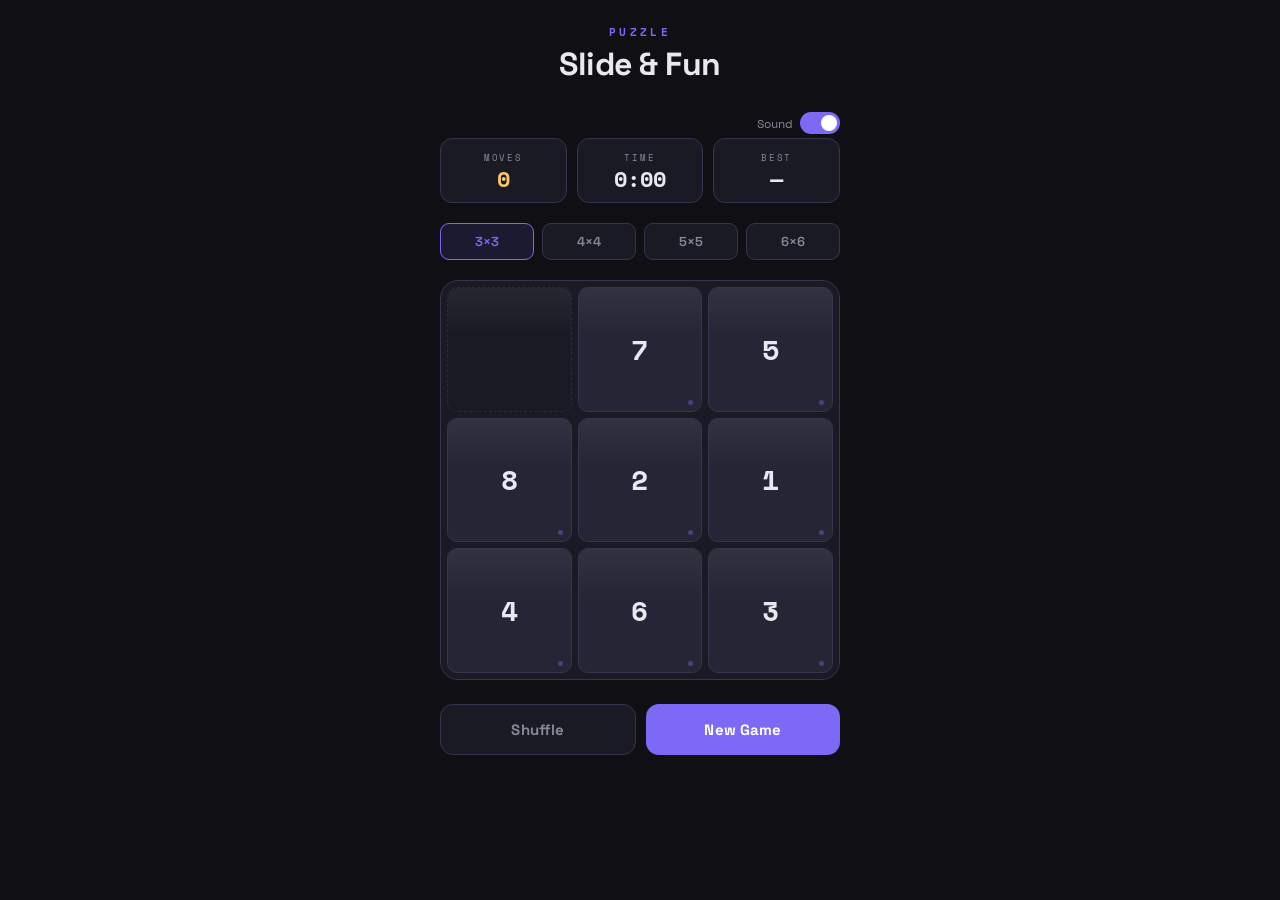
==== index.html @ 9e5968b9 "Add files via upload" ====
<!DOCTYPE html>
<html lang="en">
<head>
<meta charset="UTF-8">
<meta name="viewport" content="width=device-width, initial-scale=1.0, maximum-scale=1.0, user-scalable=no">
<title>Slide & Fun – Free Sliding Tile Puzzle Game</title>

<!-- SEO Meta Tags -->
<meta name="description" content="Slide & Fun is a free mobile-friendly sliding tile puzzle game. Challenge yourself with 3×3, 4×4, 5×5, and 6×6 grids. Play instantly — no download needed!">
<meta name="keywords" content="sliding puzzle, tile puzzle, number puzzle, free puzzle game, brain game, mobile puzzle">
<meta name="author" content="Slide & Fun">
<meta name="robots" content="index, follow">
<link rel="canonical" href="https://slide-and-fun.netlify.app/">

<!-- Open Graph (for sharing on social media) -->
<meta property="og:title" content="Slide & Fun – Sliding Tile Puzzle Game">
<meta property="og:description" content="Free online sliding tile puzzle. 4 difficulty levels, timer, and best score tracking. Play now!">
<meta property="og:url" content="https://slide-and-fun.netlify.app/">
<meta property="og:type" content="website">
<meta property="og:image" content="https://slide-and-fun.netlify.app/og-image.png">

<!-- Twitter Card -->
<meta name="twitter:card" content="summary_large_image">
<meta name="twitter:title" content="Slide & Fun – Sliding Tile Puzzle Game">
<meta name="twitter:description" content="Free online sliding tile puzzle. Play now — no download needed!">

<!-- Theme color for mobile browsers -->
<meta name="theme-color" content="#0f0f14">

<style>
  @import url('https://fonts.googleapis.com/css2?family=Space+Grotesk:wght@400;600;700&family=Space+Mono:wght@400;700&display=swap');

  :root {
    --bg: #0f0f14;
    --surface: #1a1a24;
    --tile: #252535;
    --tile-border: #353550;
    --accent: #7c6af7;
    --accent2: #f7c56a;
    --text: #e8e8f0;
    --muted: #888899;
    --win: #6af7a8;
    --grid-gap: 6px;
  }

  * { box-sizing: border-box; margin: 0; padding: 0; -webkit-tap-highlight-color: transparent; }

  body {
    background: var(--bg);
    color: var(--text);
    font-family: 'Space Grotesk', sans-serif;
    min-height: 100dvh;
    display: flex;
    flex-direction: column;
    align-items: center;
    justify-content: flex-start;
    padding: 24px 16px 32px;
    user-select: none;
  }

  header {
    width: 100%;
    max-width: 400px;
    margin-bottom: 28px;
    display: flex;
    flex-direction: column;
    align-items: center;
    gap: 4px;
  }

  .logo {
    font-family: 'Space Mono', monospace;
    font-size: 11px;
    font-weight: 700;
    letter-spacing: 0.3em;
    text-transform: uppercase;
    color: var(--accent);
  }

  h1 {
    font-size: 32px;
    font-weight: 700;
    letter-spacing: -0.5px;
    color: var(--text);
  }

  .stats {
    width: 100%;
    max-width: 400px;
    display: grid;
    grid-template-columns: 1fr 1fr 1fr;
    gap: 10px;
    margin-bottom: 20px;
  }

  .stat-box {
    background: var(--surface);
    border: 1px solid var(--tile-border);
    border-radius: 12px;
    padding: 12px 8px;
    text-align: center;
  }

  .stat-label {
    font-family: 'Space Mono', monospace;
    font-size: 9px;
    letter-spacing: 0.2em;
    text-transform: uppercase;
    color: var(--muted);
    margin-bottom: 4px;
  }

  .stat-value {
    font-family: 'Space Mono', monospace;
    font-size: 22px;
    font-weight: 700;
    color: var(--text);
    line-height: 1;
  }

  .stat-value.accent { color: var(--accent2); }

  .difficulty-row {
    width: 100%;
    max-width: 400px;
    display: flex;
    gap: 8px;
    margin-bottom: 20px;
  }

  .diff-btn {
    flex: 1;
    padding: 9px 0;
    border-radius: 9px;
    border: 1.5px solid var(--tile-border);
    background: var(--surface);
    color: var(--muted);
    font-family: 'Space Grotesk', sans-serif;
    font-size: 13px;
    font-weight: 600;
    cursor: pointer;
    transition: all 0.15s;
  }

  .diff-btn.active {
    border-color: var(--accent);
    color: var(--accent);
    background: rgba(124,106,247,0.12);
  }

  #board-wrap {
    width: 100%;
    max-width: 400px;
    aspect-ratio: 1;
    position: relative;
    margin-bottom: 24px;
  }

  #board {
    width: 100%;
    height: 100%;
    display: grid;
    gap: var(--grid-gap);
    background: var(--surface);
    border: 1.5px solid var(--tile-border);
    border-radius: 18px;
    padding: var(--grid-gap);
  }

  .tile {
    background: var(--tile);
    border: 1.5px solid var(--tile-border);
    border-radius: 10px;
    display: flex;
    align-items: center;
    justify-content: center;
    font-family: 'Space Mono', monospace;
    font-weight: 700;
    cursor: pointer;
    transition: transform 0.12s ease, background 0.15s, box-shadow 0.15s;
    position: relative;
    overflow: hidden;
  }

  .tile:active { transform: scale(0.94); }

  .tile.correct {
    background: rgba(106, 247, 168, 0.13);
    border-color: rgba(106, 247, 168, 0.35);
    color: var(--win);
  }

  .tile.empty {
    background: transparent;
    border: 1.5px dashed rgba(255,255,255,0.07);
    cursor: default;
  }

  .tile.empty:active { transform: none; }

  .tile::before {
    content: '';
    position: absolute;
    top: 0; left: 0; right: 0;
    height: 40%;
    background: linear-gradient(to bottom, rgba(255,255,255,0.06), transparent);
    border-radius: 8px 8px 0 0;
    pointer-events: none;
  }

  .tile .tile-num { position: relative; z-index: 1; }

  .tile .tile-dot {
    position: absolute;
    bottom: 6px;
    right: 8px;
    width: 5px;
    height: 5px;
    border-radius: 50%;
    background: var(--accent);
    opacity: 0.4;
  }

  .tile.correct .tile-dot { background: var(--win); opacity: 0.6; }

  #actions {
    width: 100%;
    max-width: 400px;
    display: flex;
    gap: 10px;
    margin-bottom: 12px;
  }

  .btn {
    flex: 1;
    padding: 15px 0;
    border-radius: 13px;
    border: none;
    font-family: 'Space Grotesk', sans-serif;
    font-size: 15px;
    font-weight: 700;
    cursor: pointer;
    transition: transform 0.1s, opacity 0.1s;
    letter-spacing: 0.01em;
  }

  .btn:active { transform: scale(0.97); opacity: 0.85; }
  .btn-primary { background: var(--accent); color: #fff; }
  .btn-secondary {
    background: var(--surface);
    color: var(--muted);
    border: 1.5px solid var(--tile-border);
  }

  /* Sound toggle */
  #sound-row {
    width: 100%;
    max-width: 400px;
    display: flex;
    justify-content: flex-end;
    align-items: center;
    gap: 8px;
    margin-bottom: 4px;
  }

  .sound-label {
    font-size: 12px;
    color: var(--muted);
    font-family: 'Space Mono', monospace;
  }

  .toggle {
    width: 40px;
    height: 22px;
    background: var(--tile-border);
    border-radius: 11px;
    position: relative;
    cursor: pointer;
    transition: background 0.2s;
    border: none;
    padding: 0;
  }

  .toggle.on { background: var(--accent); }

  .toggle::after {
    content: '';
    position: absolute;
    top: 3px;
    left: 3px;
    width: 16px;
    height: 16px;
    background: #fff;
    border-radius: 50%;
    transition: transform 0.2s;
  }

  .toggle.on::after { transform: translateX(18px); }

  /* Win overlay */
  #win-overlay {
    display: none;
    position: fixed;
    inset: 0;
    background: rgba(10,10,18,0.85);
    z-index: 100;
    align-items: center;
    justify-content: center;
    padding: 24px;
    backdrop-filter: blur(6px);
  }

  #win-overlay.show { display: flex; }

  .win-card {
    background: var(--surface);
    border: 1.5px solid var(--tile-border);
    border-radius: 24px;
    padding: 36px 28px;
    text-align: center;
    max-width: 320px;
    width: 100%;
    box-shadow: 0 20px 60px rgba(0,0,0,0.5);
    animation: popIn 0.35s cubic-bezier(0.34, 1.56, 0.64, 1);
  }

  @keyframes popIn {
    from { transform: scale(0.8); opacity: 0; }
    to { transform: scale(1); opacity: 1; }
  }

  .win-emoji { font-size: 52px; margin-bottom: 12px; display: block; }
  .win-title { font-size: 26px; font-weight: 700; margin-bottom: 6px; color: var(--win); }
  .win-sub { color: var(--muted); font-size: 14px; margin-bottom: 24px; }

  .win-stats {
    display: flex;
    justify-content: center;
    gap: 28px;
    margin-bottom: 20px;
  }

  .win-stat-label {
    font-family: 'Space Mono', monospace;
    font-size: 10px;
    letter-spacing: 0.2em;
    text-transform: uppercase;
    color: var(--muted);
    margin-bottom: 4px;
  }

  .win-stat-val {
    font-family: 'Space Mono', monospace;
    font-size: 26px;
    font-weight: 700;
    color: var(--accent2);
  }

  .win-actions { display: flex; gap: 10px; margin-top: 8px; }

  /* Share toast */
  #toast {
    position: fixed;
    bottom: 32px;
    left: 50%;
    transform: translateX(-50%) translateY(20px);
    background: var(--win);
    color: #0f0f14;
    font-family: 'Space Grotesk', sans-serif;
    font-weight: 700;
    font-size: 14px;
    padding: 10px 22px;
    border-radius: 30px;
    opacity: 0;
    transition: all 0.3s;
    pointer-events: none;
    white-space: nowrap;
    z-index: 200;
  }

  #toast.show {
    opacity: 1;
    transform: translateX(-50%) translateY(0);
  }
</style>
</head>
<body>

<header>
  <span class="logo">Puzzle</span>
  <h1>Slide &amp; Fun</h1>
</header>

<div id="sound-row">
  <span class="sound-label">Sound</span>
  <button class="toggle on" id="sound-toggle" onclick="toggleSound()" aria-label="Toggle sound"></button>
</div>

<div class="stats">
  <div class="stat-box">
    <div class="stat-label">Moves</div>
    <div class="stat-value accent" id="moves">0</div>
  </div>
  <div class="stat-box">
    <div class="stat-label">Time</div>
    <div class="stat-value" id="timer">0:00</div>
  </div>
  <div class="stat-box">
    <div class="stat-label">Best</div>
    <div class="stat-value" id="best">—</div>
  </div>
</div>

<div class="difficulty-row">
  <button class="diff-btn active" data-size="3" onclick="setDifficulty(3,this)">3×3</button>
  <button class="diff-btn" data-size="4" onclick="setDifficulty(4,this)">4×4</button>
  <button class="diff-btn" data-size="5" onclick="setDifficulty(5,this)">5×5</button>
  <button class="diff-btn" data-size="6" onclick="setDifficulty(6,this)">6×6</button>
</div>

<div id="board-wrap">
  <div id="board"></div>
</div>

<div id="actions">
  <button class="btn btn-secondary" onclick="shuffleBoard()">Shuffle</button>
  <button class="btn btn-primary" onclick="newGame()">New Game</button>
</div>

<div id="win-overlay">
  <div class="win-card">
    <span class="win-emoji">🎉</span>
    <div class="win-title">Solved!</div>
    <div class="win-sub" id="win-sub">Puzzle complete</div>
    <div class="win-stats">
      <div>
        <div class="win-stat-label">Moves</div>
        <div class="win-stat-val" id="win-moves">0</div>
      </div>
      <div>
        <div class="win-stat-label">Time</div>
        <div class="win-stat-val" id="win-time">0:00</div>
      </div>
    </div>
    <div class="win-actions">
      <button class="btn btn-secondary" onclick="shareResult()" style="font-size:13px">📤 Share</button>
      <button class="btn btn-primary" onclick="closeWin()">Play Again</button>
    </div>
  </div>
</div>

<div id="toast">Link copied!</div>

<script>
  // ── Audio Engine (Web Audio API — no file downloads needed) ──
  let audioCtx = null;
  let soundOn = true;

  function getAudioCtx() {
    if (!audioCtx) audioCtx = new (window.AudioContext || window.webkitAudioContext)();
    return audioCtx;
  }

  function playTone(freq, type, duration, vol = 0.18) {
    if (!soundOn) return;
    try {
      const ctx = getAudioCtx();
      const osc = ctx.createOscillator();
      const gain = ctx.createGain();
      osc.connect(gain);
      gain.connect(ctx.destination);
      osc.type = type;
      osc.frequency.setValueAtTime(freq, ctx.currentTime);
      gain.gain.setValueAtTime(vol, ctx.currentTime);
      gain.gain.exponentialRampToValueAtTime(0.001, ctx.currentTime + duration);
      osc.start(ctx.currentTime);
      osc.stop(ctx.currentTime + duration);
    } catch(e) {}
  }

  function playSlide() { playTone(300, 'sine', 0.08, 0.12); }
  function playCorrect() { playTone(520, 'sine', 0.12, 0.15); }
  function playWin() {
    [523, 659, 784, 1047].forEach((f, i) => {
      setTimeout(() => playTone(f, 'sine', 0.25, 0.2), i * 100);
    });
  }

  function toggleSound() {
    soundOn = !soundOn;
    const btn = document.getElementById('sound-toggle');
    btn.classList.toggle('on', soundOn);
  }

  // ── Game State ──
  let size = 3;
  let tiles = [];
  let emptyIdx = size * size - 1;
  let moves = 0;
  let seconds = 0;
  let timerInterval = null;
  let running = false;
  let best = {};

  function setDifficulty(s, btn) {
    document.querySelectorAll('.diff-btn').forEach(b => b.classList.remove('active'));
    btn.classList.add('active');
    size = s;
    newGame();
  }

  function getFontSize() {
    if (size === 3) return '28px';
    if (size === 4) return '22px';
    if (size === 5) return '16px';
    return '13px';
  }

  function isSolvable(arr) {
    let inv = 0;
    const flat = arr.filter(x => x !== 0);
    for (let i = 0; i < flat.length; i++)
      for (let j = i + 1; j < flat.length; j++)
        if (flat[i] > flat[j]) inv++;
    if (size % 2 === 1) return inv % 2 === 0;
    const emptyRow = Math.floor(arr.indexOf(0) / size);
    const rowFromBottom = size - emptyRow;
    return (rowFromBottom % 2 === 0) ? (inv % 2 === 1) : (inv % 2 === 0);
  }

  function newGame() {
    stopTimer();
    moves = 0; seconds = 0; running = false;
    updateMoves(); updateTimer(); updateBest();

    const total = size * size;
    tiles = Array.from({length: total}, (_, i) => (i + 1) % total);

    do {
      for (let i = tiles.length - 1; i > 0; i--) {
        const j = Math.floor(Math.random() * (i + 1));
        [tiles[i], tiles[j]] = [tiles[j], tiles[i]];
      }
    } while (!isSolvable(tiles) || isSolved());

    emptyIdx = tiles.indexOf(0);
    renderBoard();
  }

  function shuffleBoard() { newGame(); }

  function renderBoard() {
    const board = document.getElementById('board');
    board.style.gridTemplateColumns = `repeat(${size}, 1fr)`;
    board.innerHTML = '';

    tiles.forEach((val, idx) => {
      const tile = document.createElement('div');
      tile.className = 'tile' + (val === 0 ? ' empty' : '');

      if (val !== 0) {
        if (idx === val - 1) tile.classList.add('correct');

        const num = document.createElement('span');
        num.className = 'tile-num';
        num.textContent = val;
        num.style.fontSize = getFontSize();

        const dot = document.createElement('div');
        dot.className = 'tile-dot';

        tile.appendChild(num);
        tile.appendChild(dot);
        tile.addEventListener('click', () => clickTile(idx));

        let tx = 0, ty = 0;
        tile.addEventListener('touchstart', e => { tx = e.touches[0].clientX; ty = e.touches[0].clientY; }, {passive:true});
        tile.addEventListener('touchend', e => {
          const dx = e.changedTouches[0].clientX - tx;
          const dy = e.changedTouches[0].clientY - ty;
          if (Math.abs(dx) < 5 && Math.abs(dy) < 5) clickTile(idx);
        }, {passive:true});
      }

      board.appendChild(tile);
    });
  }

  function clickTile(idx) {
    if (!canMove(idx)) return;

    if (!running) { running = true; startTimer(); }

    [tiles[idx], tiles[emptyIdx]] = [tiles[emptyIdx], tiles[idx]];
    emptyIdx = idx;
    moves++;
    updateMoves();

    const isNowCorrect = tiles[idx] === idx + 1;
    if (isNowCorrect) playCorrect(); else playSlide();

    renderBoard();

    if (isSolved()) {
      stopTimer();
      running = false;
      const key = `${size}`;
      if (!best[key] || seconds < best[key].seconds) {
        best[key] = { seconds, moves };
        updateBest();
      }
      playWin();
      setTimeout(showWin, 300);
    }
  }

  function canMove(idx) {
    const row = Math.floor(idx / size), col = idx % size;
    const eRow = Math.floor(emptyIdx / size), eCol = emptyIdx % size;
    return (row === eRow && Math.abs(col - eCol) === 1) ||
           (col === eCol && Math.abs(row - eRow) === 1);
  }

  function isSolved() {
    for (let i = 0; i < tiles.length - 1; i++)
      if (tiles[i] !== i + 1) return false;
    return tiles[tiles.length - 1] === 0;
  }

  function startTimer() {
    timerInterval = setInterval(() => { seconds++; updateTimer(); }, 1000);
  }

  function stopTimer() { clearInterval(timerInterval); timerInterval = null; }
  function updateTimer() { document.getElementById('timer').textContent = formatTime(seconds); }
  function updateMoves() { document.getElementById('moves').textContent = moves; }

  function updateBest() {
    const key = `${size}`;
    document.getElementById('best').textContent = best[key] ? formatTime(best[key].seconds) : '—';
  }

  function formatTime(s) {
    return `${Math.floor(s/60)}:${(s%60).toString().padStart(2,'0')}`;
  }

  function showWin() {
    document.getElementById('win-moves').textContent = moves;
    document.getElementById('win-time').textContent = formatTime(seconds);
    const key = `${size}`;
    const isBest = best[key] && best[key].seconds === seconds && best[key].moves === moves;
    document.getElementById('win-sub').textContent = isBest ? '🏆 New best time!' : `${size}×${size} puzzle complete`;
    document.getElementById('win-overlay').classList.add('show');
  }

  function closeWin() {
    document.getElementById('win-overlay').classList.remove('show');
    newGame();
  }

  // ── Share ──
  function shareResult() {
    const time = formatTime(seconds);
    const text = `🧩 I solved the ${size}×${size} Slide & Fun puzzle in ${time} with ${moves} moves!\nCan you beat me? 👉 https://slide-and-fun.netlify.app/`;

    if (navigator.share) {
      navigator.share({ title: 'Slide & Fun', text, url: 'https://slide-and-fun.netlify.app/' })
        .catch(() => copyToClipboard(text));
    } else {
      copyToClipboard(text);
    }
  }

  function copyToClipboard(text) {
    navigator.clipboard.writeText(text).then(() => showToast('Copied to clipboard!'))
      .catch(() => showToast('Share: ' + window.location.href));
  }

  function showToast(msg) {
    const t = document.getElementById('toast');
    t.textContent = msg;
    t.classList.add('show');
    setTimeout(() => t.classList.remove('show'), 2500);
  }

  // ── Keyboard ──
  document.addEventListener('keydown', e => {
    const eRow = Math.floor(emptyIdx / size), eCol = emptyIdx % size;
    let target = -1;
    if (e.key === 'ArrowUp'    && eRow < size-1) target = emptyIdx + size;
    if (e.key === 'ArrowDown'  && eRow > 0)      target = emptyIdx - size;
    if (e.key === 'ArrowLeft'  && eCol < size-1) target = emptyIdx + 1;
    if (e.key === 'ArrowRight' && eCol > 0)      target = emptyIdx - 1;
    if (target !== -1) { e.preventDefault(); clickTile(target); }
  });

  newGame();
</script>
</body>
</html>
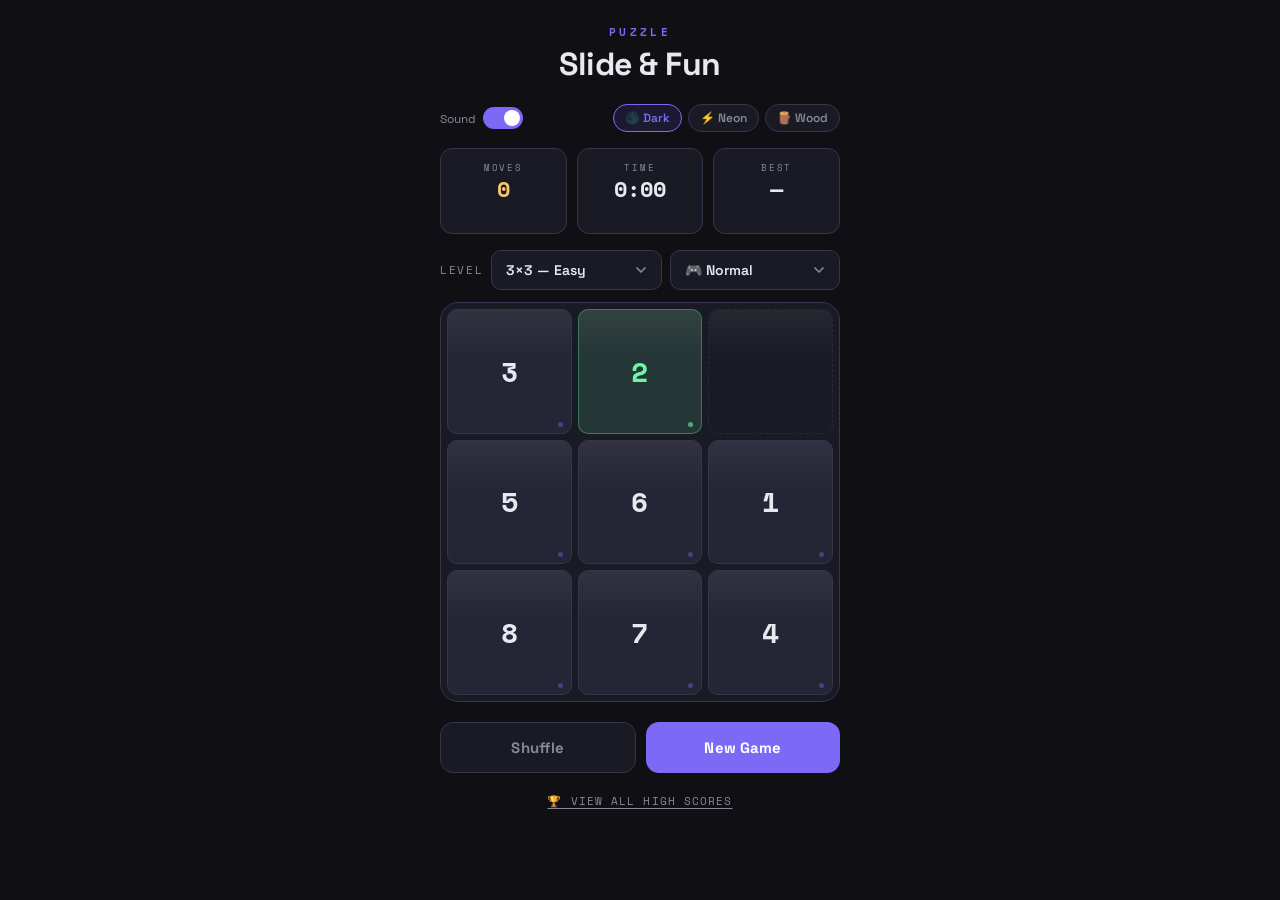
==== commit 9b58e814: "Update-1" ====
--- a/index.html
+++ b/index.html
@@ -6,30 +6,23 @@
 <title>Slide & Fun – Free Sliding Tile Puzzle Game</title>
 
 <!-- SEO Meta Tags -->
-<meta name="description" content="Slide & Fun is a free mobile-friendly sliding tile puzzle game. Challenge yourself with 3×3, 4×4, 5×5, and 6×6 grids. Play instantly — no download needed!">
+<meta name="description" content="Slide & Fun is a free mobile-friendly sliding tile puzzle game. Challenge yourself with 3×3 up to 9×9 grids. Play instantly — no download needed!">
 <meta name="keywords" content="sliding puzzle, tile puzzle, number puzzle, free puzzle game, brain game, mobile puzzle">
 <meta name="author" content="Slide & Fun">
 <meta name="robots" content="index, follow">
 <link rel="canonical" href="https://slide-and-fun.netlify.app/">
-
-<!-- Open Graph (for sharing on social media) -->
 <meta property="og:title" content="Slide & Fun – Sliding Tile Puzzle Game">
-<meta property="og:description" content="Free online sliding tile puzzle. 4 difficulty levels, timer, and best score tracking. Play now!">
+<meta property="og:description" content="Free online sliding tile puzzle. Multiple difficulty levels, timer, and best score tracking. Play now!">
 <meta property="og:url" content="https://slide-and-fun.netlify.app/">
 <meta property="og:type" content="website">
-<meta property="og:image" content="https://slide-and-fun.netlify.app/og-image.png">
-
-<!-- Twitter Card -->
 <meta name="twitter:card" content="summary_large_image">
 <meta name="twitter:title" content="Slide & Fun – Sliding Tile Puzzle Game">
-<meta name="twitter:description" content="Free online sliding tile puzzle. Play now — no download needed!">
-
-<!-- Theme color for mobile browsers -->
 <meta name="theme-color" content="#0f0f14">
 
 <style>
   @import url('https://fonts.googleapis.com/css2?family=Space+Grotesk:wght@400;600;700&family=Space+Mono:wght@400;700&display=swap');
 
+  /* ── Theme Variables ── */
   :root {
     --bg: #0f0f14;
     --surface: #1a1a24;
@@ -41,6 +34,201 @@
     --muted: #888899;
     --win: #6af7a8;
     --grid-gap: 6px;
+    --tile-shine: rgba(255,255,255,0.06);
+    --tile-radius: 10px;
+    --board-radius: 18px;
+    --tile-shadow: none;
+  }
+
+  /* Neon Theme */
+  body.theme-neon {
+    --bg: #05050f;
+    --surface: #0c0c20;
+    --tile: #10103a;
+    --tile-border: #2020aa;
+    --accent: #00e5ff;
+    --accent2: #ff00e5;
+    --text: #e8f0ff;
+    --muted: #7080bb;
+    --win: #00ff99;
+    --tile-shine: rgba(0,229,255,0.07);
+    --tile-radius: 8px;
+    --board-radius: 14px;
+    --tile-shadow: 0 0 8px rgba(0,229,255,0.15);
+  }
+
+  /* Wood Theme */
+  body.theme-wood {
+    --bg: #1a0f08;
+    --surface: #2e1c0e;
+    --tile: #4a2e18;
+    --tile-border: #6b3f20;
+    --accent: #c8722a;
+    --accent2: #f0b843;
+    --text: #f5e8cc;
+    --muted: #b8966a;
+    --win: #7ec850;
+    --tile-shine: rgba(255,200,100,0.10);
+    --tile-radius: 10px;
+    --board-radius: 18px;
+    --tile-shadow: inset 0 1px 0 rgba(255,210,150,0.15), inset 0 -1px 0 rgba(0,0,0,0.3);
+  }
+
+  /* Wood background — dark walnut grain */
+  body.theme-wood {
+    background-color: #1a0f08;
+    background-image:
+      url("data:image/svg+xml,%3Csvg xmlns='http://www.w3.org/2000/svg' width='400' height='400'%3E%3Cfilter id='grain'%3E%3CfeTurbulence type='fractalNoise' baseFrequency='0.9 0.05' numOctaves='4' seed='3' stitchTiles='stitch'/%3E%3CfeColorMatrix type='saturate' values='0'/%3E%3C/filter%3E%3Crect width='400' height='400' filter='url(%23grain)' opacity='0.18'/%3E%3C/svg%3E"),
+      repeating-linear-gradient(
+        175deg,
+        transparent 0px,
+        transparent 3px,
+        rgba(90,50,15,0.07) 3px,
+        rgba(90,50,15,0.07) 4px,
+        transparent 4px,
+        transparent 12px,
+        rgba(60,30,8,0.05) 12px,
+        rgba(60,30,8,0.05) 14px
+      ),
+      repeating-linear-gradient(
+        178deg,
+        rgba(180,100,30,0.04) 0px,
+        transparent 2px,
+        transparent 28px,
+        rgba(100,50,10,0.06) 29px,
+        transparent 31px
+      ),
+      linear-gradient(180deg, #221408 0%, #1a0f08 40%, #1e1208 100%);
+  }
+
+  /* Wood board — lighter oak surface */
+  body.theme-wood #board {
+    background-color: #2e1c0e;
+    background-image:
+      url("data:image/svg+xml,%3Csvg xmlns='http://www.w3.org/2000/svg' width='300' height='300'%3E%3Cfilter id='g2'%3E%3CfeTurbulence type='fractalNoise' baseFrequency='1.1 0.04' numOctaves='3' seed='7' stitchTiles='stitch'/%3E%3CfeColorMatrix type='saturate' values='0'/%3E%3C/filter%3E%3Crect width='300' height='300' filter='url(%23g2)' opacity='0.14'/%3E%3C/svg%3E"),
+      repeating-linear-gradient(
+        176deg,
+        transparent 0px,
+        transparent 5px,
+        rgba(110,60,20,0.06) 5px,
+        rgba(110,60,20,0.06) 6px,
+        transparent 6px,
+        transparent 18px,
+        rgba(70,35,8,0.05) 18px,
+        rgba(70,35,8,0.05) 20px
+      ),
+      linear-gradient(180deg, #3a2212 0%, #2e1c0e 50%, #321e10 100%);
+    box-shadow:
+      inset 0 3px 12px rgba(0,0,0,0.5),
+      inset 0 -2px 6px rgba(0,0,0,0.3),
+      0 6px 24px rgba(0,0,0,0.5),
+      0 2px 4px rgba(0,0,0,0.4);
+    border-color: #5a3515;
+  }
+
+  /* Wood tiles — individual plank look */
+  body.theme-wood .tile:not(.empty) {
+    background-color: #4a2e18;
+    background-image:
+      url("data:image/svg+xml,%3Csvg xmlns='http://www.w3.org/2000/svg' width='200' height='200'%3E%3Cfilter id='g3'%3E%3CfeTurbulence type='fractalNoise' baseFrequency='1.5 0.06' numOctaves='3' seed='12' stitchTiles='stitch'/%3E%3CfeColorMatrix type='saturate' values='0'/%3E%3C/filter%3E%3Crect width='200' height='200' filter='url(%23g3)' opacity='0.12'/%3E%3C/svg%3E"),
+      repeating-linear-gradient(
+        174deg,
+        transparent 0px,
+        transparent 4px,
+        rgba(120,65,20,0.07) 4px,
+        rgba(120,65,20,0.07) 5px,
+        transparent 5px,
+        transparent 15px,
+        rgba(80,40,10,0.05) 15px,
+        rgba(80,40,10,0.05) 17px
+      ),
+      linear-gradient(145deg, #5c3820 0%, #4a2e18 40%, #3e2412 80%, #4e3218 100%);
+    border-color: #7a4a22;
+    box-shadow:
+      inset 0 1px 0 rgba(255,210,140,0.18),
+      inset 0 -1px 0 rgba(0,0,0,0.35),
+      inset 1px 0 0 rgba(255,190,100,0.08),
+      0 2px 4px rgba(0,0,0,0.3);
+  }
+
+  body.theme-wood .tile:not(.empty):hover {
+    background-image:
+      repeating-linear-gradient(
+        174deg,
+        transparent 0px,
+        transparent 4px,
+        rgba(140,75,25,0.09) 4px,
+        rgba(140,75,25,0.09) 5px,
+        transparent 5px,
+        transparent 15px,
+        rgba(90,48,12,0.06) 15px,
+        rgba(90,48,12,0.06) 17px
+      ),
+      linear-gradient(145deg, #6e4428 0%, #5a3820 40%, #4a2c14 80%, #5e3c22 100%);
+    border-color: #9a5e2e;
+    box-shadow:
+      inset 0 1px 0 rgba(255,220,160,0.25),
+      inset 0 -1px 0 rgba(0,0,0,0.3),
+      0 3px 8px rgba(0,0,0,0.4);
+  }
+
+  body.theme-wood .tile.correct {
+    background-image:
+      linear-gradient(145deg, #3a5c22 0%, #2e4818 40%, #263c12 100%) !important;
+    border-color: rgba(126,200,80,0.5) !important;
+    box-shadow:
+      inset 0 1px 0 rgba(160,255,100,0.2),
+      inset 0 -1px 0 rgba(0,0,0,0.3),
+      0 0 8px rgba(126,200,80,0.15) !important;
+  }
+
+  /* Wood stat boxes */
+  body.theme-wood .stat-box {
+    background-color: #2e1c0e;
+    background-image:
+      repeating-linear-gradient(
+        176deg,
+        transparent 0px,
+        transparent 6px,
+        rgba(100,55,15,0.05) 6px,
+        rgba(100,55,15,0.05) 7px
+      ),
+      linear-gradient(180deg, #361e10 0%, #2e1c0e 100%);
+    border-color: #5a3515;
+    box-shadow: inset 0 1px 0 rgba(255,200,120,0.07), 0 2px 6px rgba(0,0,0,0.3);
+  }
+
+  /* Wood buttons */
+  body.theme-wood .btn-primary {
+    background: linear-gradient(160deg, #d4863a 0%, #b86820 60%, #a05818 100%);
+    box-shadow: inset 0 1px 0 rgba(255,220,160,0.3), 0 3px 8px rgba(0,0,0,0.4), 0 1px 0 rgba(0,0,0,0.5);
+    border: 1px solid #8a4a10;
+    text-shadow: 0 1px 2px rgba(0,0,0,0.4);
+  }
+
+  body.theme-wood .btn-secondary {
+    background-color: #3a2412;
+    background-image: repeating-linear-gradient(
+      175deg,
+      transparent 0px, transparent 5px,
+      rgba(100,55,15,0.05) 5px, rgba(100,55,15,0.05) 6px
+    ), linear-gradient(160deg, #442a16 0%, #3a2412 100%);
+    border-color: #6a3e1a;
+    box-shadow: inset 0 1px 0 rgba(255,200,120,0.1), 0 2px 4px rgba(0,0,0,0.3);
+  }
+
+  body.theme-wood .win-card,
+  body.theme-wood .hs-card {
+    background-color: #2e1c0e;
+    background-image:
+      repeating-linear-gradient(
+        175deg,
+        transparent 0px, transparent 6px,
+        rgba(100,55,15,0.05) 6px, rgba(100,55,15,0.05) 7px
+      ),
+      linear-gradient(180deg, #3a2212 0%, #2e1c0e 60%, #341e0e 100%);
+    border-color: #6a3e1a;
+    box-shadow: inset 0 1px 0 rgba(255,200,120,0.08), 0 24px 60px rgba(0,0,0,0.7);
   }
 
   * { box-sizing: border-box; margin: 0; padding: 0; -webkit-tap-highlight-color: transparent; }
@@ -56,12 +244,13 @@
     justify-content: flex-start;
     padding: 24px 16px 32px;
     user-select: none;
+    transition: background 0.3s, color 0.3s;
   }
 
   header {
     width: 100%;
     max-width: 400px;
-    margin-bottom: 28px;
+    margin-bottom: 20px;
     display: flex;
     flex-direction: column;
     align-items: center;
@@ -84,13 +273,101 @@
     color: var(--text);
   }
 
+  /* ── Controls Row (sound + theme) ── */
+  #controls-row {
+    width: 100%;
+    max-width: 400px;
+    display: flex;
+    justify-content: space-between;
+    align-items: center;
+    margin-bottom: 16px;
+    gap: 8px;
+  }
+
+  .sound-group {
+    display: flex;
+    align-items: center;
+    gap: 8px;
+  }
+
+  .sound-label {
+    font-size: 12px;
+    color: var(--muted);
+    font-family: 'Space Mono', monospace;
+  }
+
+  .toggle {
+    width: 40px;
+    height: 22px;
+    background: var(--tile-border);
+    border-radius: 11px;
+    position: relative;
+    cursor: pointer;
+    transition: background 0.2s;
+    border: none;
+    padding: 0;
+    flex-shrink: 0;
+  }
+
+  .toggle.on { background: var(--accent); }
+
+  .toggle::after {
+    content: '';
+    position: absolute;
+    top: 3px;
+    left: 3px;
+    width: 16px;
+    height: 16px;
+    background: #fff;
+    border-radius: 50%;
+    transition: transform 0.2s;
+  }
+
+  .toggle.on::after { transform: translateX(18px); }
+
+  /* ── Theme Switcher ── */
+  .theme-group {
+    display: flex;
+    gap: 6px;
+    align-items: center;
+  }
+
+  .theme-btn {
+    padding: 5px 11px;
+    border-radius: 20px;
+    border: 1.5px solid var(--tile-border);
+    background: var(--surface);
+    color: var(--muted);
+    font-family: 'Space Grotesk', sans-serif;
+    font-size: 12px;
+    font-weight: 600;
+    cursor: pointer;
+    transition: all 0.15s;
+    white-space: nowrap;
+  }
+
+  .theme-btn.active {
+    border-color: var(--accent);
+    color: var(--accent);
+    background: rgba(124,106,247,0.12);
+  }
+
+  body.theme-neon .theme-btn.active {
+    background: rgba(0,229,255,0.1);
+  }
+
+  body.theme-wood .theme-btn.active {
+    background: rgba(212,134,58,0.15);
+  }
+
+  /* ── Stats ── */
   .stats {
     width: 100%;
     max-width: 400px;
     display: grid;
     grid-template-columns: 1fr 1fr 1fr;
     gap: 10px;
-    margin-bottom: 20px;
+    margin-bottom: 16px;
   }
 
   .stat-box {
@@ -99,6 +376,7 @@
     border-radius: 12px;
     padding: 12px 8px;
     text-align: center;
+    transition: background 0.3s, border-color 0.3s;
   }
 
   .stat-label {
@@ -120,40 +398,92 @@
 
   .stat-value.accent { color: var(--accent2); }
 
+  /* Best score badge */
+  .best-badge {
+    display: inline-block;
+    font-size: 8px;
+    background: var(--win);
+    color: #0f0f14;
+    border-radius: 4px;
+    padding: 1px 5px;
+    font-weight: 700;
+    letter-spacing: 0.05em;
+    margin-top: 3px;
+    opacity: 0;
+    transition: opacity 0.3s;
+    font-family: 'Space Mono', monospace;
+  }
+
+  .best-badge.show { opacity: 1; }
+
+  /* ── Difficulty Dropdown ── */
   .difficulty-row {
     width: 100%;
     max-width: 400px;
     display: flex;
+    align-items: center;
     gap: 8px;
-    margin-bottom: 20px;
-  }
-
-  .diff-btn {
+    margin-bottom: 12px;
+  }
+
+  .diff-label {
+    font-family: 'Space Mono', monospace;
+    font-size: 11px;
+    letter-spacing: 0.15em;
+    text-transform: uppercase;
+    color: var(--muted);
+    white-space: nowrap;
+    flex-shrink: 0;
+  }
+
+  .diff-select {
     flex: 1;
-    padding: 9px 0;
-    border-radius: 9px;
+    appearance: none;
+    -webkit-appearance: none;
+    background: var(--surface);
+    color: var(--text);
     border: 1.5px solid var(--tile-border);
-    background: var(--surface);
-    color: var(--muted);
+    border-radius: 10px;
+    padding: 10px 36px 10px 14px;
     font-family: 'Space Grotesk', sans-serif;
-    font-size: 13px;
+    font-size: 14px;
     font-weight: 600;
     cursor: pointer;
-    transition: all 0.15s;
-  }
-
-  .diff-btn.active {
+    outline: none;
+    transition: border-color 0.15s, box-shadow 0.15s;
+    background-image: url("data:image/svg+xml,%3Csvg xmlns='http://www.w3.org/2000/svg' width='16' height='16' viewBox='0 0 24 24' fill='none' stroke='%23888899' stroke-width='2.5' stroke-linecap='round' stroke-linejoin='round'%3E%3Cpolyline points='6 9 12 15 18 9'/%3E%3C/svg%3E");
+    background-repeat: no-repeat;
+    background-position: right 12px center;
+  }
+
+  .diff-select:focus {
     border-color: var(--accent);
-    color: var(--accent);
-    background: rgba(124,106,247,0.12);
-  }
-
+    box-shadow: 0 0 0 3px rgba(124,106,247,0.12);
+  }
+
+  body.theme-wood .diff-select {
+    background-color: #3a2412;
+    border-color: #6a3e1a;
+    background-image: url("data:image/svg+xml,%3Csvg xmlns='http://www.w3.org/2000/svg' width='16' height='16' viewBox='0 0 24 24' fill='none' stroke='%23b8966a' stroke-width='2.5' stroke-linecap='round' stroke-linejoin='round'%3E%3Cpolyline points='6 9 12 15 18 9'/%3E%3C/svg%3E");
+    background-repeat: no-repeat;
+    background-position: right 12px center;
+  }
+
+  body.theme-wood .diff-select:focus {
+    border-color: var(--accent);
+    box-shadow: 0 0 0 3px rgba(200,114,42,0.15);
+  }
+
+  body.theme-neon .diff-select:focus {
+    box-shadow: 0 0 0 3px rgba(0,229,255,0.12);
+  }
+  /* ── Board ── */
   #board-wrap {
     width: 100%;
     max-width: 400px;
     aspect-ratio: 1;
     position: relative;
-    margin-bottom: 24px;
+    margin-bottom: 20px;
   }
 
   #board {
@@ -163,14 +493,22 @@
     gap: var(--grid-gap);
     background: var(--surface);
     border: 1.5px solid var(--tile-border);
-    border-radius: 18px;
+    border-radius: var(--board-radius);
     padding: var(--grid-gap);
-  }
+    transition: background 0.3s, border-color 0.3s;
+  }
+
+  /* Neon board glow */
+  body.theme-neon #board {
+    box-shadow: 0 0 20px rgba(0,229,255,0.08), inset 0 0 30px rgba(0,0,50,0.5);
+  }
+
+  /* Board base */
 
   .tile {
     background: var(--tile);
     border: 1.5px solid var(--tile-border);
-    border-radius: 10px;
+    border-radius: var(--tile-radius);
     display: flex;
     align-items: center;
     justify-content: center;
@@ -180,9 +518,21 @@
     transition: transform 0.12s ease, background 0.15s, box-shadow 0.15s;
     position: relative;
     overflow: hidden;
+    box-shadow: var(--tile-shadow);
   }
 
   .tile:active { transform: scale(0.94); }
+
+  /* Slide animation */
+  @keyframes slideUp    { from { transform: translateY( var(--slide-dist)); } to { transform: translateY(0); } }
+  @keyframes slideDown  { from { transform: translateY(calc(var(--slide-dist) * -1)); } to { transform: translateY(0); } }
+  @keyframes slideLeft  { from { transform: translateX( var(--slide-dist)); } to { transform: translateX(0); } }
+  @keyframes slideRight { from { transform: translateX(calc(var(--slide-dist) * -1)); } to { transform: translateX(0); } }
+
+  .tile.anim-up    { animation: slideUp    0.16s cubic-bezier(0.22, 0.61, 0.36, 1) both; }
+  .tile.anim-down  { animation: slideDown  0.16s cubic-bezier(0.22, 0.61, 0.36, 1) both; }
+  .tile.anim-left  { animation: slideLeft  0.16s cubic-bezier(0.22, 0.61, 0.36, 1) both; }
+  .tile.anim-right { animation: slideRight 0.16s cubic-bezier(0.22, 0.61, 0.36, 1) both; }
 
   .tile.correct {
     background: rgba(106, 247, 168, 0.13);
@@ -190,10 +540,22 @@
     color: var(--win);
   }
 
+  body.theme-neon .tile.correct {
+    background: rgba(0,255,153,0.1);
+    border-color: rgba(0,255,153,0.4);
+    box-shadow: 0 0 10px rgba(0,255,153,0.2);
+  }
+
+  body.theme-wood .tile.correct {
+    background: rgba(126,200,80,0.15);
+    border-color: rgba(126,200,80,0.4);
+  }
+
   .tile.empty {
     background: transparent;
     border: 1.5px dashed rgba(255,255,255,0.07);
     cursor: default;
+    box-shadow: none;
   }
 
   .tile.empty:active { transform: none; }
@@ -203,12 +565,14 @@
     position: absolute;
     top: 0; left: 0; right: 0;
     height: 40%;
-    background: linear-gradient(to bottom, rgba(255,255,255,0.06), transparent);
+    background: linear-gradient(to bottom, var(--tile-shine), transparent);
     border-radius: 8px 8px 0 0;
     pointer-events: none;
   }
 
-  .tile .tile-num { position: relative; z-index: 1; }
+  .tile .tile-num { position: relative; z-index: 1; color: var(--text); }
+
+  .tile.correct .tile-num { color: var(--win); }
 
   .tile .tile-dot {
     position: absolute;
@@ -223,6 +587,13 @@
 
   .tile.correct .tile-dot { background: var(--win); opacity: 0.6; }
 
+  /* Neon tile glow on hover */
+  body.theme-neon .tile:not(.empty):hover {
+    box-shadow: 0 0 12px rgba(0,229,255,0.25);
+    border-color: rgba(0,229,255,0.5);
+  }
+
+  /* ── Actions ── */
   #actions {
     width: 100%;
     max-width: 400px;
@@ -246,58 +617,18 @@
 
   .btn:active { transform: scale(0.97); opacity: 0.85; }
   .btn-primary { background: var(--accent); color: #fff; }
+
+  body.theme-neon .btn-primary {
+    box-shadow: 0 0 16px rgba(0,229,255,0.3);
+  }
+
   .btn-secondary {
     background: var(--surface);
     color: var(--muted);
     border: 1.5px solid var(--tile-border);
   }
 
-  /* Sound toggle */
-  #sound-row {
-    width: 100%;
-    max-width: 400px;
-    display: flex;
-    justify-content: flex-end;
-    align-items: center;
-    gap: 8px;
-    margin-bottom: 4px;
-  }
-
-  .sound-label {
-    font-size: 12px;
-    color: var(--muted);
-    font-family: 'Space Mono', monospace;
-  }
-
-  .toggle {
-    width: 40px;
-    height: 22px;
-    background: var(--tile-border);
-    border-radius: 11px;
-    position: relative;
-    cursor: pointer;
-    transition: background 0.2s;
-    border: none;
-    padding: 0;
-  }
-
-  .toggle.on { background: var(--accent); }
-
-  .toggle::after {
-    content: '';
-    position: absolute;
-    top: 3px;
-    left: 3px;
-    width: 16px;
-    height: 16px;
-    background: #fff;
-    border-radius: 50%;
-    transition: transform 0.2s;
-  }
-
-  .toggle.on::after { transform: translateX(18px); }
-
-  /* Win overlay */
+  /* ── Win Overlay ── */
   #win-overlay {
     display: none;
     position: fixed;
@@ -324,6 +655,11 @@
     animation: popIn 0.35s cubic-bezier(0.34, 1.56, 0.64, 1);
   }
 
+  body.theme-neon .win-card {
+    box-shadow: 0 0 40px rgba(0,229,255,0.15), 0 20px 60px rgba(0,0,0,0.6);
+    border-color: rgba(0,229,255,0.3);
+  }
+
   @keyframes popIn {
     from { transform: scale(0.8); opacity: 0; }
     to { transform: scale(1); opacity: 1; }
@@ -331,13 +667,13 @@
 
   .win-emoji { font-size: 52px; margin-bottom: 12px; display: block; }
   .win-title { font-size: 26px; font-weight: 700; margin-bottom: 6px; color: var(--win); }
-  .win-sub { color: var(--muted); font-size: 14px; margin-bottom: 24px; }
+  .win-sub { color: var(--muted); font-size: 14px; margin-bottom: 20px; }
 
   .win-stats {
     display: flex;
     justify-content: center;
     gap: 28px;
-    margin-bottom: 20px;
+    margin-bottom: 16px;
   }
 
   .win-stat-label {
@@ -356,9 +692,25 @@
     color: var(--accent2);
   }
 
+  /* High score row in win card */
+  .win-hs {
+    background: rgba(106, 247, 168, 0.08);
+    border: 1px solid rgba(106,247,168,0.2);
+    border-radius: 10px;
+    padding: 8px 16px;
+    margin-bottom: 16px;
+    font-size: 13px;
+    color: var(--win);
+    font-family: 'Space Mono', monospace;
+    display: none;
+  }
+
+  .win-hs.show { display: block; }
+  .win-hs strong { font-weight: 700; }
+
   .win-actions { display: flex; gap: 10px; margin-top: 8px; }
 
-  /* Share toast */
+  /* ── Toast ── */
   #toast {
     position: fixed;
     bottom: 32px;
@@ -382,6 +734,376 @@
     opacity: 1;
     transform: translateX(-50%) translateY(0);
   }
+
+  /* ── High Score Board Link ── */
+  .hs-row {
+    width: 100%;
+    max-width: 400px;
+    display: flex;
+    justify-content: center;
+    margin-top: 4px;
+  }
+
+  .hs-link {
+    font-family: 'Space Mono', monospace;
+    font-size: 11px;
+    color: var(--muted);
+    background: none;
+    border: none;
+    cursor: pointer;
+    letter-spacing: 0.1em;
+    text-transform: uppercase;
+    padding: 4px 8px;
+    text-decoration: underline;
+    text-underline-offset: 3px;
+    transition: color 0.15s;
+  }
+
+  .hs-link:hover { color: var(--accent); }
+
+  /* ── HS Panel ── */
+  #hs-overlay {
+    display: none;
+    position: fixed;
+    inset: 0;
+    background: rgba(10,10,18,0.85);
+    z-index: 100;
+    align-items: center;
+    justify-content: center;
+    padding: 24px;
+    backdrop-filter: blur(6px);
+  }
+
+  #hs-overlay.show { display: flex; }
+
+  .hs-card {
+    background: var(--surface);
+    border: 1.5px solid var(--tile-border);
+    border-radius: 24px;
+    padding: 30px 28px;
+    text-align: center;
+    max-width: 340px;
+    width: 100%;
+    box-shadow: 0 20px 60px rgba(0,0,0,0.5);
+    animation: popIn 0.3s cubic-bezier(0.34, 1.56, 0.64, 1);
+  }
+
+  .hs-card-title {
+    font-size: 20px;
+    font-weight: 700;
+    margin-bottom: 4px;
+    color: var(--accent2);
+  }
+
+  .hs-card-sub {
+    font-size: 12px;
+    color: var(--muted);
+    font-family: 'Space Mono', monospace;
+    margin-bottom: 20px;
+    letter-spacing: 0.1em;
+    text-transform: uppercase;
+  }
+
+  .hs-table {
+    width: 100%;
+    border-collapse: collapse;
+    margin-bottom: 20px;
+  }
+
+  .hs-table th {
+    font-family: 'Space Mono', monospace;
+    font-size: 9px;
+    letter-spacing: 0.2em;
+    text-transform: uppercase;
+    color: var(--muted);
+    padding: 4px 8px 8px;
+    text-align: center;
+  }
+
+  .hs-table td {
+    padding: 8px;
+    font-family: 'Space Mono', monospace;
+    font-size: 15px;
+    font-weight: 700;
+    text-align: center;
+    color: var(--text);
+    border-top: 1px solid var(--tile-border);
+  }
+
+  .hs-table td:first-child {
+    color: var(--accent);
+    font-size: 13px;
+  }
+
+  .hs-table td.hs-time { color: var(--accent2); }
+  .hs-table td.hs-empty { color: var(--muted); font-size: 12px; font-weight: 400; }
+
+  .hs-actions { display: flex; gap: 10px; }
+
+  .btn-danger {
+    background: rgba(247,90,90,0.15);
+    color: #f77a7a;
+    border: 1.5px solid rgba(247,90,90,0.3);
+    font-size: 13px;
+  }
+
+  /* ── Mode Selector ── */
+  .mode-select {
+    flex: 1;
+    appearance: none;
+    -webkit-appearance: none;
+    background: var(--surface);
+    color: var(--text);
+    border: 1.5px solid var(--tile-border);
+    border-radius: 10px;
+    padding: 10px 36px 10px 14px;
+    font-family: 'Space Grotesk', sans-serif;
+    font-size: 14px;
+    font-weight: 600;
+    cursor: pointer;
+    outline: none;
+    transition: border-color 0.15s, box-shadow 0.15s;
+    background-image: url("data:image/svg+xml,%3Csvg xmlns='http://www.w3.org/2000/svg' width='16' height='16' viewBox='0 0 24 24' fill='none' stroke='%23888899' stroke-width='2.5' stroke-linecap='round' stroke-linejoin='round'%3E%3Cpolyline points='6 9 12 15 18 9'/%3E%3C/svg%3E");
+    background-repeat: no-repeat;
+    background-position: right 12px center;
+  }
+
+  .mode-select:focus {
+    border-color: var(--accent);
+    box-shadow: 0 0 0 3px rgba(124,106,247,0.12);
+  }
+
+  body.theme-neon .mode-select:focus { box-shadow: 0 0 0 3px rgba(0,229,255,0.12); }
+
+  body.theme-wood .mode-select {
+    background-color: #3a2412;
+    border-color: #6a3e1a;
+    background-image: url("data:image/svg+xml,%3Csvg xmlns='http://www.w3.org/2000/svg' width='16' height='16' viewBox='0 0 24 24' fill='none' stroke='%23b8966a' stroke-width='2.5' stroke-linecap='round' stroke-linejoin='round'%3E%3Cpolyline points='6 9 12 15 18 9'/%3E%3C/svg%3E");
+    background-repeat: no-repeat;
+    background-position: right 12px center;
+  }
+
+  /* Challenge mode — accent border on mode select when active */
+  .mode-select.challenge-active {
+    border-color: #f7736a;
+    color: #f7736a;
+    box-shadow: 0 0 0 3px rgba(247,115,106,0.12);
+  }
+
+  /* ── Countdown timer bar ── */
+  #challenge-bar-wrap {
+    width: 100%;
+    max-width: 400px;
+    margin-bottom: 12px;
+    display: none;
+  }
+
+  #challenge-bar-wrap.show { display: block; }
+
+  .challenge-bar-header {
+    display: flex;
+    justify-content: space-between;
+    align-items: center;
+    margin-bottom: 6px;
+  }
+
+  .challenge-bar-label {
+    font-family: 'Space Mono', monospace;
+    font-size: 10px;
+    letter-spacing: 0.2em;
+    text-transform: uppercase;
+    color: var(--muted);
+  }
+
+  #challenge-countdown {
+    font-family: 'Space Mono', monospace;
+    font-size: 13px;
+    font-weight: 700;
+    color: #f7a36a;
+    transition: color 0.3s;
+  }
+
+  #challenge-countdown.urgent { color: #f7736a; animation: pulse-urgent 0.6s infinite; }
+
+  @keyframes pulse-urgent {
+    0%, 100% { opacity: 1; }
+    50% { opacity: 0.5; }
+  }
+
+  .challenge-bar-track {
+    width: 100%;
+    height: 6px;
+    background: var(--tile-border);
+    border-radius: 3px;
+    overflow: hidden;
+  }
+
+  #challenge-bar-fill {
+    height: 100%;
+    background: linear-gradient(90deg, #f7a36a, #f7736a);
+    border-radius: 3px;
+    transition: width 1s linear, background 0.3s;
+    width: 100%;
+  }
+
+  /* ── Time Limit Modal ── */
+  #time-modal-overlay {
+    display: none;
+    position: fixed;
+    inset: 0;
+    background: rgba(10,10,18,0.88);
+    z-index: 150;
+    align-items: center;
+    justify-content: center;
+    padding: 24px;
+    backdrop-filter: blur(6px);
+  }
+
+  #time-modal-overlay.show { display: flex; }
+
+  .time-modal-card {
+    background: var(--surface);
+    border: 1.5px solid var(--tile-border);
+    border-radius: 24px;
+    padding: 36px 28px;
+    text-align: center;
+    max-width: 320px;
+    width: 100%;
+    box-shadow: 0 20px 60px rgba(0,0,0,0.5);
+    animation: popIn 0.35s cubic-bezier(0.34, 1.56, 0.64, 1);
+  }
+
+  body.theme-neon .time-modal-card {
+    box-shadow: 0 0 40px rgba(247,115,106,0.15), 0 20px 60px rgba(0,0,0,0.6);
+    border-color: rgba(247,115,106,0.3);
+  }
+
+  .time-modal-emoji { font-size: 48px; margin-bottom: 12px; display: block; }
+  .time-modal-title { font-size: 22px; font-weight: 700; color: #f7a36a; margin-bottom: 6px; }
+  .time-modal-sub {
+    font-size: 13px;
+    color: var(--muted);
+    margin-bottom: 24px;
+    line-height: 1.5;
+  }
+
+  .time-input-wrap {
+    display: flex;
+    align-items: center;
+    gap: 10px;
+    justify-content: center;
+    margin-bottom: 24px;
+  }
+
+  #time-limit-input {
+    width: 90px;
+    padding: 12px 10px;
+    border-radius: 12px;
+    border: 1.5px solid var(--tile-border);
+    background: var(--tile);
+    color: var(--text);
+    font-family: 'Space Mono', monospace;
+    font-size: 28px;
+    font-weight: 700;
+    text-align: center;
+    outline: none;
+    transition: border-color 0.15s, box-shadow 0.15s;
+    -moz-appearance: textfield;
+  }
+
+  #time-limit-input::-webkit-outer-spin-button,
+  #time-limit-input::-webkit-inner-spin-button { -webkit-appearance: none; }
+
+  #time-limit-input:focus {
+    border-color: #f7a36a;
+    box-shadow: 0 0 0 3px rgba(247,163,106,0.15);
+  }
+
+  .time-input-unit {
+    font-family: 'Space Mono', monospace;
+    font-size: 12px;
+    color: var(--muted);
+    text-transform: uppercase;
+    letter-spacing: 0.15em;
+  }
+
+  .time-modal-actions { display: flex; gap: 10px; }
+
+  .btn-challenge {
+    background: linear-gradient(135deg, #f7a36a, #f7736a);
+    color: #fff;
+    border: none;
+  }
+
+  body.theme-wood .time-modal-card {
+    background-color: #2e1c0e;
+    border-color: #6a3e1a;
+  }
+
+  /* ── Time's Up Overlay ── */
+  #timesup-overlay {
+    display: none;
+    position: fixed;
+    inset: 0;
+    background: rgba(10,10,18,0.9);
+    z-index: 120;
+    align-items: center;
+    justify-content: center;
+    padding: 24px;
+    backdrop-filter: blur(8px);
+  }
+
+  #timesup-overlay.show { display: flex; }
+
+  .timesup-card {
+    background: var(--surface);
+    border: 1.5px solid rgba(247,115,106,0.4);
+    border-radius: 24px;
+    padding: 36px 28px;
+    text-align: center;
+    max-width: 320px;
+    width: 100%;
+    box-shadow: 0 0 40px rgba(247,115,106,0.12), 0 20px 60px rgba(0,0,0,0.6);
+    animation: popIn 0.35s cubic-bezier(0.34, 1.56, 0.64, 1);
+  }
+
+  body.theme-neon .timesup-card {
+    box-shadow: 0 0 50px rgba(247,115,106,0.2), 0 20px 60px rgba(0,0,0,0.7);
+  }
+
+  body.theme-wood .timesup-card {
+    background-color: #2e1c0e;
+    border-color: rgba(247,115,106,0.35);
+  }
+
+  .timesup-emoji { font-size: 52px; margin-bottom: 12px; display: block; }
+  .timesup-title { font-size: 26px; font-weight: 700; color: #f7736a; margin-bottom: 8px; }
+  .timesup-msg {
+    font-size: 14px;
+    color: var(--muted);
+    margin-bottom: 20px;
+    line-height: 1.6;
+  }
+
+  .timesup-msg strong { color: var(--text); }
+
+  /* Challenge win card extra */
+  .challenge-win-badge {
+    display: inline-flex;
+    align-items: center;
+    gap: 6px;
+    background: rgba(247,163,106,0.12);
+    border: 1px solid rgba(247,163,106,0.3);
+    border-radius: 30px;
+    padding: 5px 14px;
+    font-family: 'Space Mono', monospace;
+    font-size: 11px;
+    color: #f7a36a;
+    letter-spacing: 0.1em;
+    text-transform: uppercase;
+    margin-bottom: 14px;
+  }
+
 </style>
 </head>
 <body>
@@ -391,11 +1113,20 @@
   <h1>Slide &amp; Fun</h1>
 </header>
 
-<div id="sound-row">
-  <span class="sound-label">Sound</span>
-  <button class="toggle on" id="sound-toggle" onclick="toggleSound()" aria-label="Toggle sound"></button>
+<!-- Controls: Sound + Theme -->
+<div id="controls-row">
+  <div class="sound-group">
+    <span class="sound-label">Sound</span>
+    <button class="toggle on" id="sound-toggle" onclick="toggleSound()" aria-label="Toggle sound"></button>
+  </div>
+  <div class="theme-group">
+    <button class="theme-btn active" data-theme="dark"   onclick="setTheme('dark',this)">🌑 Dark</button>
+    <button class="theme-btn"        data-theme="neon"   onclick="setTheme('neon',this)">⚡ Neon</button>
+    <button class="theme-btn"        data-theme="wood"   onclick="setTheme('wood',this)">🪵 Wood</button>
+  </div>
 </div>
 
+<!-- Stats -->
 <div class="stats">
   <div class="stat-box">
     <div class="stat-label">Moves</div>
@@ -408,28 +1139,93 @@
   <div class="stat-box">
     <div class="stat-label">Best</div>
     <div class="stat-value" id="best">—</div>
+    <div class="best-badge" id="best-badge">SAVED</div>
   </div>
 </div>
 
+<!-- Difficulty + Mode Row -->
 <div class="difficulty-row">
-  <button class="diff-btn active" data-size="3" onclick="setDifficulty(3,this)">3×3</button>
-  <button class="diff-btn" data-size="4" onclick="setDifficulty(4,this)">4×4</button>
-  <button class="diff-btn" data-size="5" onclick="setDifficulty(5,this)">5×5</button>
-  <button class="diff-btn" data-size="6" onclick="setDifficulty(6,this)">6×6</button>
+  <span class="diff-label">Level</span>
+  <select class="diff-select" id="diff-select" onchange="setDifficulty(parseInt(this.value))">
+    <option value="3">3×3 — Easy</option>
+    <option value="4">4×4 — Medium</option>
+    <option value="5">5×5 — Hard</option>
+    <option value="6">6×6 — Expert</option>
+    <option value="7">7×7 — Master</option>
+    <option value="8">8×8 — Insane</option>
+    <option value="9">9×9 — Nightmare</option>
+  </select>
+  <select class="mode-select" id="mode-select" onchange="onModeChange(this.value)">
+    <option value="normal">🎮 Normal</option>
+    <option value="challenge">⏱ Challenge</option>
+  </select>
 </div>
 
+<!-- Challenge countdown bar -->
+<div id="challenge-bar-wrap">
+  <div class="challenge-bar-header">
+    <span class="challenge-bar-label">⏱ Time Remaining</span>
+    <span id="challenge-countdown">—</span>
+  </div>
+  <div class="challenge-bar-track">
+    <div id="challenge-bar-fill"></div>
+  </div>
+</div>
+
+<!-- Board -->
 <div id="board-wrap">
   <div id="board"></div>
 </div>
 
+<!-- Actions -->
 <div id="actions">
   <button class="btn btn-secondary" onclick="shuffleBoard()">Shuffle</button>
-  <button class="btn btn-primary" onclick="newGame()">New Game</button>
+  <button class="btn btn-primary" onclick="newGame(true)">New Game</button>
 </div>
 
+<!-- High Score link -->
+<div class="hs-row">
+  <button class="hs-link" onclick="showHSPanel()">🏆 View All High Scores</button>
+</div>
+
+<!-- Time Limit Modal -->
+<div id="time-modal-overlay">
+  <div class="time-modal-card">
+    <span class="time-modal-emoji">⏱</span>
+    <div class="time-modal-title">Challenge Mode</div>
+    <div class="time-modal-sub">Set a time limit. Solve the puzzle before time runs out!</div>
+    <div class="time-input-wrap">
+      <input type="number" id="time-limit-input" min="1" max="99" value="5" placeholder="5" />
+      <span class="time-input-unit">minutes</span>
+    </div>
+    <div class="time-modal-actions">
+      <button class="btn btn-secondary" onclick="cancelChallengeMode()" style="flex:1;padding:13px 0">Cancel</button>
+      <button class="btn btn-challenge" onclick="startChallenge()" style="flex:2;padding:13px 0;font-size:15px;font-weight:700">Start ⚡</button>
+    </div>
+  </div>
+</div>
+
+<!-- Time's Up Overlay -->
+<div id="timesup-overlay">
+  <div class="timesup-card">
+    <span class="timesup-emoji">⌛</span>
+    <div class="timesup-title">Oops! Time's Up</div>
+    <div class="timesup-msg">
+      The puzzle wasn't finished within<br>
+      <strong id="timesup-limit-display">—</strong>. Better luck next time!
+    </div>
+    <div style="display:flex;gap:10px">
+      <button class="btn btn-secondary" onclick="exitChallenge()" style="flex:1;padding:13px 0;font-size:13px">Normal Mode</button>
+      <button class="btn btn-challenge" onclick="retryChallenge()" style="flex:2;padding:13px 0;font-size:15px;font-weight:700">Try Again ⚡</button>
+    </div>
+  </div>
+</div>
+
+<!-- Win Overlay -->
 <div id="win-overlay">
   <div class="win-card">
     <span class="win-emoji">🎉</span>
+    <div id="challenge-win-badge" class="challenge-win-badge" style="display:none">⚡ Challenge Cleared!</div>
     <div class="win-title">Solved!</div>
     <div class="win-sub" id="win-sub">Puzzle complete</div>
     <div class="win-stats">
@@ -442,17 +1238,40 @@
         <div class="win-stat-val" id="win-time">0:00</div>
       </div>
     </div>
+    <div class="win-hs" id="win-hs"></div>
     <div class="win-actions">
-      <button class="btn btn-secondary" onclick="shareResult()" style="font-size:13px">📤 Share</button>
+      <button class="btn btn-secondary" id="win-share-btn" onclick="shareResult()" style="font-size:13px">📤 Share</button>
       <button class="btn btn-primary" onclick="closeWin()">Play Again</button>
     </div>
   </div>
 </div>
 
+<!-- High Score Panel -->
+<div id="hs-overlay">
+  <div class="hs-card">
+    <div class="hs-card-title">🏆 High Scores</div>
+    <div class="hs-card-sub">Best time per grid size</div>
+    <table class="hs-table" id="hs-table">
+      <thead>
+        <tr>
+          <th>Size</th>
+          <th>Best Time</th>
+          <th>Moves</th>
+        </tr>
+      </thead>
+      <tbody id="hs-tbody"></tbody>
+    </table>
+    <div class="hs-actions">
+      <button class="btn btn-danger" onclick="clearScores()" style="flex:1;font-size:13px;padding:12px 0">🗑 Reset All</button>
+      <button class="btn btn-primary" onclick="closeHSPanel()" style="flex:2;padding:12px 0">Close</button>
+    </div>
+  </div>
+</div>
+
 <div id="toast">Link copied!</div>
 
 <script>
-  // ── Audio Engine (Web Audio API — no file downloads needed) ──
+  // ── Audio Engine ──
   let audioCtx = null;
   let soundOn = true;
 
@@ -478,7 +1297,7 @@
     } catch(e) {}
   }
 
-  function playSlide() { playTone(300, 'sine', 0.08, 0.12); }
+  function playSlide()   { playTone(300, 'sine', 0.08, 0.12); }
   function playCorrect() { playTone(520, 'sine', 0.12, 0.15); }
   function playWin() {
     [523, 659, 784, 1047].forEach((f, i) => {
@@ -488,8 +1307,44 @@
 
   function toggleSound() {
     soundOn = !soundOn;
-    const btn = document.getElementById('sound-toggle');
-    btn.classList.toggle('on', soundOn);
+    document.getElementById('sound-toggle').classList.toggle('on', soundOn);
+  }
+
+  // ── Theme ──
+  function setTheme(name, btn) {
+    document.body.className = name === 'dark' ? '' : `theme-${name}`;
+    document.querySelectorAll('.theme-btn').forEach(b => b.classList.remove('active'));
+    btn.classList.add('active');
+    localStorage.setItem('sf_theme', name);
+  }
+
+  function loadTheme() {
+    const saved = localStorage.getItem('sf_theme') || 'dark';
+    const btn = document.querySelector(`.theme-btn[data-theme="${saved}"]`);
+    if (btn) setTheme(saved, btn);
+  }
+
+  // ── High Score (localStorage) ──
+  // Structure: { "3": { seconds, moves }, "4": {...}, ... }
+  let best = {};
+
+  function loadBest() {
+    try {
+      const raw = localStorage.getItem('sf_best');
+      if (raw) best = JSON.parse(raw);
+    } catch(e) { best = {}; }
+  }
+
+  function saveBest() {
+    try { localStorage.setItem('sf_best', JSON.stringify(best)); } catch(e) {}
+  }
+
+  function updateBestDisplay() {
+    const key = `${size}`;
+    const b = best[key];
+    document.getElementById('best').textContent = b ? formatTime(b.seconds) : '—';
+    const badge = document.getElementById('best-badge');
+    badge.classList.toggle('show', !!b);
   }
 
   // ── Game State ──
@@ -500,20 +1355,15 @@
   let seconds = 0;
   let timerInterval = null;
   let running = false;
-  let best = {};
-
-  function setDifficulty(s, btn) {
-    document.querySelectorAll('.diff-btn').forEach(b => b.classList.remove('active'));
-    btn.classList.add('active');
+
+  function setDifficulty(s) {
     size = s;
-    newGame();
+    newGame(true);
   }
 
   function getFontSize() {
-    if (size === 3) return '28px';
-    if (size === 4) return '22px';
-    if (size === 5) return '16px';
-    return '13px';
+    const map = { 3:'28px', 4:'22px', 5:'16px', 6:'13px', 7:'11px', 8:'10px', 9:'9px' };
+    return map[size] || '9px';
   }
 
   function isSolvable(arr) {
@@ -528,10 +1378,12 @@
     return (rowFromBottom % 2 === 0) ? (inv % 2 === 1) : (inv % 2 === 0);
   }
 
-  function newGame() {
+  function newGame(btnClick=false) {
     stopTimer();
+    if (challengeMode && btnClick){ stopChallengeCountdown();}
+    if(btnClick){onModeChange("normal");}
     moves = 0; seconds = 0; running = false;
-    updateMoves(); updateTimer(); updateBest();
+    updateMoves(); updateTimer(); updateBestDisplay();
 
     const total = size * size;
     tiles = Array.from({length: total}, (_, i) => (i + 1) % total);
@@ -549,17 +1401,26 @@
 
   function shuffleBoard() { newGame(); }
 
-  function renderBoard() {
+  function renderBoard(animatedIdx = -1, animDir = '') {
     const board = document.getElementById('board');
     board.style.gridTemplateColumns = `repeat(${size}, 1fr)`;
     board.innerHTML = '';
 
+    // Calculate tile size for animation distance
+    const tileSize = board.clientWidth / size;
+    board.style.setProperty('--slide-dist', `${tileSize + 6}px`);
+
     tiles.forEach((val, idx) => {
       const tile = document.createElement('div');
       tile.className = 'tile' + (val === 0 ? ' empty' : '');
 
       if (val !== 0) {
         if (idx === val - 1) tile.classList.add('correct');
+
+        // Apply slide animation to the tile that just moved (now at emptyIdx)
+        if (animDir && idx === animatedIdx) {
+          tile.classList.add(animDir);
+        }
 
         const num = document.createElement('span');
         num.className = 'tile-num';
@@ -591,6 +1452,15 @@
 
     if (!running) { running = true; startTimer(); }
 
+    // Determine animation direction for the moving tile
+    const tileRow = Math.floor(idx / size), tileCol = idx % size;
+    const eRow    = Math.floor(emptyIdx / size), eCol = emptyIdx % size;
+    let animDir = '';
+    if (tileRow < eRow) animDir = 'anim-down';
+    else if (tileRow > eRow) animDir = 'anim-up';
+    else if (tileCol < eCol) animDir = 'anim-right';
+    else animDir = 'anim-left';
+
     [tiles[idx], tiles[emptyIdx]] = [tiles[emptyIdx], tiles[idx]];
     emptyIdx = idx;
     moves++;
@@ -599,19 +1469,33 @@
     const isNowCorrect = tiles[idx] === idx + 1;
     if (isNowCorrect) playCorrect(); else playSlide();
 
-    renderBoard();
+    renderBoard(emptyIdx, animDir);
 
     if (isSolved()) {
       stopTimer();
       running = false;
-      const key = `${size}`;
-      if (!best[key] || seconds < best[key].seconds) {
-        best[key] = { seconds, moves };
-        updateBest();
+      if (challengeMode) {
+        stopChallengeCountdown();
+        playWin();
+        setTimeout(showChallengeWin, 300);
+      } else {
+        checkAndSaveBest();
+        playWin();
+        setTimeout(showWin, 300);
       }
-      playWin();
-      setTimeout(showWin, 300);
     }
+  }
+
+  function checkAndSaveBest() {
+    const key = `${size}`;
+    const prev = best[key];
+    const isNew = !prev || seconds < prev.seconds || (seconds === prev.seconds && moves < prev.moves);
+    if (isNew) {
+      best[key] = { seconds, moves };
+      saveBest();
+      updateBestDisplay();
+    }
+    return isNew;
   }
 
   function canMove(idx) {
@@ -631,38 +1515,112 @@
     timerInterval = setInterval(() => { seconds++; updateTimer(); }, 1000);
   }
 
-  function stopTimer() { clearInterval(timerInterval); timerInterval = null; }
+  function stopTimer()   { clearInterval(timerInterval); timerInterval = null; }
   function updateTimer() { document.getElementById('timer').textContent = formatTime(seconds); }
   function updateMoves() { document.getElementById('moves').textContent = moves; }
 
-  function updateBest() {
-    const key = `${size}`;
-    document.getElementById('best').textContent = best[key] ? formatTime(best[key].seconds) : '—';
-  }
-
   function formatTime(s) {
     return `${Math.floor(s/60)}:${(s%60).toString().padStart(2,'0')}`;
   }
 
+  // ── Win Screen ──
   function showWin() {
     document.getElementById('win-moves').textContent = moves;
     document.getElementById('win-time').textContent = formatTime(seconds);
+
+    // Hide challenge badge in normal mode
+    const badge = document.getElementById('challenge-win-badge');
+    if (badge) badge.style.display = 'none';
+    document.getElementById('win-share-btn').style.display = '';
+
     const key = `${size}`;
-    const isBest = best[key] && best[key].seconds === seconds && best[key].moves === moves;
-    document.getElementById('win-sub').textContent = isBest ? '🏆 New best time!' : `${size}×${size} puzzle complete`;
+    const b = best[key];
+    const isNewBest = b && b.seconds === seconds && b.moves === moves;
+
+    document.getElementById('win-sub').textContent = isNewBest
+      ? `🏆 New best time for ${size}×${size}!`
+      : `${size}×${size} puzzle complete`;
+
+    // Show previous best if not new record
+    const hsEl = document.getElementById('win-hs');
+    if (!isNewBest && b) {
+      hsEl.innerHTML = `Previous best: <strong>${formatTime(b.seconds)}</strong> in <strong>${b.moves}</strong> moves`;
+      hsEl.classList.add('show');
+    } else {
+      hsEl.classList.remove('show');
+    }
+
     document.getElementById('win-overlay').classList.add('show');
   }
 
   function closeWin() {
     document.getElementById('win-overlay').classList.remove('show');
+    if (challengeMode) {
+      // Reset to normal mode, 3x3
+      stopChallengeCountdown();
+      challengeMode = false;
+      document.getElementById('mode-select').value = 'normal';
+      document.getElementById('mode-select').classList.remove('challenge-active');
+      document.getElementById('challenge-bar-wrap').classList.remove('show');
+      document.querySelector('.stat-box:last-child').style.opacity = '';
+      document.querySelector('.stat-box:last-child').style.pointerEvents = '';
+      size = 3;
+      document.getElementById('diff-select').value = 3;
+    }
     newGame();
+  }
+
+  function showChallengeWin() {
+    const timeUsed = challengeLimitSeconds - challengeSecondsLeft;
+    const minsLimit = Math.floor(challengeLimitSeconds / 60);
+    document.getElementById('win-moves').textContent = moves;
+    document.getElementById('win-time').textContent = formatTime(timeUsed);
+    document.getElementById('win-sub').textContent = `✅ Challenge complete — within ${minsLimit} min${minsLimit !== 1 ? 's' : ''}!`;
+    // Hide HS row in challenge mode
+    document.getElementById('win-hs').classList.remove('show');
+    // Show challenge badge
+    const badge = document.getElementById('challenge-win-badge');
+    if (badge) badge.style.display = 'inline-flex';
+    document.getElementById('win-overlay').classList.add('show');
+  }
+
+  // ── High Score Panel ──
+  function showHSPanel() {
+    const sizes = [3,4,5,6,7,8,9];
+    const tbody = document.getElementById('hs-tbody');
+    tbody.innerHTML = '';
+
+    sizes.forEach(s => {
+      const b = best[`${s}`];
+      const tr = document.createElement('tr');
+      tr.innerHTML = `
+        <td>${s}×${s}</td>
+        <td class="${b ? 'hs-time' : 'hs-empty'}">${b ? formatTime(b.seconds) : '—'}</td>
+        <td class="${b ? '' : 'hs-empty'}">${b ? b.moves : '—'}</td>
+      `;
+      tbody.appendChild(tr);
+    });
+
+    document.getElementById('hs-overlay').classList.add('show');
+  }
+
+  function closeHSPanel() {
+    document.getElementById('hs-overlay').classList.remove('show');
+  }
+
+  function clearScores() {
+    if (!confirm('Reset all high scores?')) return;
+    best = {};
+    saveBest();
+    updateBestDisplay();
+    showHSPanel(); // refresh the table
+    showToast('All scores cleared!');
   }
 
   // ── Share ──
   function shareResult() {
     const time = formatTime(seconds);
     const text = `🧩 I solved the ${size}×${size} Slide & Fun puzzle in ${time} with ${moves} moves!\nCan you beat me? 👉 https://slide-and-fun.netlify.app/`;
-
     if (navigator.share) {
       navigator.share({ title: 'Slide & Fun', text, url: 'https://slide-and-fun.netlify.app/' })
         .catch(() => copyToClipboard(text));
@@ -694,6 +1652,125 @@
     if (target !== -1) { e.preventDefault(); clickTile(target); }
   });
 
+  // ── Challenge Mode ──
+  let challengeMode = false;
+  let challengeLimitSeconds = 0;
+  let challengeSecondsLeft = 0;
+  let challengeInterval = null;
+
+  function onModeChange(val) {
+    if (val === 'challenge') {
+      // Show the time-limit modal
+      document.getElementById('time-limit-input').value = 5;
+      document.getElementById('time-modal-overlay').classList.add('show');
+    } else {
+      exitChallenge();
+    }
+  }
+
+  function cancelChallengeMode() {
+    document.getElementById('time-modal-overlay').classList.remove('show');
+    document.getElementById('mode-select').value = 'normal';
+    // Don't enter challenge mode
+  }
+
+  function startChallenge() {
+    const val = parseInt(document.getElementById('time-limit-input').value, 10);
+    if (!val || val < 1) { document.getElementById('time-limit-input').focus(); return; }
+    challengeLimitSeconds = val * 60;
+    challengeSecondsLeft = challengeLimitSeconds;
+    challengeMode = true;
+    document.getElementById('time-modal-overlay').classList.remove('show');
+    document.getElementById('mode-select').classList.add('challenge-active');
+    // Hide best stat in challenge mode
+    document.querySelector('.stat-box:last-child').style.opacity = '0.3';
+    document.querySelector('.stat-box:last-child').style.pointerEvents = 'none';
+    // Show the countdown bar
+    document.getElementById('challenge-bar-wrap').classList.add('show');
+    updateChallengeBar();
+    newGame();
+    // Start countdown immediately (not waiting for first tile move)
+    startChallengeCountdown();
+  }
+
+  function startChallengeCountdown() {
+    stopChallengeCountdown();
+    challengeInterval = setInterval(() => {
+      challengeSecondsLeft--;
+      updateChallengeBar();
+      if (challengeSecondsLeft <= 0) {
+        stopChallengeCountdown();
+        timesUp();
+      }
+    }, 1000);
+  }
+
+  function stopChallengeCountdown() {
+    if (challengeInterval) { clearInterval(challengeInterval); challengeInterval = null; }
+  }
+
+  function updateChallengeBar() {
+    const pct = Math.max(0, challengeSecondsLeft / challengeLimitSeconds) * 100;
+    document.getElementById('challenge-bar-fill').style.width = pct + '%';
+    const mins = Math.floor(challengeSecondsLeft / 60);
+    const secs = (challengeSecondsLeft % 60).toString().padStart(2, '0');
+    const el = document.getElementById('challenge-countdown');
+    el.textContent = `${mins}:${secs}`;
+    // Urgent styling when ≤ 20% remaining
+    el.classList.toggle('urgent', pct <= 20);
+    const fill = document.getElementById('challenge-bar-fill');
+    if (pct <= 20) {
+      fill.style.background = 'linear-gradient(90deg, #f7736a, #f73a3a)';
+    } else if (pct <= 50) {
+      fill.style.background = 'linear-gradient(90deg, #f7c56a, #f7a36a)';
+    } else {
+      fill.style.background = 'linear-gradient(90deg, #f7a36a, #f7736a)';
+    }
+  }
+
+  function timesUp() {
+    stopTimer();
+    running = false;
+    stopChallengeCountdown();
+    playTimesUpSound();
+    const mins = Math.floor(challengeLimitSeconds / 60);
+    document.getElementById('timesup-limit-display').textContent =
+      mins === 1 ? '1 minute' : `${mins} minutes`;
+    document.getElementById('timesup-overlay').classList.add('show');
+  }
+
+  function retryChallenge() {
+    document.getElementById('timesup-overlay').classList.remove('show');
+    challengeSecondsLeft = challengeLimitSeconds;
+    updateChallengeBar();
+    newGame();
+    startChallengeCountdown();
+  }
+
+  function exitChallenge() {
+    document.getElementById('timesup-overlay').classList.remove('show');
+    document.getElementById('win-overlay').classList.remove('show');
+    stopChallengeCountdown();
+    challengeMode = false;
+    document.getElementById('mode-select').value = 'normal';
+    document.getElementById('mode-select').classList.remove('challenge-active');
+    document.getElementById('challenge-bar-wrap').classList.remove('show');
+    // Restore best stat
+    document.querySelector('.stat-box:last-child').style.opacity = '';
+    document.querySelector('.stat-box:last-child').style.pointerEvents = '';
+    newGame();
+  }
+
+  function playTimesUpSound() {
+    [400, 320, 240].forEach((f, i) => {
+      setTimeout(() => playTone(f, 'sawtooth', 0.3, 0.18), i * 180);
+    });
+  }
+
+  // ── Init ──
+  loadBest();
+  loadTheme();
+  document.getElementById('diff-select').value = size;
   newGame();
 </script>
 </body>
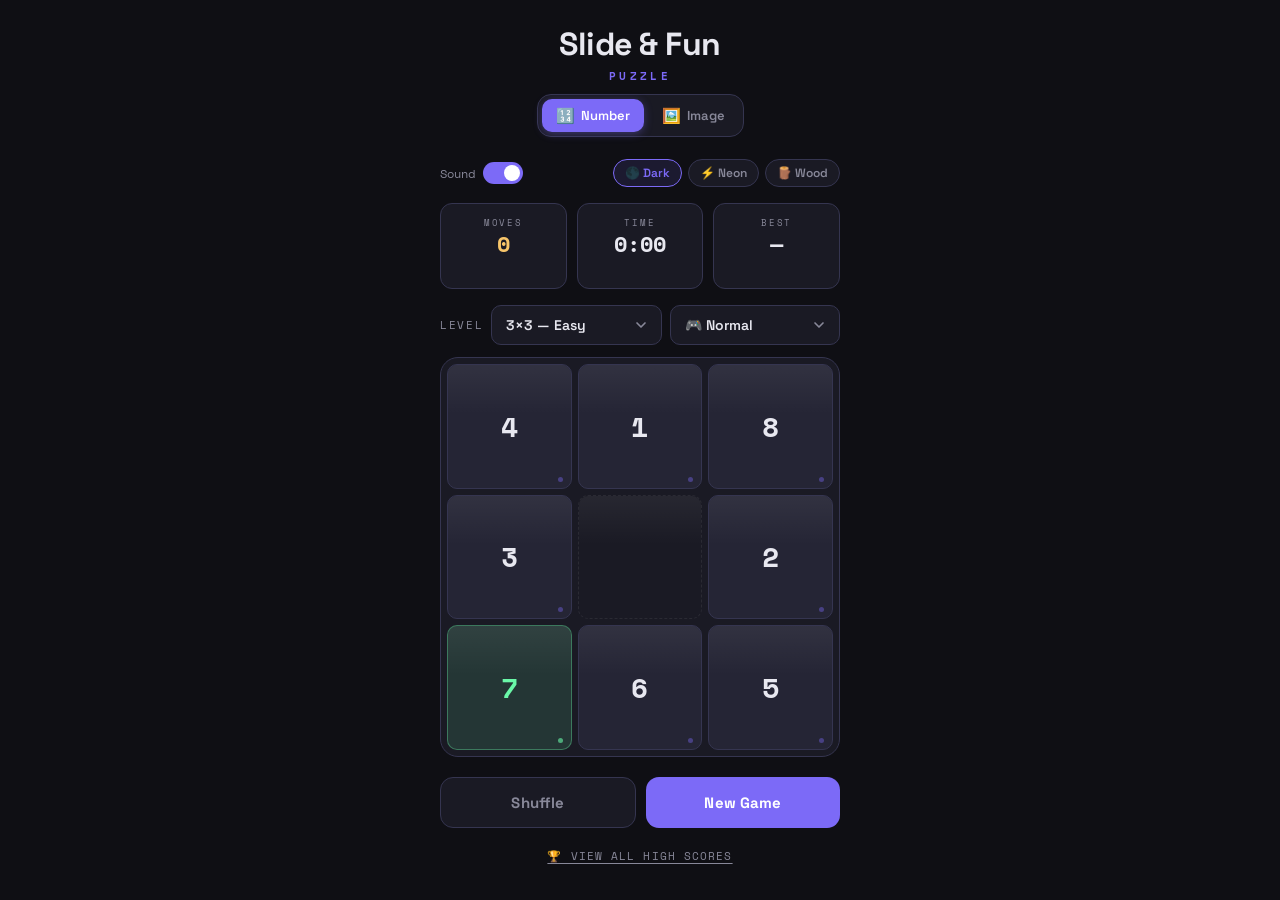
==== commit 9a6ce879: "Adding Image Puzzle feature" ====
--- a/index.html
+++ b/index.html
@@ -19,1097 +19,24 @@
 <meta name="twitter:title" content="Slide & Fun – Sliding Tile Puzzle Game">
 <meta name="theme-color" content="#0f0f14">
 
-<style>
-  @import url('https://fonts.googleapis.com/css2?family=Space+Grotesk:wght@400;600;700&family=Space+Mono:wght@400;700&display=swap');
-
-  /* ── Theme Variables ── */
-  :root {
-    --bg: #0f0f14;
-    --surface: #1a1a24;
-    --tile: #252535;
-    --tile-border: #353550;
-    --accent: #7c6af7;
-    --accent2: #f7c56a;
-    --text: #e8e8f0;
-    --muted: #888899;
-    --win: #6af7a8;
-    --grid-gap: 6px;
-    --tile-shine: rgba(255,255,255,0.06);
-    --tile-radius: 10px;
-    --board-radius: 18px;
-    --tile-shadow: none;
-  }
-
-  /* Neon Theme */
-  body.theme-neon {
-    --bg: #05050f;
-    --surface: #0c0c20;
-    --tile: #10103a;
-    --tile-border: #2020aa;
-    --accent: #00e5ff;
-    --accent2: #ff00e5;
-    --text: #e8f0ff;
-    --muted: #7080bb;
-    --win: #00ff99;
-    --tile-shine: rgba(0,229,255,0.07);
-    --tile-radius: 8px;
-    --board-radius: 14px;
-    --tile-shadow: 0 0 8px rgba(0,229,255,0.15);
-  }
-
-  /* Wood Theme */
-  body.theme-wood {
-    --bg: #1a0f08;
-    --surface: #2e1c0e;
-    --tile: #4a2e18;
-    --tile-border: #6b3f20;
-    --accent: #c8722a;
-    --accent2: #f0b843;
-    --text: #f5e8cc;
-    --muted: #b8966a;
-    --win: #7ec850;
-    --tile-shine: rgba(255,200,100,0.10);
-    --tile-radius: 10px;
-    --board-radius: 18px;
-    --tile-shadow: inset 0 1px 0 rgba(255,210,150,0.15), inset 0 -1px 0 rgba(0,0,0,0.3);
-  }
-
-  /* Wood background — dark walnut grain */
-  body.theme-wood {
-    background-color: #1a0f08;
-    background-image:
-      url("data:image/svg+xml,%3Csvg xmlns='http://www.w3.org/2000/svg' width='400' height='400'%3E%3Cfilter id='grain'%3E%3CfeTurbulence type='fractalNoise' baseFrequency='0.9 0.05' numOctaves='4' seed='3' stitchTiles='stitch'/%3E%3CfeColorMatrix type='saturate' values='0'/%3E%3C/filter%3E%3Crect width='400' height='400' filter='url(%23grain)' opacity='0.18'/%3E%3C/svg%3E"),
-      repeating-linear-gradient(
-        175deg,
-        transparent 0px,
-        transparent 3px,
-        rgba(90,50,15,0.07) 3px,
-        rgba(90,50,15,0.07) 4px,
-        transparent 4px,
-        transparent 12px,
-        rgba(60,30,8,0.05) 12px,
-        rgba(60,30,8,0.05) 14px
-      ),
-      repeating-linear-gradient(
-        178deg,
-        rgba(180,100,30,0.04) 0px,
-        transparent 2px,
-        transparent 28px,
-        rgba(100,50,10,0.06) 29px,
-        transparent 31px
-      ),
-      linear-gradient(180deg, #221408 0%, #1a0f08 40%, #1e1208 100%);
-  }
-
-  /* Wood board — lighter oak surface */
-  body.theme-wood #board {
-    background-color: #2e1c0e;
-    background-image:
-      url("data:image/svg+xml,%3Csvg xmlns='http://www.w3.org/2000/svg' width='300' height='300'%3E%3Cfilter id='g2'%3E%3CfeTurbulence type='fractalNoise' baseFrequency='1.1 0.04' numOctaves='3' seed='7' stitchTiles='stitch'/%3E%3CfeColorMatrix type='saturate' values='0'/%3E%3C/filter%3E%3Crect width='300' height='300' filter='url(%23g2)' opacity='0.14'/%3E%3C/svg%3E"),
-      repeating-linear-gradient(
-        176deg,
-        transparent 0px,
-        transparent 5px,
-        rgba(110,60,20,0.06) 5px,
-        rgba(110,60,20,0.06) 6px,
-        transparent 6px,
-        transparent 18px,
-        rgba(70,35,8,0.05) 18px,
-        rgba(70,35,8,0.05) 20px
-      ),
-      linear-gradient(180deg, #3a2212 0%, #2e1c0e 50%, #321e10 100%);
-    box-shadow:
-      inset 0 3px 12px rgba(0,0,0,0.5),
-      inset 0 -2px 6px rgba(0,0,0,0.3),
-      0 6px 24px rgba(0,0,0,0.5),
-      0 2px 4px rgba(0,0,0,0.4);
-    border-color: #5a3515;
-  }
-
-  /* Wood tiles — individual plank look */
-  body.theme-wood .tile:not(.empty) {
-    background-color: #4a2e18;
-    background-image:
-      url("data:image/svg+xml,%3Csvg xmlns='http://www.w3.org/2000/svg' width='200' height='200'%3E%3Cfilter id='g3'%3E%3CfeTurbulence type='fractalNoise' baseFrequency='1.5 0.06' numOctaves='3' seed='12' stitchTiles='stitch'/%3E%3CfeColorMatrix type='saturate' values='0'/%3E%3C/filter%3E%3Crect width='200' height='200' filter='url(%23g3)' opacity='0.12'/%3E%3C/svg%3E"),
-      repeating-linear-gradient(
-        174deg,
-        transparent 0px,
-        transparent 4px,
-        rgba(120,65,20,0.07) 4px,
-        rgba(120,65,20,0.07) 5px,
-        transparent 5px,
-        transparent 15px,
-        rgba(80,40,10,0.05) 15px,
-        rgba(80,40,10,0.05) 17px
-      ),
-      linear-gradient(145deg, #5c3820 0%, #4a2e18 40%, #3e2412 80%, #4e3218 100%);
-    border-color: #7a4a22;
-    box-shadow:
-      inset 0 1px 0 rgba(255,210,140,0.18),
-      inset 0 -1px 0 rgba(0,0,0,0.35),
-      inset 1px 0 0 rgba(255,190,100,0.08),
-      0 2px 4px rgba(0,0,0,0.3);
-  }
-
-  body.theme-wood .tile:not(.empty):hover {
-    background-image:
-      repeating-linear-gradient(
-        174deg,
-        transparent 0px,
-        transparent 4px,
-        rgba(140,75,25,0.09) 4px,
-        rgba(140,75,25,0.09) 5px,
-        transparent 5px,
-        transparent 15px,
-        rgba(90,48,12,0.06) 15px,
-        rgba(90,48,12,0.06) 17px
-      ),
-      linear-gradient(145deg, #6e4428 0%, #5a3820 40%, #4a2c14 80%, #5e3c22 100%);
-    border-color: #9a5e2e;
-    box-shadow:
-      inset 0 1px 0 rgba(255,220,160,0.25),
-      inset 0 -1px 0 rgba(0,0,0,0.3),
-      0 3px 8px rgba(0,0,0,0.4);
-  }
-
-  body.theme-wood .tile.correct {
-    background-image:
-      linear-gradient(145deg, #3a5c22 0%, #2e4818 40%, #263c12 100%) !important;
-    border-color: rgba(126,200,80,0.5) !important;
-    box-shadow:
-      inset 0 1px 0 rgba(160,255,100,0.2),
-      inset 0 -1px 0 rgba(0,0,0,0.3),
-      0 0 8px rgba(126,200,80,0.15) !important;
-  }
-
-  /* Wood stat boxes */
-  body.theme-wood .stat-box {
-    background-color: #2e1c0e;
-    background-image:
-      repeating-linear-gradient(
-        176deg,
-        transparent 0px,
-        transparent 6px,
-        rgba(100,55,15,0.05) 6px,
-        rgba(100,55,15,0.05) 7px
-      ),
-      linear-gradient(180deg, #361e10 0%, #2e1c0e 100%);
-    border-color: #5a3515;
-    box-shadow: inset 0 1px 0 rgba(255,200,120,0.07), 0 2px 6px rgba(0,0,0,0.3);
-  }
-
-  /* Wood buttons */
-  body.theme-wood .btn-primary {
-    background: linear-gradient(160deg, #d4863a 0%, #b86820 60%, #a05818 100%);
-    box-shadow: inset 0 1px 0 rgba(255,220,160,0.3), 0 3px 8px rgba(0,0,0,0.4), 0 1px 0 rgba(0,0,0,0.5);
-    border: 1px solid #8a4a10;
-    text-shadow: 0 1px 2px rgba(0,0,0,0.4);
-  }
-
-  body.theme-wood .btn-secondary {
-    background-color: #3a2412;
-    background-image: repeating-linear-gradient(
-      175deg,
-      transparent 0px, transparent 5px,
-      rgba(100,55,15,0.05) 5px, rgba(100,55,15,0.05) 6px
-    ), linear-gradient(160deg, #442a16 0%, #3a2412 100%);
-    border-color: #6a3e1a;
-    box-shadow: inset 0 1px 0 rgba(255,200,120,0.1), 0 2px 4px rgba(0,0,0,0.3);
-  }
-
-  body.theme-wood .win-card,
-  body.theme-wood .hs-card {
-    background-color: #2e1c0e;
-    background-image:
-      repeating-linear-gradient(
-        175deg,
-        transparent 0px, transparent 6px,
-        rgba(100,55,15,0.05) 6px, rgba(100,55,15,0.05) 7px
-      ),
-      linear-gradient(180deg, #3a2212 0%, #2e1c0e 60%, #341e0e 100%);
-    border-color: #6a3e1a;
-    box-shadow: inset 0 1px 0 rgba(255,200,120,0.08), 0 24px 60px rgba(0,0,0,0.7);
-  }
-
-  * { box-sizing: border-box; margin: 0; padding: 0; -webkit-tap-highlight-color: transparent; }
-
-  body {
-    background: var(--bg);
-    color: var(--text);
-    font-family: 'Space Grotesk', sans-serif;
-    min-height: 100dvh;
-    display: flex;
-    flex-direction: column;
-    align-items: center;
-    justify-content: flex-start;
-    padding: 24px 16px 32px;
-    user-select: none;
-    transition: background 0.3s, color 0.3s;
-  }
-
-  header {
-    width: 100%;
-    max-width: 400px;
-    margin-bottom: 20px;
-    display: flex;
-    flex-direction: column;
-    align-items: center;
-    gap: 4px;
-  }
-
-  .logo {
-    font-family: 'Space Mono', monospace;
-    font-size: 11px;
-    font-weight: 700;
-    letter-spacing: 0.3em;
-    text-transform: uppercase;
-    color: var(--accent);
-  }
-
-  h1 {
-    font-size: 32px;
-    font-weight: 700;
-    letter-spacing: -0.5px;
-    color: var(--text);
-  }
-
-  /* ── Controls Row (sound + theme) ── */
-  #controls-row {
-    width: 100%;
-    max-width: 400px;
-    display: flex;
-    justify-content: space-between;
-    align-items: center;
-    margin-bottom: 16px;
-    gap: 8px;
-  }
-
-  .sound-group {
-    display: flex;
-    align-items: center;
-    gap: 8px;
-  }
-
-  .sound-label {
-    font-size: 12px;
-    color: var(--muted);
-    font-family: 'Space Mono', monospace;
-  }
-
-  .toggle {
-    width: 40px;
-    height: 22px;
-    background: var(--tile-border);
-    border-radius: 11px;
-    position: relative;
-    cursor: pointer;
-    transition: background 0.2s;
-    border: none;
-    padding: 0;
-    flex-shrink: 0;
-  }
-
-  .toggle.on { background: var(--accent); }
-
-  .toggle::after {
-    content: '';
-    position: absolute;
-    top: 3px;
-    left: 3px;
-    width: 16px;
-    height: 16px;
-    background: #fff;
-    border-radius: 50%;
-    transition: transform 0.2s;
-  }
-
-  .toggle.on::after { transform: translateX(18px); }
-
-  /* ── Theme Switcher ── */
-  .theme-group {
-    display: flex;
-    gap: 6px;
-    align-items: center;
-  }
-
-  .theme-btn {
-    padding: 5px 11px;
-    border-radius: 20px;
-    border: 1.5px solid var(--tile-border);
-    background: var(--surface);
-    color: var(--muted);
-    font-family: 'Space Grotesk', sans-serif;
-    font-size: 12px;
-    font-weight: 600;
-    cursor: pointer;
-    transition: all 0.15s;
-    white-space: nowrap;
-  }
-
-  .theme-btn.active {
-    border-color: var(--accent);
-    color: var(--accent);
-    background: rgba(124,106,247,0.12);
-  }
-
-  body.theme-neon .theme-btn.active {
-    background: rgba(0,229,255,0.1);
-  }
-
-  body.theme-wood .theme-btn.active {
-    background: rgba(212,134,58,0.15);
-  }
-
-  /* ── Stats ── */
-  .stats {
-    width: 100%;
-    max-width: 400px;
-    display: grid;
-    grid-template-columns: 1fr 1fr 1fr;
-    gap: 10px;
-    margin-bottom: 16px;
-  }
-
-  .stat-box {
-    background: var(--surface);
-    border: 1px solid var(--tile-border);
-    border-radius: 12px;
-    padding: 12px 8px;
-    text-align: center;
-    transition: background 0.3s, border-color 0.3s;
-  }
-
-  .stat-label {
-    font-family: 'Space Mono', monospace;
-    font-size: 9px;
-    letter-spacing: 0.2em;
-    text-transform: uppercase;
-    color: var(--muted);
-    margin-bottom: 4px;
-  }
-
-  .stat-value {
-    font-family: 'Space Mono', monospace;
-    font-size: 22px;
-    font-weight: 700;
-    color: var(--text);
-    line-height: 1;
-  }
-
-  .stat-value.accent { color: var(--accent2); }
-
-  /* Best score badge */
-  .best-badge {
-    display: inline-block;
-    font-size: 8px;
-    background: var(--win);
-    color: #0f0f14;
-    border-radius: 4px;
-    padding: 1px 5px;
-    font-weight: 700;
-    letter-spacing: 0.05em;
-    margin-top: 3px;
-    opacity: 0;
-    transition: opacity 0.3s;
-    font-family: 'Space Mono', monospace;
-  }
-
-  .best-badge.show { opacity: 1; }
-
-  /* ── Difficulty Dropdown ── */
-  .difficulty-row {
-    width: 100%;
-    max-width: 400px;
-    display: flex;
-    align-items: center;
-    gap: 8px;
-    margin-bottom: 12px;
-  }
-
-  .diff-label {
-    font-family: 'Space Mono', monospace;
-    font-size: 11px;
-    letter-spacing: 0.15em;
-    text-transform: uppercase;
-    color: var(--muted);
-    white-space: nowrap;
-    flex-shrink: 0;
-  }
-
-  .diff-select {
-    flex: 1;
-    appearance: none;
-    -webkit-appearance: none;
-    background: var(--surface);
-    color: var(--text);
-    border: 1.5px solid var(--tile-border);
-    border-radius: 10px;
-    padding: 10px 36px 10px 14px;
-    font-family: 'Space Grotesk', sans-serif;
-    font-size: 14px;
-    font-weight: 600;
-    cursor: pointer;
-    outline: none;
-    transition: border-color 0.15s, box-shadow 0.15s;
-    background-image: url("data:image/svg+xml,%3Csvg xmlns='http://www.w3.org/2000/svg' width='16' height='16' viewBox='0 0 24 24' fill='none' stroke='%23888899' stroke-width='2.5' stroke-linecap='round' stroke-linejoin='round'%3E%3Cpolyline points='6 9 12 15 18 9'/%3E%3C/svg%3E");
-    background-repeat: no-repeat;
-    background-position: right 12px center;
-  }
-
-  .diff-select:focus {
-    border-color: var(--accent);
-    box-shadow: 0 0 0 3px rgba(124,106,247,0.12);
-  }
-
-  body.theme-wood .diff-select {
-    background-color: #3a2412;
-    border-color: #6a3e1a;
-    background-image: url("data:image/svg+xml,%3Csvg xmlns='http://www.w3.org/2000/svg' width='16' height='16' viewBox='0 0 24 24' fill='none' stroke='%23b8966a' stroke-width='2.5' stroke-linecap='round' stroke-linejoin='round'%3E%3Cpolyline points='6 9 12 15 18 9'/%3E%3C/svg%3E");
-    background-repeat: no-repeat;
-    background-position: right 12px center;
-  }
-
-  body.theme-wood .diff-select:focus {
-    border-color: var(--accent);
-    box-shadow: 0 0 0 3px rgba(200,114,42,0.15);
-  }
-
-  body.theme-neon .diff-select:focus {
-    box-shadow: 0 0 0 3px rgba(0,229,255,0.12);
-  }
-  /* ── Board ── */
-  #board-wrap {
-    width: 100%;
-    max-width: 400px;
-    aspect-ratio: 1;
-    position: relative;
-    margin-bottom: 20px;
-  }
-
-  #board {
-    width: 100%;
-    height: 100%;
-    display: grid;
-    gap: var(--grid-gap);
-    background: var(--surface);
-    border: 1.5px solid var(--tile-border);
-    border-radius: var(--board-radius);
-    padding: var(--grid-gap);
-    transition: background 0.3s, border-color 0.3s;
-  }
-
-  /* Neon board glow */
-  body.theme-neon #board {
-    box-shadow: 0 0 20px rgba(0,229,255,0.08), inset 0 0 30px rgba(0,0,50,0.5);
-  }
-
-  /* Board base */
-
-  .tile {
-    background: var(--tile);
-    border: 1.5px solid var(--tile-border);
-    border-radius: var(--tile-radius);
-    display: flex;
-    align-items: center;
-    justify-content: center;
-    font-family: 'Space Mono', monospace;
-    font-weight: 700;
-    cursor: pointer;
-    transition: transform 0.12s ease, background 0.15s, box-shadow 0.15s;
-    position: relative;
-    overflow: hidden;
-    box-shadow: var(--tile-shadow);
-  }
-
-  .tile:active { transform: scale(0.94); }
-
-  /* Slide animation */
-  @keyframes slideUp    { from { transform: translateY( var(--slide-dist)); } to { transform: translateY(0); } }
-  @keyframes slideDown  { from { transform: translateY(calc(var(--slide-dist) * -1)); } to { transform: translateY(0); } }
-  @keyframes slideLeft  { from { transform: translateX( var(--slide-dist)); } to { transform: translateX(0); } }
-  @keyframes slideRight { from { transform: translateX(calc(var(--slide-dist) * -1)); } to { transform: translateX(0); } }
-
-  .tile.anim-up    { animation: slideUp    0.16s cubic-bezier(0.22, 0.61, 0.36, 1) both; }
-  .tile.anim-down  { animation: slideDown  0.16s cubic-bezier(0.22, 0.61, 0.36, 1) both; }
-  .tile.anim-left  { animation: slideLeft  0.16s cubic-bezier(0.22, 0.61, 0.36, 1) both; }
-  .tile.anim-right { animation: slideRight 0.16s cubic-bezier(0.22, 0.61, 0.36, 1) both; }
-
-  .tile.correct {
-    background: rgba(106, 247, 168, 0.13);
-    border-color: rgba(106, 247, 168, 0.35);
-    color: var(--win);
-  }
-
-  body.theme-neon .tile.correct {
-    background: rgba(0,255,153,0.1);
-    border-color: rgba(0,255,153,0.4);
-    box-shadow: 0 0 10px rgba(0,255,153,0.2);
-  }
-
-  body.theme-wood .tile.correct {
-    background: rgba(126,200,80,0.15);
-    border-color: rgba(126,200,80,0.4);
-  }
-
-  .tile.empty {
-    background: transparent;
-    border: 1.5px dashed rgba(255,255,255,0.07);
-    cursor: default;
-    box-shadow: none;
-  }
-
-  .tile.empty:active { transform: none; }
-
-  .tile::before {
-    content: '';
-    position: absolute;
-    top: 0; left: 0; right: 0;
-    height: 40%;
-    background: linear-gradient(to bottom, var(--tile-shine), transparent);
-    border-radius: 8px 8px 0 0;
-    pointer-events: none;
-  }
-
-  .tile .tile-num { position: relative; z-index: 1; color: var(--text); }
-
-  .tile.correct .tile-num { color: var(--win); }
-
-  .tile .tile-dot {
-    position: absolute;
-    bottom: 6px;
-    right: 8px;
-    width: 5px;
-    height: 5px;
-    border-radius: 50%;
-    background: var(--accent);
-    opacity: 0.4;
-  }
-
-  .tile.correct .tile-dot { background: var(--win); opacity: 0.6; }
-
-  /* Neon tile glow on hover */
-  body.theme-neon .tile:not(.empty):hover {
-    box-shadow: 0 0 12px rgba(0,229,255,0.25);
-    border-color: rgba(0,229,255,0.5);
-  }
-
-  /* ── Actions ── */
-  #actions {
-    width: 100%;
-    max-width: 400px;
-    display: flex;
-    gap: 10px;
-    margin-bottom: 12px;
-  }
-
-  .btn {
-    flex: 1;
-    padding: 15px 0;
-    border-radius: 13px;
-    border: none;
-    font-family: 'Space Grotesk', sans-serif;
-    font-size: 15px;
-    font-weight: 700;
-    cursor: pointer;
-    transition: transform 0.1s, opacity 0.1s;
-    letter-spacing: 0.01em;
-  }
-
-  .btn:active { transform: scale(0.97); opacity: 0.85; }
-  .btn-primary { background: var(--accent); color: #fff; }
-
-  body.theme-neon .btn-primary {
-    box-shadow: 0 0 16px rgba(0,229,255,0.3);
-  }
-
-  .btn-secondary {
-    background: var(--surface);
-    color: var(--muted);
-    border: 1.5px solid var(--tile-border);
-  }
-
-  /* ── Win Overlay ── */
-  #win-overlay {
-    display: none;
-    position: fixed;
-    inset: 0;
-    background: rgba(10,10,18,0.85);
-    z-index: 100;
-    align-items: center;
-    justify-content: center;
-    padding: 24px;
-    backdrop-filter: blur(6px);
-  }
-
-  #win-overlay.show { display: flex; }
-
-  .win-card {
-    background: var(--surface);
-    border: 1.5px solid var(--tile-border);
-    border-radius: 24px;
-    padding: 36px 28px;
-    text-align: center;
-    max-width: 320px;
-    width: 100%;
-    box-shadow: 0 20px 60px rgba(0,0,0,0.5);
-    animation: popIn 0.35s cubic-bezier(0.34, 1.56, 0.64, 1);
-  }
-
-  body.theme-neon .win-card {
-    box-shadow: 0 0 40px rgba(0,229,255,0.15), 0 20px 60px rgba(0,0,0,0.6);
-    border-color: rgba(0,229,255,0.3);
-  }
-
-  @keyframes popIn {
-    from { transform: scale(0.8); opacity: 0; }
-    to { transform: scale(1); opacity: 1; }
-  }
-
-  .win-emoji { font-size: 52px; margin-bottom: 12px; display: block; }
-  .win-title { font-size: 26px; font-weight: 700; margin-bottom: 6px; color: var(--win); }
-  .win-sub { color: var(--muted); font-size: 14px; margin-bottom: 20px; }
-
-  .win-stats {
-    display: flex;
-    justify-content: center;
-    gap: 28px;
-    margin-bottom: 16px;
-  }
-
-  .win-stat-label {
-    font-family: 'Space Mono', monospace;
-    font-size: 10px;
-    letter-spacing: 0.2em;
-    text-transform: uppercase;
-    color: var(--muted);
-    margin-bottom: 4px;
-  }
-
-  .win-stat-val {
-    font-family: 'Space Mono', monospace;
-    font-size: 26px;
-    font-weight: 700;
-    color: var(--accent2);
-  }
-
-  /* High score row in win card */
-  .win-hs {
-    background: rgba(106, 247, 168, 0.08);
-    border: 1px solid rgba(106,247,168,0.2);
-    border-radius: 10px;
-    padding: 8px 16px;
-    margin-bottom: 16px;
-    font-size: 13px;
-    color: var(--win);
-    font-family: 'Space Mono', monospace;
-    display: none;
-  }
-
-  .win-hs.show { display: block; }
-  .win-hs strong { font-weight: 700; }
-
-  .win-actions { display: flex; gap: 10px; margin-top: 8px; }
-
-  /* ── Toast ── */
-  #toast {
-    position: fixed;
-    bottom: 32px;
-    left: 50%;
-    transform: translateX(-50%) translateY(20px);
-    background: var(--win);
-    color: #0f0f14;
-    font-family: 'Space Grotesk', sans-serif;
-    font-weight: 700;
-    font-size: 14px;
-    padding: 10px 22px;
-    border-radius: 30px;
-    opacity: 0;
-    transition: all 0.3s;
-    pointer-events: none;
-    white-space: nowrap;
-    z-index: 200;
-  }
-
-  #toast.show {
-    opacity: 1;
-    transform: translateX(-50%) translateY(0);
-  }
-
-  /* ── High Score Board Link ── */
-  .hs-row {
-    width: 100%;
-    max-width: 400px;
-    display: flex;
-    justify-content: center;
-    margin-top: 4px;
-  }
-
-  .hs-link {
-    font-family: 'Space Mono', monospace;
-    font-size: 11px;
-    color: var(--muted);
-    background: none;
-    border: none;
-    cursor: pointer;
-    letter-spacing: 0.1em;
-    text-transform: uppercase;
-    padding: 4px 8px;
-    text-decoration: underline;
-    text-underline-offset: 3px;
-    transition: color 0.15s;
-  }
-
-  .hs-link:hover { color: var(--accent); }
-
-  /* ── HS Panel ── */
-  #hs-overlay {
-    display: none;
-    position: fixed;
-    inset: 0;
-    background: rgba(10,10,18,0.85);
-    z-index: 100;
-    align-items: center;
-    justify-content: center;
-    padding: 24px;
-    backdrop-filter: blur(6px);
-  }
-
-  #hs-overlay.show { display: flex; }
-
-  .hs-card {
-    background: var(--surface);
-    border: 1.5px solid var(--tile-border);
-    border-radius: 24px;
-    padding: 30px 28px;
-    text-align: center;
-    max-width: 340px;
-    width: 100%;
-    box-shadow: 0 20px 60px rgba(0,0,0,0.5);
-    animation: popIn 0.3s cubic-bezier(0.34, 1.56, 0.64, 1);
-  }
-
-  .hs-card-title {
-    font-size: 20px;
-    font-weight: 700;
-    margin-bottom: 4px;
-    color: var(--accent2);
-  }
-
-  .hs-card-sub {
-    font-size: 12px;
-    color: var(--muted);
-    font-family: 'Space Mono', monospace;
-    margin-bottom: 20px;
-    letter-spacing: 0.1em;
-    text-transform: uppercase;
-  }
-
-  .hs-table {
-    width: 100%;
-    border-collapse: collapse;
-    margin-bottom: 20px;
-  }
-
-  .hs-table th {
-    font-family: 'Space Mono', monospace;
-    font-size: 9px;
-    letter-spacing: 0.2em;
-    text-transform: uppercase;
-    color: var(--muted);
-    padding: 4px 8px 8px;
-    text-align: center;
-  }
-
-  .hs-table td {
-    padding: 8px;
-    font-family: 'Space Mono', monospace;
-    font-size: 15px;
-    font-weight: 700;
-    text-align: center;
-    color: var(--text);
-    border-top: 1px solid var(--tile-border);
-  }
-
-  .hs-table td:first-child {
-    color: var(--accent);
-    font-size: 13px;
-  }
-
-  .hs-table td.hs-time { color: var(--accent2); }
-  .hs-table td.hs-empty { color: var(--muted); font-size: 12px; font-weight: 400; }
-
-  .hs-actions { display: flex; gap: 10px; }
-
-  .btn-danger {
-    background: rgba(247,90,90,0.15);
-    color: #f77a7a;
-    border: 1.5px solid rgba(247,90,90,0.3);
-    font-size: 13px;
-  }
-
-  /* ── Mode Selector ── */
-  .mode-select {
-    flex: 1;
-    appearance: none;
-    -webkit-appearance: none;
-    background: var(--surface);
-    color: var(--text);
-    border: 1.5px solid var(--tile-border);
-    border-radius: 10px;
-    padding: 10px 36px 10px 14px;
-    font-family: 'Space Grotesk', sans-serif;
-    font-size: 14px;
-    font-weight: 600;
-    cursor: pointer;
-    outline: none;
-    transition: border-color 0.15s, box-shadow 0.15s;
-    background-image: url("data:image/svg+xml,%3Csvg xmlns='http://www.w3.org/2000/svg' width='16' height='16' viewBox='0 0 24 24' fill='none' stroke='%23888899' stroke-width='2.5' stroke-linecap='round' stroke-linejoin='round'%3E%3Cpolyline points='6 9 12 15 18 9'/%3E%3C/svg%3E");
-    background-repeat: no-repeat;
-    background-position: right 12px center;
-  }
-
-  .mode-select:focus {
-    border-color: var(--accent);
-    box-shadow: 0 0 0 3px rgba(124,106,247,0.12);
-  }
-
-  body.theme-neon .mode-select:focus { box-shadow: 0 0 0 3px rgba(0,229,255,0.12); }
-
-  body.theme-wood .mode-select {
-    background-color: #3a2412;
-    border-color: #6a3e1a;
-    background-image: url("data:image/svg+xml,%3Csvg xmlns='http://www.w3.org/2000/svg' width='16' height='16' viewBox='0 0 24 24' fill='none' stroke='%23b8966a' stroke-width='2.5' stroke-linecap='round' stroke-linejoin='round'%3E%3Cpolyline points='6 9 12 15 18 9'/%3E%3C/svg%3E");
-    background-repeat: no-repeat;
-    background-position: right 12px center;
-  }
-
-  /* Challenge mode — accent border on mode select when active */
-  .mode-select.challenge-active {
-    border-color: #f7736a;
-    color: #f7736a;
-    box-shadow: 0 0 0 3px rgba(247,115,106,0.12);
-  }
-
-  /* ── Countdown timer bar ── */
-  #challenge-bar-wrap {
-    width: 100%;
-    max-width: 400px;
-    margin-bottom: 12px;
-    display: none;
-  }
-
-  #challenge-bar-wrap.show { display: block; }
-
-  .challenge-bar-header {
-    display: flex;
-    justify-content: space-between;
-    align-items: center;
-    margin-bottom: 6px;
-  }
-
-  .challenge-bar-label {
-    font-family: 'Space Mono', monospace;
-    font-size: 10px;
-    letter-spacing: 0.2em;
-    text-transform: uppercase;
-    color: var(--muted);
-  }
-
-  #challenge-countdown {
-    font-family: 'Space Mono', monospace;
-    font-size: 13px;
-    font-weight: 700;
-    color: #f7a36a;
-    transition: color 0.3s;
-  }
-
-  #challenge-countdown.urgent { color: #f7736a; animation: pulse-urgent 0.6s infinite; }
-
-  @keyframes pulse-urgent {
-    0%, 100% { opacity: 1; }
-    50% { opacity: 0.5; }
-  }
-
-  .challenge-bar-track {
-    width: 100%;
-    height: 6px;
-    background: var(--tile-border);
-    border-radius: 3px;
-    overflow: hidden;
-  }
-
-  #challenge-bar-fill {
-    height: 100%;
-    background: linear-gradient(90deg, #f7a36a, #f7736a);
-    border-radius: 3px;
-    transition: width 1s linear, background 0.3s;
-    width: 100%;
-  }
-
-  /* ── Time Limit Modal ── */
-  #time-modal-overlay {
-    display: none;
-    position: fixed;
-    inset: 0;
-    background: rgba(10,10,18,0.88);
-    z-index: 150;
-    align-items: center;
-    justify-content: center;
-    padding: 24px;
-    backdrop-filter: blur(6px);
-  }
-
-  #time-modal-overlay.show { display: flex; }
-
-  .time-modal-card {
-    background: var(--surface);
-    border: 1.5px solid var(--tile-border);
-    border-radius: 24px;
-    padding: 36px 28px;
-    text-align: center;
-    max-width: 320px;
-    width: 100%;
-    box-shadow: 0 20px 60px rgba(0,0,0,0.5);
-    animation: popIn 0.35s cubic-bezier(0.34, 1.56, 0.64, 1);
-  }
-
-  body.theme-neon .time-modal-card {
-    box-shadow: 0 0 40px rgba(247,115,106,0.15), 0 20px 60px rgba(0,0,0,0.6);
-    border-color: rgba(247,115,106,0.3);
-  }
-
-  .time-modal-emoji { font-size: 48px; margin-bottom: 12px; display: block; }
-  .time-modal-title { font-size: 22px; font-weight: 700; color: #f7a36a; margin-bottom: 6px; }
-  .time-modal-sub {
-    font-size: 13px;
-    color: var(--muted);
-    margin-bottom: 24px;
-    line-height: 1.5;
-  }
-
-  .time-input-wrap {
-    display: flex;
-    align-items: center;
-    gap: 10px;
-    justify-content: center;
-    margin-bottom: 24px;
-  }
-
-  #time-limit-input {
-    width: 90px;
-    padding: 12px 10px;
-    border-radius: 12px;
-    border: 1.5px solid var(--tile-border);
-    background: var(--tile);
-    color: var(--text);
-    font-family: 'Space Mono', monospace;
-    font-size: 28px;
-    font-weight: 700;
-    text-align: center;
-    outline: none;
-    transition: border-color 0.15s, box-shadow 0.15s;
-    -moz-appearance: textfield;
-  }
-
-  #time-limit-input::-webkit-outer-spin-button,
-  #time-limit-input::-webkit-inner-spin-button { -webkit-appearance: none; }
-
-  #time-limit-input:focus {
-    border-color: #f7a36a;
-    box-shadow: 0 0 0 3px rgba(247,163,106,0.15);
-  }
-
-  .time-input-unit {
-    font-family: 'Space Mono', monospace;
-    font-size: 12px;
-    color: var(--muted);
-    text-transform: uppercase;
-    letter-spacing: 0.15em;
-  }
-
-  .time-modal-actions { display: flex; gap: 10px; }
-
-  .btn-challenge {
-    background: linear-gradient(135deg, #f7a36a, #f7736a);
-    color: #fff;
-    border: none;
-  }
-
-  body.theme-wood .time-modal-card {
-    background-color: #2e1c0e;
-    border-color: #6a3e1a;
-  }
-
-  /* ── Time's Up Overlay ── */
-  #timesup-overlay {
-    display: none;
-    position: fixed;
-    inset: 0;
-    background: rgba(10,10,18,0.9);
-    z-index: 120;
-    align-items: center;
-    justify-content: center;
-    padding: 24px;
-    backdrop-filter: blur(8px);
-  }
-
-  #timesup-overlay.show { display: flex; }
-
-  .timesup-card {
-    background: var(--surface);
-    border: 1.5px solid rgba(247,115,106,0.4);
-    border-radius: 24px;
-    padding: 36px 28px;
-    text-align: center;
-    max-width: 320px;
-    width: 100%;
-    box-shadow: 0 0 40px rgba(247,115,106,0.12), 0 20px 60px rgba(0,0,0,0.6);
-    animation: popIn 0.35s cubic-bezier(0.34, 1.56, 0.64, 1);
-  }
-
-  body.theme-neon .timesup-card {
-    box-shadow: 0 0 50px rgba(247,115,106,0.2), 0 20px 60px rgba(0,0,0,0.7);
-  }
-
-  body.theme-wood .timesup-card {
-    background-color: #2e1c0e;
-    border-color: rgba(247,115,106,0.35);
-  }
-
-  .timesup-emoji { font-size: 52px; margin-bottom: 12px; display: block; }
-  .timesup-title { font-size: 26px; font-weight: 700; color: #f7736a; margin-bottom: 8px; }
-  .timesup-msg {
-    font-size: 14px;
-    color: var(--muted);
-    margin-bottom: 20px;
-    line-height: 1.6;
-  }
-
-  .timesup-msg strong { color: var(--text); }
-
-  /* Challenge win card extra */
-  .challenge-win-badge {
-    display: inline-flex;
-    align-items: center;
-    gap: 6px;
-    background: rgba(247,163,106,0.12);
-    border: 1px solid rgba(247,163,106,0.3);
-    border-radius: 30px;
-    padding: 5px 14px;
-    font-family: 'Space Mono', monospace;
-    font-size: 11px;
-    color: #f7a36a;
-    letter-spacing: 0.1em;
-    text-transform: uppercase;
-    margin-bottom: 14px;
-  }
-
-</style>
+<link rel="stylesheet" href="styles.css">
 </head>
 <body>
 
 <header>
-  <span class="logo">Puzzle</span>
+  <div class="header-top">
+    <span class="logo">Puzzle</span>
+    <nav class="header-nav">
+      <button class="nav-tab active" id="nav-number" onclick="switchMode('number')">
+        <span class="nav-icon">🔢</span>
+        <span class="nav-label">Number</span>
+      </button>
+      <button class="nav-tab" id="nav-image" onclick="switchMode('image')">
+        <span class="nav-icon">🖼️</span>
+        <span class="nav-label">Image</span>
+      </button>
+    </nav>
+  </div>
   <h1>Slide &amp; Fun</h1>
 </header>
 
@@ -1268,510 +195,102 @@
   </div>
 </div>
 
+<!-- ── Image Puzzle Page Overlay ── -->
+<div id="img-puzzle-overlay">
+
+  <div id="img-puzzle-page">
+    <!-- Header -->
+    <div class="ip-header">
+      <button class="ip-back-btn" onclick="closeImagePuzzle()">← Back</button>
+      <div class="ip-title-group">
+        <span class="logo">Puzzle</span>
+        <h1>Image Puzzle</h1>
+      </div>
+      <div style="width:60px"></div>
+    </div>
+
+    <!-- Image source controls -->
+    <div class="ip-source-row">
+      <button class="ip-src-btn active" id="ip-src-default" onclick="selectImageSource('default',this)">🎨 Samples</button>
+      <button class="ip-src-btn" id="ip-src-upload" onclick="document.getElementById('ip-file-input').click()">📁 Upload</button>
+      <input type="file" id="ip-file-input" accept="image/*" style="display:none" onchange="handleImageUpload(this)">
+    </div>
+
+    <!-- Sample images grid (shown when source=default) -->
+    <div id="ip-samples-grid" class="ip-samples-grid">
+      <!-- Populated dynamically from PUZZLE_ASSETS in script.js -->
+    </div>
+
+    <!-- IP Stats row -->
+    <div class="ip-stats">
+      <div class="ip-stat-box">
+        <div class="stat-label">Moves</div>
+        <div class="stat-value accent" id="ip-moves">0</div>
+      </div>
+      <div class="ip-stat-box">
+        <div class="stat-label">Time</div>
+        <div class="stat-value" id="ip-timer">0:00</div>
+      </div>
+      <div class="ip-stat-box">
+        <div class="stat-label">Grid</div>
+        <div class="stat-value" id="ip-grid-label">3×3</div>
+      </div>
+    </div>
+
+    <!-- Difficulty row -->
+    <div class="difficulty-row" style="margin-bottom:10px">
+      <span class="diff-label">Level</span>
+      <select class="diff-select" id="ip-diff-select" onchange="setIPDifficulty(parseInt(this.value))">
+        <option value="3">3×3 — Easy</option>
+        <option value="4">4×4 — Medium</option>
+        <option value="5">5×5 — Hard</option>
+        <option value="6">6×6 — Expert</option>
+      </select>
+      <button class="ip-preview-btn" id="ip-preview-btn" onmousedown="showIPPreview()" onmouseup="hideIPPreview()" ontouchstart="showIPPreview()" ontouchend="hideIPPreview()">👁 Show</button>
+    </div>
+
+    <!-- Board -->
+    <div id="ip-board-wrap">
+      <div id="ip-board"></div>
+      <!-- Preview overlay -->
+      <div id="ip-preview-overlay">
+        <canvas id="ip-preview-canvas"></canvas>
+      </div>
+    </div>
+
+    <!-- Actions -->
+    <div id="actions" style="margin-top:12px">
+      <button class="btn btn-secondary" onclick="ipShuffle()">Shuffle</button>
+      <button class="btn btn-primary" onclick="ipNewGame(true)">New Game</button>
+    </div>
+
+  </div><!-- end ip-page -->
+</div><!-- end overlay -->
+
+<!-- IP Win Overlay -->
+<div id="ip-win-overlay">
+  <div class="win-card">
+    <span class="win-emoji">🎉</span>
+    <div class="win-title">Solved!</div>
+    <div class="win-sub">Image puzzle complete!</div>
+    <div class="win-stats">
+      <div>
+        <div class="win-stat-label">Moves</div>
+        <div class="win-stat-val" id="ip-win-moves">0</div>
+      </div>
+      <div>
+        <div class="win-stat-label">Time</div>
+        <div class="win-stat-val" id="ip-win-time">0:00</div>
+      </div>
+    </div>
+    <div class="win-actions">
+      <button class="btn btn-primary" onclick="closeIPWin()">Play Again</button>
+    </div>
+  </div>
+</div>
+
 <div id="toast">Link copied!</div>
 
-<script>
-  // ── Audio Engine ──
-  let audioCtx = null;
-  let soundOn = true;
-
-  function getAudioCtx() {
-    if (!audioCtx) audioCtx = new (window.AudioContext || window.webkitAudioContext)();
-    return audioCtx;
-  }
-
-  function playTone(freq, type, duration, vol = 0.18) {
-    if (!soundOn) return;
-    try {
-      const ctx = getAudioCtx();
-      const osc = ctx.createOscillator();
-      const gain = ctx.createGain();
-      osc.connect(gain);
-      gain.connect(ctx.destination);
-      osc.type = type;
-      osc.frequency.setValueAtTime(freq, ctx.currentTime);
-      gain.gain.setValueAtTime(vol, ctx.currentTime);
-      gain.gain.exponentialRampToValueAtTime(0.001, ctx.currentTime + duration);
-      osc.start(ctx.currentTime);
-      osc.stop(ctx.currentTime + duration);
-    } catch(e) {}
-  }
-
-  function playSlide()   { playTone(300, 'sine', 0.08, 0.12); }
-  function playCorrect() { playTone(520, 'sine', 0.12, 0.15); }
-  function playWin() {
-    [523, 659, 784, 1047].forEach((f, i) => {
-      setTimeout(() => playTone(f, 'sine', 0.25, 0.2), i * 100);
-    });
-  }
-
-  function toggleSound() {
-    soundOn = !soundOn;
-    document.getElementById('sound-toggle').classList.toggle('on', soundOn);
-  }
-
-  // ── Theme ──
-  function setTheme(name, btn) {
-    document.body.className = name === 'dark' ? '' : `theme-${name}`;
-    document.querySelectorAll('.theme-btn').forEach(b => b.classList.remove('active'));
-    btn.classList.add('active');
-    localStorage.setItem('sf_theme', name);
-  }
-
-  function loadTheme() {
-    const saved = localStorage.getItem('sf_theme') || 'dark';
-    const btn = document.querySelector(`.theme-btn[data-theme="${saved}"]`);
-    if (btn) setTheme(saved, btn);
-  }
-
-  // ── High Score (localStorage) ──
-  // Structure: { "3": { seconds, moves }, "4": {...}, ... }
-  let best = {};
-
-  function loadBest() {
-    try {
-      const raw = localStorage.getItem('sf_best');
-      if (raw) best = JSON.parse(raw);
-    } catch(e) { best = {}; }
-  }
-
-  function saveBest() {
-    try { localStorage.setItem('sf_best', JSON.stringify(best)); } catch(e) {}
-  }
-
-  function updateBestDisplay() {
-    const key = `${size}`;
-    const b = best[key];
-    document.getElementById('best').textContent = b ? formatTime(b.seconds) : '—';
-    const badge = document.getElementById('best-badge');
-    badge.classList.toggle('show', !!b);
-  }
-
-  // ── Game State ──
-  let size = 3;
-  let tiles = [];
-  let emptyIdx = size * size - 1;
-  let moves = 0;
-  let seconds = 0;
-  let timerInterval = null;
-  let running = false;
-
-  function setDifficulty(s) {
-    size = s;
-    newGame(true);
-  }
-
-  function getFontSize() {
-    const map = { 3:'28px', 4:'22px', 5:'16px', 6:'13px', 7:'11px', 8:'10px', 9:'9px' };
-    return map[size] || '9px';
-  }
-
-  function isSolvable(arr) {
-    let inv = 0;
-    const flat = arr.filter(x => x !== 0);
-    for (let i = 0; i < flat.length; i++)
-      for (let j = i + 1; j < flat.length; j++)
-        if (flat[i] > flat[j]) inv++;
-    if (size % 2 === 1) return inv % 2 === 0;
-    const emptyRow = Math.floor(arr.indexOf(0) / size);
-    const rowFromBottom = size - emptyRow;
-    return (rowFromBottom % 2 === 0) ? (inv % 2 === 1) : (inv % 2 === 0);
-  }
-
-  function newGame(btnClick=false) {
-    stopTimer();
-    if (challengeMode && btnClick){ stopChallengeCountdown();}
-    if(btnClick){onModeChange("normal");}
-    moves = 0; seconds = 0; running = false;
-    updateMoves(); updateTimer(); updateBestDisplay();
-
-    const total = size * size;
-    tiles = Array.from({length: total}, (_, i) => (i + 1) % total);
-
-    do {
-      for (let i = tiles.length - 1; i > 0; i--) {
-        const j = Math.floor(Math.random() * (i + 1));
-        [tiles[i], tiles[j]] = [tiles[j], tiles[i]];
-      }
-    } while (!isSolvable(tiles) || isSolved());
-
-    emptyIdx = tiles.indexOf(0);
-    renderBoard();
-  }
-
-  function shuffleBoard() { newGame(); }
-
-  function renderBoard(animatedIdx = -1, animDir = '') {
-    const board = document.getElementById('board');
-    board.style.gridTemplateColumns = `repeat(${size}, 1fr)`;
-    board.innerHTML = '';
-
-    // Calculate tile size for animation distance
-    const tileSize = board.clientWidth / size;
-    board.style.setProperty('--slide-dist', `${tileSize + 6}px`);
-
-    tiles.forEach((val, idx) => {
-      const tile = document.createElement('div');
-      tile.className = 'tile' + (val === 0 ? ' empty' : '');
-
-      if (val !== 0) {
-        if (idx === val - 1) tile.classList.add('correct');
-
-        // Apply slide animation to the tile that just moved (now at emptyIdx)
-        if (animDir && idx === animatedIdx) {
-          tile.classList.add(animDir);
-        }
-
-        const num = document.createElement('span');
-        num.className = 'tile-num';
-        num.textContent = val;
-        num.style.fontSize = getFontSize();
-
-        const dot = document.createElement('div');
-        dot.className = 'tile-dot';
-
-        tile.appendChild(num);
-        tile.appendChild(dot);
-        tile.addEventListener('click', () => clickTile(idx));
-
-        let tx = 0, ty = 0;
-        tile.addEventListener('touchstart', e => { tx = e.touches[0].clientX; ty = e.touches[0].clientY; }, {passive:true});
-        tile.addEventListener('touchend', e => {
-          const dx = e.changedTouches[0].clientX - tx;
-          const dy = e.changedTouches[0].clientY - ty;
-          if (Math.abs(dx) < 5 && Math.abs(dy) < 5) clickTile(idx);
-        }, {passive:true});
-      }
-
-      board.appendChild(tile);
-    });
-  }
-
-  function clickTile(idx) {
-    if (!canMove(idx)) return;
-
-    if (!running) { running = true; startTimer(); }
-
-    // Determine animation direction for the moving tile
-    const tileRow = Math.floor(idx / size), tileCol = idx % size;
-    const eRow    = Math.floor(emptyIdx / size), eCol = emptyIdx % size;
-    let animDir = '';
-    if (tileRow < eRow) animDir = 'anim-down';
-    else if (tileRow > eRow) animDir = 'anim-up';
-    else if (tileCol < eCol) animDir = 'anim-right';
-    else animDir = 'anim-left';
-
-    [tiles[idx], tiles[emptyIdx]] = [tiles[emptyIdx], tiles[idx]];
-    emptyIdx = idx;
-    moves++;
-    updateMoves();
-
-    const isNowCorrect = tiles[idx] === idx + 1;
-    if (isNowCorrect) playCorrect(); else playSlide();
-
-    renderBoard(emptyIdx, animDir);
-
-    if (isSolved()) {
-      stopTimer();
-      running = false;
-      if (challengeMode) {
-        stopChallengeCountdown();
-        playWin();
-        setTimeout(showChallengeWin, 300);
-      } else {
-        checkAndSaveBest();
-        playWin();
-        setTimeout(showWin, 300);
-      }
-    }
-  }
-
-  function checkAndSaveBest() {
-    const key = `${size}`;
-    const prev = best[key];
-    const isNew = !prev || seconds < prev.seconds || (seconds === prev.seconds && moves < prev.moves);
-    if (isNew) {
-      best[key] = { seconds, moves };
-      saveBest();
-      updateBestDisplay();
-    }
-    return isNew;
-  }
-
-  function canMove(idx) {
-    const row = Math.floor(idx / size), col = idx % size;
-    const eRow = Math.floor(emptyIdx / size), eCol = emptyIdx % size;
-    return (row === eRow && Math.abs(col - eCol) === 1) ||
-           (col === eCol && Math.abs(row - eRow) === 1);
-  }
-
-  function isSolved() {
-    for (let i = 0; i < tiles.length - 1; i++)
-      if (tiles[i] !== i + 1) return false;
-    return tiles[tiles.length - 1] === 0;
-  }
-
-  function startTimer() {
-    timerInterval = setInterval(() => { seconds++; updateTimer(); }, 1000);
-  }
-
-  function stopTimer()   { clearInterval(timerInterval); timerInterval = null; }
-  function updateTimer() { document.getElementById('timer').textContent = formatTime(seconds); }
-  function updateMoves() { document.getElementById('moves').textContent = moves; }
-
-  function formatTime(s) {
-    return `${Math.floor(s/60)}:${(s%60).toString().padStart(2,'0')}`;
-  }
-
-  // ── Win Screen ──
-  function showWin() {
-    document.getElementById('win-moves').textContent = moves;
-    document.getElementById('win-time').textContent = formatTime(seconds);
-
-    // Hide challenge badge in normal mode
-    const badge = document.getElementById('challenge-win-badge');
-    if (badge) badge.style.display = 'none';
-    document.getElementById('win-share-btn').style.display = '';
-
-    const key = `${size}`;
-    const b = best[key];
-    const isNewBest = b && b.seconds === seconds && b.moves === moves;
-
-    document.getElementById('win-sub').textContent = isNewBest
-      ? `🏆 New best time for ${size}×${size}!`
-      : `${size}×${size} puzzle complete`;
-
-    // Show previous best if not new record
-    const hsEl = document.getElementById('win-hs');
-    if (!isNewBest && b) {
-      hsEl.innerHTML = `Previous best: <strong>${formatTime(b.seconds)}</strong> in <strong>${b.moves}</strong> moves`;
-      hsEl.classList.add('show');
-    } else {
-      hsEl.classList.remove('show');
-    }
-
-    document.getElementById('win-overlay').classList.add('show');
-  }
-
-  function closeWin() {
-    document.getElementById('win-overlay').classList.remove('show');
-    if (challengeMode) {
-      // Reset to normal mode, 3x3
-      stopChallengeCountdown();
-      challengeMode = false;
-      document.getElementById('mode-select').value = 'normal';
-      document.getElementById('mode-select').classList.remove('challenge-active');
-      document.getElementById('challenge-bar-wrap').classList.remove('show');
-      document.querySelector('.stat-box:last-child').style.opacity = '';
-      document.querySelector('.stat-box:last-child').style.pointerEvents = '';
-      size = 3;
-      document.getElementById('diff-select').value = 3;
-    }
-    newGame();
-  }
-
-  function showChallengeWin() {
-    const timeUsed = challengeLimitSeconds - challengeSecondsLeft;
-    const minsLimit = Math.floor(challengeLimitSeconds / 60);
-    document.getElementById('win-moves').textContent = moves;
-    document.getElementById('win-time').textContent = formatTime(timeUsed);
-    document.getElementById('win-sub').textContent = `✅ Challenge complete — within ${minsLimit} min${minsLimit !== 1 ? 's' : ''}!`;
-    // Hide HS row in challenge mode
-    document.getElementById('win-hs').classList.remove('show');
-    // Show challenge badge
-    const badge = document.getElementById('challenge-win-badge');
-    if (badge) badge.style.display = 'inline-flex';
-    document.getElementById('win-overlay').classList.add('show');
-  }
-
-  // ── High Score Panel ──
-  function showHSPanel() {
-    const sizes = [3,4,5,6,7,8,9];
-    const tbody = document.getElementById('hs-tbody');
-    tbody.innerHTML = '';
-
-    sizes.forEach(s => {
-      const b = best[`${s}`];
-      const tr = document.createElement('tr');
-      tr.innerHTML = `
-        <td>${s}×${s}</td>
-        <td class="${b ? 'hs-time' : 'hs-empty'}">${b ? formatTime(b.seconds) : '—'}</td>
-        <td class="${b ? '' : 'hs-empty'}">${b ? b.moves : '—'}</td>
-      `;
-      tbody.appendChild(tr);
-    });
-
-    document.getElementById('hs-overlay').classList.add('show');
-  }
-
-  function closeHSPanel() {
-    document.getElementById('hs-overlay').classList.remove('show');
-  }
-
-  function clearScores() {
-    if (!confirm('Reset all high scores?')) return;
-    best = {};
-    saveBest();
-    updateBestDisplay();
-    showHSPanel(); // refresh the table
-    showToast('All scores cleared!');
-  }
-
-  // ── Share ──
-  function shareResult() {
-    const time = formatTime(seconds);
-    const text = `🧩 I solved the ${size}×${size} Slide & Fun puzzle in ${time} with ${moves} moves!\nCan you beat me? 👉 https://slide-and-fun.netlify.app/`;
-    if (navigator.share) {
-      navigator.share({ title: 'Slide & Fun', text, url: 'https://slide-and-fun.netlify.app/' })
-        .catch(() => copyToClipboard(text));
-    } else {
-      copyToClipboard(text);
-    }
-  }
-
-  function copyToClipboard(text) {
-    navigator.clipboard.writeText(text).then(() => showToast('Copied to clipboard!'))
-      .catch(() => showToast('Share: ' + window.location.href));
-  }
-
-  function showToast(msg) {
-    const t = document.getElementById('toast');
-    t.textContent = msg;
-    t.classList.add('show');
-    setTimeout(() => t.classList.remove('show'), 2500);
-  }
-
-  // ── Keyboard ──
-  document.addEventListener('keydown', e => {
-    const eRow = Math.floor(emptyIdx / size), eCol = emptyIdx % size;
-    let target = -1;
-    if (e.key === 'ArrowUp'    && eRow < size-1) target = emptyIdx + size;
-    if (e.key === 'ArrowDown'  && eRow > 0)      target = emptyIdx - size;
-    if (e.key === 'ArrowLeft'  && eCol < size-1) target = emptyIdx + 1;
-    if (e.key === 'ArrowRight' && eCol > 0)      target = emptyIdx - 1;
-    if (target !== -1) { e.preventDefault(); clickTile(target); }
-  });
-
-  // ── Challenge Mode ──
-  let challengeMode = false;
-  let challengeLimitSeconds = 0;
-  let challengeSecondsLeft = 0;
-  let challengeInterval = null;
-
-  function onModeChange(val) {
-    if (val === 'challenge') {
-      // Show the time-limit modal
-      document.getElementById('time-limit-input').value = 5;
-      document.getElementById('time-modal-overlay').classList.add('show');
-    } else {
-      exitChallenge();
-    }
-  }
-
-  function cancelChallengeMode() {
-    document.getElementById('time-modal-overlay').classList.remove('show');
-    document.getElementById('mode-select').value = 'normal';
-    // Don't enter challenge mode
-  }
-
-  function startChallenge() {
-    const val = parseInt(document.getElementById('time-limit-input').value, 10);
-    if (!val || val < 1) { document.getElementById('time-limit-input').focus(); return; }
-    challengeLimitSeconds = val * 60;
-    challengeSecondsLeft = challengeLimitSeconds;
-    challengeMode = true;
-    document.getElementById('time-modal-overlay').classList.remove('show');
-    document.getElementById('mode-select').classList.add('challenge-active');
-    // Hide best stat in challenge mode
-    document.querySelector('.stat-box:last-child').style.opacity = '0.3';
-    document.querySelector('.stat-box:last-child').style.pointerEvents = 'none';
-    // Show the countdown bar
-    document.getElementById('challenge-bar-wrap').classList.add('show');
-    updateChallengeBar();
-    newGame();
-    // Start countdown immediately (not waiting for first tile move)
-    startChallengeCountdown();
-  }
-
-  function startChallengeCountdown() {
-    stopChallengeCountdown();
-    challengeInterval = setInterval(() => {
-      challengeSecondsLeft--;
-      updateChallengeBar();
-      if (challengeSecondsLeft <= 0) {
-        stopChallengeCountdown();
-        timesUp();
-      }
-    }, 1000);
-  }
-
-  function stopChallengeCountdown() {
-    if (challengeInterval) { clearInterval(challengeInterval); challengeInterval = null; }
-  }
-
-  function updateChallengeBar() {
-    const pct = Math.max(0, challengeSecondsLeft / challengeLimitSeconds) * 100;
-    document.getElementById('challenge-bar-fill').style.width = pct + '%';
-    const mins = Math.floor(challengeSecondsLeft / 60);
-    const secs = (challengeSecondsLeft % 60).toString().padStart(2, '0');
-    const el = document.getElementById('challenge-countdown');
-    el.textContent = `${mins}:${secs}`;
-    // Urgent styling when ≤ 20% remaining
-    el.classList.toggle('urgent', pct <= 20);
-    const fill = document.getElementById('challenge-bar-fill');
-    if (pct <= 20) {
-      fill.style.background = 'linear-gradient(90deg, #f7736a, #f73a3a)';
-    } else if (pct <= 50) {
-      fill.style.background = 'linear-gradient(90deg, #f7c56a, #f7a36a)';
-    } else {
-      fill.style.background = 'linear-gradient(90deg, #f7a36a, #f7736a)';
-    }
-  }
-
-  function timesUp() {
-    stopTimer();
-    running = false;
-    stopChallengeCountdown();
-    playTimesUpSound();
-    const mins = Math.floor(challengeLimitSeconds / 60);
-    document.getElementById('timesup-limit-display').textContent =
-      mins === 1 ? '1 minute' : `${mins} minutes`;
-    document.getElementById('timesup-overlay').classList.add('show');
-  }
-
-  function retryChallenge() {
-    document.getElementById('timesup-overlay').classList.remove('show');
-    challengeSecondsLeft = challengeLimitSeconds;
-    updateChallengeBar();
-    newGame();
-    startChallengeCountdown();
-  }
-
-  function exitChallenge() {
-    document.getElementById('timesup-overlay').classList.remove('show');
-    document.getElementById('win-overlay').classList.remove('show');
-    stopChallengeCountdown();
-    challengeMode = false;
-    document.getElementById('mode-select').value = 'normal';
-    document.getElementById('mode-select').classList.remove('challenge-active');
-    document.getElementById('challenge-bar-wrap').classList.remove('show');
-    // Restore best stat
-    document.querySelector('.stat-box:last-child').style.opacity = '';
-    document.querySelector('.stat-box:last-child').style.pointerEvents = '';
-    newGame();
-  }
-
-  function playTimesUpSound() {
-    [400, 320, 240].forEach((f, i) => {
-      setTimeout(() => playTone(f, 'sawtooth', 0.3, 0.18), i * 180);
-    });
-  }
-
-  // ── Init ──
-  loadBest();
-  loadTheme();
-  document.getElementById('diff-select').value = size;
-  newGame();
-</script>
+<script src="script.js"></script>
 </body>
 </html>
--- a/styles.css
+++ b/styles.css
@@ -0,0 +1,1415 @@
+  @import url('https://fonts.googleapis.com/css2?family=Space+Grotesk:wght@400;600;700&family=Space+Mono:wght@400;700&display=swap');
+
+  /* ── Theme Variables ── */
+  :root {
+    --bg: #0f0f14;
+    --surface: #1a1a24;
+    --tile: #252535;
+    --tile-border: #353550;
+    --accent: #7c6af7;
+    --accent2: #f7c56a;
+    --text: #e8e8f0;
+    --muted: #888899;
+    --win: #6af7a8;
+    --grid-gap: 6px;
+    --tile-shine: rgba(255,255,255,0.06);
+    --tile-radius: 10px;
+    --board-radius: 18px;
+    --tile-shadow: none;
+  }
+
+  /* Neon Theme */
+  body.theme-neon {
+    --bg: #05050f;
+    --surface: #0c0c20;
+    --tile: #10103a;
+    --tile-border: #2020aa;
+    --accent: #00e5ff;
+    --accent2: #ff00e5;
+    --text: #e8f0ff;
+    --muted: #7080bb;
+    --win: #00ff99;
+    --tile-shine: rgba(0,229,255,0.07);
+    --tile-radius: 8px;
+    --board-radius: 14px;
+    --tile-shadow: 0 0 8px rgba(0,229,255,0.15);
+  }
+
+  /* Wood Theme */
+  body.theme-wood {
+    --bg: #1a0f08;
+    --surface: #2e1c0e;
+    --tile: #4a2e18;
+    --tile-border: #6b3f20;
+    --accent: #c8722a;
+    --accent2: #f0b843;
+    --text: #f5e8cc;
+    --muted: #b8966a;
+    --win: #7ec850;
+    --tile-shine: rgba(255,200,100,0.10);
+    --tile-radius: 10px;
+    --board-radius: 18px;
+    --tile-shadow: inset 0 1px 0 rgba(255,210,150,0.15), inset 0 -1px 0 rgba(0,0,0,0.3);
+  }
+
+  /* Wood background — dark walnut grain */
+  body.theme-wood {
+    background-color: #1a0f08;
+    background-image:
+      url("data:image/svg+xml,%3Csvg xmlns='http://www.w3.org/2000/svg' width='400' height='400'%3E%3Cfilter id='grain'%3E%3CfeTurbulence type='fractalNoise' baseFrequency='0.9 0.05' numOctaves='4' seed='3' stitchTiles='stitch'/%3E%3CfeColorMatrix type='saturate' values='0'/%3E%3C/filter%3E%3Crect width='400' height='400' filter='url(%23grain)' opacity='0.18'/%3E%3C/svg%3E"),
+      repeating-linear-gradient(
+        175deg,
+        transparent 0px,
+        transparent 3px,
+        rgba(90,50,15,0.07) 3px,
+        rgba(90,50,15,0.07) 4px,
+        transparent 4px,
+        transparent 12px,
+        rgba(60,30,8,0.05) 12px,
+        rgba(60,30,8,0.05) 14px
+      ),
+      repeating-linear-gradient(
+        178deg,
+        rgba(180,100,30,0.04) 0px,
+        transparent 2px,
+        transparent 28px,
+        rgba(100,50,10,0.06) 29px,
+        transparent 31px
+      ),
+      linear-gradient(180deg, #221408 0%, #1a0f08 40%, #1e1208 100%);
+  }
+
+  /* Wood board — lighter oak surface */
+  body.theme-wood #board {
+    background-color: #2e1c0e;
+    background-image:
+      url("data:image/svg+xml,%3Csvg xmlns='http://www.w3.org/2000/svg' width='300' height='300'%3E%3Cfilter id='g2'%3E%3CfeTurbulence type='fractalNoise' baseFrequency='1.1 0.04' numOctaves='3' seed='7' stitchTiles='stitch'/%3E%3CfeColorMatrix type='saturate' values='0'/%3E%3C/filter%3E%3Crect width='300' height='300' filter='url(%23g2)' opacity='0.14'/%3E%3C/svg%3E"),
+      repeating-linear-gradient(
+        176deg,
+        transparent 0px,
+        transparent 5px,
+        rgba(110,60,20,0.06) 5px,
+        rgba(110,60,20,0.06) 6px,
+        transparent 6px,
+        transparent 18px,
+        rgba(70,35,8,0.05) 18px,
+        rgba(70,35,8,0.05) 20px
+      ),
+      linear-gradient(180deg, #3a2212 0%, #2e1c0e 50%, #321e10 100%);
+    box-shadow:
+      inset 0 3px 12px rgba(0,0,0,0.5),
+      inset 0 -2px 6px rgba(0,0,0,0.3),
+      0 6px 24px rgba(0,0,0,0.5),
+      0 2px 4px rgba(0,0,0,0.4);
+    border-color: #5a3515;
+  }
+
+  /* Wood tiles — individual plank look */
+  body.theme-wood .tile:not(.empty) {
+    background-color: #4a2e18;
+    background-image:
+      url("data:image/svg+xml,%3Csvg xmlns='http://www.w3.org/2000/svg' width='200' height='200'%3E%3Cfilter id='g3'%3E%3CfeTurbulence type='fractalNoise' baseFrequency='1.5 0.06' numOctaves='3' seed='12' stitchTiles='stitch'/%3E%3CfeColorMatrix type='saturate' values='0'/%3E%3C/filter%3E%3Crect width='200' height='200' filter='url(%23g3)' opacity='0.12'/%3E%3C/svg%3E"),
+      repeating-linear-gradient(
+        174deg,
+        transparent 0px,
+        transparent 4px,
+        rgba(120,65,20,0.07) 4px,
+        rgba(120,65,20,0.07) 5px,
+        transparent 5px,
+        transparent 15px,
+        rgba(80,40,10,0.05) 15px,
+        rgba(80,40,10,0.05) 17px
+      ),
+      linear-gradient(145deg, #5c3820 0%, #4a2e18 40%, #3e2412 80%, #4e3218 100%);
+    border-color: #7a4a22;
+    box-shadow:
+      inset 0 1px 0 rgba(255,210,140,0.18),
+      inset 0 -1px 0 rgba(0,0,0,0.35),
+      inset 1px 0 0 rgba(255,190,100,0.08),
+      0 2px 4px rgba(0,0,0,0.3);
+  }
+
+  body.theme-wood .tile:not(.empty):hover {
+    background-image:
+      repeating-linear-gradient(
+        174deg,
+        transparent 0px,
+        transparent 4px,
+        rgba(140,75,25,0.09) 4px,
+        rgba(140,75,25,0.09) 5px,
+        transparent 5px,
+        transparent 15px,
+        rgba(90,48,12,0.06) 15px,
+        rgba(90,48,12,0.06) 17px
+      ),
+      linear-gradient(145deg, #6e4428 0%, #5a3820 40%, #4a2c14 80%, #5e3c22 100%);
+    border-color: #9a5e2e;
+    box-shadow:
+      inset 0 1px 0 rgba(255,220,160,0.25),
+      inset 0 -1px 0 rgba(0,0,0,0.3),
+      0 3px 8px rgba(0,0,0,0.4);
+  }
+
+  body.theme-wood .tile.correct {
+    background-image:
+      linear-gradient(145deg, #3a5c22 0%, #2e4818 40%, #263c12 100%) !important;
+    border-color: rgba(126,200,80,0.5) !important;
+    box-shadow:
+      inset 0 1px 0 rgba(160,255,100,0.2),
+      inset 0 -1px 0 rgba(0,0,0,0.3),
+      0 0 8px rgba(126,200,80,0.15) !important;
+  }
+
+  /* Wood stat boxes */
+  body.theme-wood .stat-box {
+    background-color: #2e1c0e;
+    background-image:
+      repeating-linear-gradient(
+        176deg,
+        transparent 0px,
+        transparent 6px,
+        rgba(100,55,15,0.05) 6px,
+        rgba(100,55,15,0.05) 7px
+      ),
+      linear-gradient(180deg, #361e10 0%, #2e1c0e 100%);
+    border-color: #5a3515;
+    box-shadow: inset 0 1px 0 rgba(255,200,120,0.07), 0 2px 6px rgba(0,0,0,0.3);
+  }
+
+  /* Wood buttons */
+  body.theme-wood .btn-primary {
+    background: linear-gradient(160deg, #d4863a 0%, #b86820 60%, #a05818 100%);
+    box-shadow: inset 0 1px 0 rgba(255,220,160,0.3), 0 3px 8px rgba(0,0,0,0.4), 0 1px 0 rgba(0,0,0,0.5);
+    border: 1px solid #8a4a10;
+    text-shadow: 0 1px 2px rgba(0,0,0,0.4);
+  }
+
+  body.theme-wood .btn-secondary {
+    background-color: #3a2412;
+    background-image: repeating-linear-gradient(
+      175deg,
+      transparent 0px, transparent 5px,
+      rgba(100,55,15,0.05) 5px, rgba(100,55,15,0.05) 6px
+    ), linear-gradient(160deg, #442a16 0%, #3a2412 100%);
+    border-color: #6a3e1a;
+    box-shadow: inset 0 1px 0 rgba(255,200,120,0.1), 0 2px 4px rgba(0,0,0,0.3);
+  }
+
+  body.theme-wood .win-card,
+  body.theme-wood .hs-card {
+    background-color: #2e1c0e;
+    background-image:
+      repeating-linear-gradient(
+        175deg,
+        transparent 0px, transparent 6px,
+        rgba(100,55,15,0.05) 6px, rgba(100,55,15,0.05) 7px
+      ),
+      linear-gradient(180deg, #3a2212 0%, #2e1c0e 60%, #341e0e 100%);
+    border-color: #6a3e1a;
+    box-shadow: inset 0 1px 0 rgba(255,200,120,0.08), 0 24px 60px rgba(0,0,0,0.7);
+  }
+
+  * { box-sizing: border-box; margin: 0; padding: 0; -webkit-tap-highlight-color: transparent; }
+
+  body {
+    background: var(--bg);
+    color: var(--text);
+    font-family: 'Space Grotesk', sans-serif;
+    min-height: 100dvh;
+    display: flex;
+    flex-direction: column;
+    align-items: center;
+    justify-content: flex-start;
+    padding: 24px 16px 32px;
+    user-select: none;
+    transition: background 0.3s, color 0.3s;
+  }
+
+  header {
+    width: 100%;
+    max-width: 400px;
+    margin-bottom: 20px;
+    display: flex;
+    flex-direction: column-reverse;
+    align-items: center;
+    gap: 4px;
+  }
+
+  .header-top {
+    width: 100%;
+    display: flex;
+    flex-direction: column;
+    align-items: center;
+    justify-content: space-between;
+    margin-bottom: 2px;
+    gap: 10px;
+  }
+
+  .header-nav {
+    display: flex;
+    gap: 4px;
+    background: var(--surface);
+    border: 1.5px solid var(--tile-border);
+    border-radius: 14px;
+    padding: 4px;
+  }
+
+  .nav-tab {
+    display: flex;
+    align-items: center;
+    gap: 6px;
+    padding: 7px 14px;
+    border-radius: 10px;
+    border: none;
+    background: transparent;
+    color: var(--muted);
+    font-family: 'Space Grotesk', sans-serif;
+    font-size: 13px;
+    font-weight: 600;
+    cursor: pointer;
+    transition: all 0.18s;
+    white-space: nowrap;
+  }
+
+  .nav-tab .nav-icon { font-size: 15px; }
+
+  .nav-tab.active {
+    background: var(--accent);
+    color: #fff;
+    box-shadow: 0 2px 8px rgba(124,106,247,0.35);
+  }
+
+  body.theme-neon .nav-tab.active {
+    box-shadow: 0 2px 12px rgba(0,229,255,0.4);
+  }
+
+  body.theme-wood .nav-tab.active {
+    background: var(--accent);
+    box-shadow: 0 2px 8px rgba(200,114,42,0.35);
+    color: #fff;
+  }
+
+  .nav-tab:not(.active):hover {
+    color: var(--text);
+    background: rgba(255,255,255,0.05);
+  }
+
+  .logo {
+    font-family: 'Space Mono', monospace;
+    font-size: 11px;
+    font-weight: 700;
+    letter-spacing: 0.3em;
+    text-transform: uppercase;
+    color: var(--accent);
+  }
+
+  h1 {
+    font-size: 32px;
+    font-weight: 700;
+    letter-spacing: -0.5px;
+    color: var(--text);
+  }
+
+  /* (title-row and title-icon-btn replaced by header-nav) */
+
+  /* ── Controls Row (sound + theme) ── */
+  #controls-row {
+    width: 100%;
+    max-width: 400px;
+    display: flex;
+    justify-content: space-between;
+    align-items: center;
+    margin-bottom: 16px;
+    gap: 8px;
+  }
+
+  .sound-group {
+    display: flex;
+    align-items: center;
+    gap: 8px;
+  }
+
+  .sound-label {
+    font-size: 12px;
+    color: var(--muted);
+    font-family: 'Space Mono', monospace;
+  }
+
+  .toggle {
+    width: 40px;
+    height: 22px;
+    background: var(--tile-border);
+    border-radius: 11px;
+    position: relative;
+    cursor: pointer;
+    transition: background 0.2s;
+    border: none;
+    padding: 0;
+    flex-shrink: 0;
+  }
+
+  .toggle.on { background: var(--accent); }
+
+  .toggle::after {
+    content: '';
+    position: absolute;
+    top: 3px;
+    left: 3px;
+    width: 16px;
+    height: 16px;
+    background: #fff;
+    border-radius: 50%;
+    transition: transform 0.2s;
+  }
+
+  .toggle.on::after { transform: translateX(18px); }
+
+  /* ── Theme Switcher ── */
+  .theme-group {
+    display: flex;
+    gap: 6px;
+    align-items: center;
+  }
+
+  .theme-btn {
+    padding: 5px 11px;
+    border-radius: 20px;
+    border: 1.5px solid var(--tile-border);
+    background: var(--surface);
+    color: var(--muted);
+    font-family: 'Space Grotesk', sans-serif;
+    font-size: 12px;
+    font-weight: 600;
+    cursor: pointer;
+    transition: all 0.15s;
+    white-space: nowrap;
+  }
+
+  .theme-btn.active {
+    border-color: var(--accent);
+    color: var(--accent);
+    background: rgba(124,106,247,0.12);
+  }
+
+  body.theme-neon .theme-btn.active {
+    background: rgba(0,229,255,0.1);
+  }
+
+  body.theme-wood .theme-btn.active {
+    background: rgba(212,134,58,0.15);
+  }
+
+  /* ── Stats ── */
+  .stats {
+    width: 100%;
+    max-width: 400px;
+    display: grid;
+    grid-template-columns: 1fr 1fr 1fr;
+    gap: 10px;
+    margin-bottom: 16px;
+  }
+
+  .stat-box {
+    background: var(--surface);
+    border: 1px solid var(--tile-border);
+    border-radius: 12px;
+    padding: 12px 8px;
+    text-align: center;
+    transition: background 0.3s, border-color 0.3s;
+  }
+
+  .stat-label {
+    font-family: 'Space Mono', monospace;
+    font-size: 9px;
+    letter-spacing: 0.2em;
+    text-transform: uppercase;
+    color: var(--muted);
+    margin-bottom: 4px;
+  }
+
+  .stat-value {
+    font-family: 'Space Mono', monospace;
+    font-size: 22px;
+    font-weight: 700;
+    color: var(--text);
+    line-height: 1;
+  }
+
+  .stat-value.accent { color: var(--accent2); }
+
+  /* Best score badge */
+  .best-badge {
+    display: inline-block;
+    font-size: 8px;
+    background: var(--win);
+    color: #0f0f14;
+    border-radius: 4px;
+    padding: 1px 5px;
+    font-weight: 700;
+    letter-spacing: 0.05em;
+    margin-top: 3px;
+    opacity: 0;
+    transition: opacity 0.3s;
+    font-family: 'Space Mono', monospace;
+  }
+
+  .best-badge.show { opacity: 1; }
+
+  /* ── Difficulty Dropdown ── */
+  .difficulty-row {
+    width: 100%;
+    max-width: 400px;
+    display: flex;
+    align-items: center;
+    gap: 8px;
+    margin-bottom: 12px;
+  }
+
+  .diff-label {
+    font-family: 'Space Mono', monospace;
+    font-size: 11px;
+    letter-spacing: 0.15em;
+    text-transform: uppercase;
+    color: var(--muted);
+    white-space: nowrap;
+    flex-shrink: 0;
+  }
+
+  .diff-select {
+    flex: 1;
+    appearance: none;
+    -webkit-appearance: none;
+    background: var(--surface);
+    color: var(--text);
+    border: 1.5px solid var(--tile-border);
+    border-radius: 10px;
+    padding: 10px 36px 10px 14px;
+    font-family: 'Space Grotesk', sans-serif;
+    font-size: 14px;
+    font-weight: 600;
+    cursor: pointer;
+    outline: none;
+    transition: border-color 0.15s, box-shadow 0.15s;
+    background-image: url("data:image/svg+xml,%3Csvg xmlns='http://www.w3.org/2000/svg' width='16' height='16' viewBox='0 0 24 24' fill='none' stroke='%23888899' stroke-width='2.5' stroke-linecap='round' stroke-linejoin='round'%3E%3Cpolyline points='6 9 12 15 18 9'/%3E%3C/svg%3E");
+    background-repeat: no-repeat;
+    background-position: right 12px center;
+  }
+
+  .diff-select:focus {
+    border-color: var(--accent);
+    box-shadow: 0 0 0 3px rgba(124,106,247,0.12);
+  }
+
+  body.theme-wood .diff-select {
+    background-color: #3a2412;
+    border-color: #6a3e1a;
+    background-image: url("data:image/svg+xml,%3Csvg xmlns='http://www.w3.org/2000/svg' width='16' height='16' viewBox='0 0 24 24' fill='none' stroke='%23b8966a' stroke-width='2.5' stroke-linecap='round' stroke-linejoin='round'%3E%3Cpolyline points='6 9 12 15 18 9'/%3E%3C/svg%3E");
+    background-repeat: no-repeat;
+    background-position: right 12px center;
+  }
+
+  body.theme-wood .diff-select:focus {
+    border-color: var(--accent);
+    box-shadow: 0 0 0 3px rgba(200,114,42,0.15);
+  }
+
+  body.theme-neon .diff-select:focus {
+    box-shadow: 0 0 0 3px rgba(0,229,255,0.12);
+  }
+  /* ── Board ── */
+  #board-wrap {
+    width: 100%;
+    max-width: 400px;
+    aspect-ratio: 1;
+    position: relative;
+    margin-bottom: 20px;
+  }
+
+  #board {
+    width: 100%;
+    height: 100%;
+    display: grid;
+    gap: var(--grid-gap);
+    background: var(--surface);
+    border: 1.5px solid var(--tile-border);
+    border-radius: var(--board-radius);
+    padding: var(--grid-gap);
+    transition: background 0.3s, border-color 0.3s;
+  }
+
+  /* Neon board glow */
+  body.theme-neon #board {
+    box-shadow: 0 0 20px rgba(0,229,255,0.08), inset 0 0 30px rgba(0,0,50,0.5);
+  }
+
+  /* Board base */
+
+  .tile {
+    background: var(--tile);
+    border: 1.5px solid var(--tile-border);
+    border-radius: var(--tile-radius);
+    display: flex;
+    align-items: center;
+    justify-content: center;
+    font-family: 'Space Mono', monospace;
+    font-weight: 700;
+    cursor: pointer;
+    transition: transform 0.12s ease, background 0.15s, box-shadow 0.15s;
+    position: relative;
+    overflow: hidden;
+    box-shadow: var(--tile-shadow);
+  }
+
+  .tile:active { transform: scale(0.94); }
+
+  /* Slide animation */
+  @keyframes slideUp    { from { transform: translateY( var(--slide-dist)); } to { transform: translateY(0); } }
+  @keyframes slideDown  { from { transform: translateY(calc(var(--slide-dist) * -1)); } to { transform: translateY(0); } }
+  @keyframes slideLeft  { from { transform: translateX( var(--slide-dist)); } to { transform: translateX(0); } }
+  @keyframes slideRight { from { transform: translateX(calc(var(--slide-dist) * -1)); } to { transform: translateX(0); } }
+
+  .tile.anim-up    { animation: slideUp    0.16s cubic-bezier(0.22, 0.61, 0.36, 1) both; }
+  .tile.anim-down  { animation: slideDown  0.16s cubic-bezier(0.22, 0.61, 0.36, 1) both; }
+  .tile.anim-left  { animation: slideLeft  0.16s cubic-bezier(0.22, 0.61, 0.36, 1) both; }
+  .tile.anim-right { animation: slideRight 0.16s cubic-bezier(0.22, 0.61, 0.36, 1) both; }
+
+  .tile.correct {
+    background: rgba(106, 247, 168, 0.13);
+    border-color: rgba(106, 247, 168, 0.35);
+    color: var(--win);
+  }
+
+  body.theme-neon .tile.correct {
+    background: rgba(0,255,153,0.1);
+    border-color: rgba(0,255,153,0.4);
+    box-shadow: 0 0 10px rgba(0,255,153,0.2);
+  }
+
+  body.theme-wood .tile.correct {
+    background: rgba(126,200,80,0.15);
+    border-color: rgba(126,200,80,0.4);
+  }
+
+  .tile.empty {
+    background: transparent;
+    border: 1.5px dashed rgba(255,255,255,0.07);
+    cursor: default;
+    box-shadow: none;
+  }
+
+  .tile.empty:active { transform: none; }
+
+  .tile::before {
+    content: '';
+    position: absolute;
+    top: 0; left: 0; right: 0;
+    height: 40%;
+    background: linear-gradient(to bottom, var(--tile-shine), transparent);
+    border-radius: 8px 8px 0 0;
+    pointer-events: none;
+  }
+
+  .tile .tile-num { position: relative; z-index: 1; color: var(--text); }
+
+  .tile.correct .tile-num { color: var(--win); }
+
+  .tile .tile-dot {
+    position: absolute;
+    bottom: 6px;
+    right: 8px;
+    width: 5px;
+    height: 5px;
+    border-radius: 50%;
+    background: var(--accent);
+    opacity: 0.4;
+  }
+
+  .tile.correct .tile-dot { background: var(--win); opacity: 0.6; }
+
+  /* Neon tile glow on hover */
+  body.theme-neon .tile:not(.empty):hover {
+    box-shadow: 0 0 12px rgba(0,229,255,0.25);
+    border-color: rgba(0,229,255,0.5);
+  }
+
+  /* ── Actions ── */
+  #actions {
+    width: 100%;
+    max-width: 400px;
+    display: flex;
+    gap: 10px;
+    margin-bottom: 12px;
+  }
+
+  .btn {
+    flex: 1;
+    padding: 15px 0;
+    border-radius: 13px;
+    border: none;
+    font-family: 'Space Grotesk', sans-serif;
+    font-size: 15px;
+    font-weight: 700;
+    cursor: pointer;
+    transition: transform 0.1s, opacity 0.1s;
+    letter-spacing: 0.01em;
+  }
+
+  .btn:active { transform: scale(0.97); opacity: 0.85; }
+  .btn-primary { background: var(--accent); color: #fff; }
+
+  body.theme-neon .btn-primary {
+    box-shadow: 0 0 16px rgba(0,229,255,0.3);
+  }
+
+  .btn-secondary {
+    background: var(--surface);
+    color: var(--muted);
+    border: 1.5px solid var(--tile-border);
+  }
+
+  /* ── Win Overlay ── */
+  #win-overlay {
+    display: none;
+    position: fixed;
+    inset: 0;
+    background: rgba(10,10,18,0.85);
+    z-index: 100;
+    align-items: center;
+    justify-content: center;
+    padding: 24px;
+    backdrop-filter: blur(6px);
+  }
+
+  #win-overlay.show { display: flex; }
+
+  .win-card {
+    background: var(--surface);
+    border: 1.5px solid var(--tile-border);
+    border-radius: 24px;
+    padding: 36px 28px;
+    text-align: center;
+    max-width: 320px;
+    width: 100%;
+    box-shadow: 0 20px 60px rgba(0,0,0,0.5);
+    animation: popIn 0.35s cubic-bezier(0.34, 1.56, 0.64, 1);
+  }
+
+  body.theme-neon .win-card {
+    box-shadow: 0 0 40px rgba(0,229,255,0.15), 0 20px 60px rgba(0,0,0,0.6);
+    border-color: rgba(0,229,255,0.3);
+  }
+
+  @keyframes popIn {
+    from { transform: scale(0.8); opacity: 0; }
+    to { transform: scale(1); opacity: 1; }
+  }
+
+  .win-emoji { font-size: 52px; margin-bottom: 12px; display: block; }
+  .win-title { font-size: 26px; font-weight: 700; margin-bottom: 6px; color: var(--win); }
+  .win-sub { color: var(--muted); font-size: 14px; margin-bottom: 20px; }
+
+  .win-stats {
+    display: flex;
+    justify-content: center;
+    gap: 28px;
+    margin-bottom: 16px;
+  }
+
+  .win-stat-label {
+    font-family: 'Space Mono', monospace;
+    font-size: 10px;
+    letter-spacing: 0.2em;
+    text-transform: uppercase;
+    color: var(--muted);
+    margin-bottom: 4px;
+  }
+
+  .win-stat-val {
+    font-family: 'Space Mono', monospace;
+    font-size: 26px;
+    font-weight: 700;
+    color: var(--accent2);
+  }
+
+  /* High score row in win card */
+  .win-hs {
+    background: rgba(106, 247, 168, 0.08);
+    border: 1px solid rgba(106,247,168,0.2);
+    border-radius: 10px;
+    padding: 8px 16px;
+    margin-bottom: 16px;
+    font-size: 13px;
+    color: var(--win);
+    font-family: 'Space Mono', monospace;
+    display: none;
+  }
+
+  .win-hs.show { display: block; }
+  .win-hs strong { font-weight: 700; }
+
+  .win-actions { display: flex; gap: 10px; margin-top: 8px; }
+
+  /* ── Toast ── */
+  #toast {
+    position: fixed;
+    bottom: 32px;
+    left: 50%;
+    transform: translateX(-50%) translateY(20px);
+    background: var(--win);
+    color: #0f0f14;
+    font-family: 'Space Grotesk', sans-serif;
+    font-weight: 700;
+    font-size: 14px;
+    padding: 10px 22px;
+    border-radius: 30px;
+    opacity: 0;
+    transition: all 0.3s;
+    pointer-events: none;
+    white-space: nowrap;
+    z-index: 200;
+  }
+
+  #toast.show {
+    opacity: 1;
+    transform: translateX(-50%) translateY(0);
+  }
+
+  /* ── High Score Board Link ── */
+  .hs-row {
+    width: 100%;
+    max-width: 400px;
+    display: flex;
+    justify-content: center;
+    margin-top: 4px;
+  }
+
+  .hs-link {
+    font-family: 'Space Mono', monospace;
+    font-size: 11px;
+    color: var(--muted);
+    background: none;
+    border: none;
+    cursor: pointer;
+    letter-spacing: 0.1em;
+    text-transform: uppercase;
+    padding: 4px 8px;
+    text-decoration: underline;
+    text-underline-offset: 3px;
+    transition: color 0.15s;
+  }
+
+  .hs-link:hover { color: var(--accent); }
+
+  /* ── HS Panel ── */
+  #hs-overlay {
+    display: none;
+    position: fixed;
+    inset: 0;
+    background: rgba(10,10,18,0.85);
+    z-index: 100;
+    align-items: center;
+    justify-content: center;
+    padding: 24px;
+    backdrop-filter: blur(6px);
+  }
+
+  #hs-overlay.show { display: flex; }
+
+  .hs-card {
+    background: var(--surface);
+    border: 1.5px solid var(--tile-border);
+    border-radius: 24px;
+    padding: 30px 28px;
+    text-align: center;
+    max-width: 340px;
+    width: 100%;
+    box-shadow: 0 20px 60px rgba(0,0,0,0.5);
+    animation: popIn 0.3s cubic-bezier(0.34, 1.56, 0.64, 1);
+  }
+
+  .hs-card-title {
+    font-size: 20px;
+    font-weight: 700;
+    margin-bottom: 4px;
+    color: var(--accent2);
+  }
+
+  .hs-card-sub {
+    font-size: 12px;
+    color: var(--muted);
+    font-family: 'Space Mono', monospace;
+    margin-bottom: 20px;
+    letter-spacing: 0.1em;
+    text-transform: uppercase;
+  }
+
+  .hs-table {
+    width: 100%;
+    border-collapse: collapse;
+    margin-bottom: 20px;
+  }
+
+  .hs-table th {
+    font-family: 'Space Mono', monospace;
+    font-size: 9px;
+    letter-spacing: 0.2em;
+    text-transform: uppercase;
+    color: var(--muted);
+    padding: 4px 8px 8px;
+    text-align: center;
+  }
+
+  .hs-table td {
+    padding: 8px;
+    font-family: 'Space Mono', monospace;
+    font-size: 15px;
+    font-weight: 700;
+    text-align: center;
+    color: var(--text);
+    border-top: 1px solid var(--tile-border);
+  }
+
+  .hs-table td:first-child {
+    color: var(--accent);
+    font-size: 13px;
+  }
+
+  .hs-table td.hs-time { color: var(--accent2); }
+  .hs-table td.hs-empty { color: var(--muted); font-size: 12px; font-weight: 400; }
+
+  .hs-actions { display: flex; gap: 10px; }
+
+  .btn-danger {
+    background: rgba(247,90,90,0.15);
+    color: #f77a7a;
+    border: 1.5px solid rgba(247,90,90,0.3);
+    font-size: 13px;
+  }
+
+  /* ── Mode Selector ── */
+  .mode-select {
+    flex: 1;
+    appearance: none;
+    -webkit-appearance: none;
+    background: var(--surface);
+    color: var(--text);
+    border: 1.5px solid var(--tile-border);
+    border-radius: 10px;
+    padding: 10px 36px 10px 14px;
+    font-family: 'Space Grotesk', sans-serif;
+    font-size: 14px;
+    font-weight: 600;
+    cursor: pointer;
+    outline: none;
+    transition: border-color 0.15s, box-shadow 0.15s;
+    background-image: url("data:image/svg+xml,%3Csvg xmlns='http://www.w3.org/2000/svg' width='16' height='16' viewBox='0 0 24 24' fill='none' stroke='%23888899' stroke-width='2.5' stroke-linecap='round' stroke-linejoin='round'%3E%3Cpolyline points='6 9 12 15 18 9'/%3E%3C/svg%3E");
+    background-repeat: no-repeat;
+    background-position: right 12px center;
+  }
+
+  .mode-select:focus {
+    border-color: var(--accent);
+    box-shadow: 0 0 0 3px rgba(124,106,247,0.12);
+  }
+
+  body.theme-neon .mode-select:focus { box-shadow: 0 0 0 3px rgba(0,229,255,0.12); }
+
+  body.theme-wood .mode-select {
+    background-color: #3a2412;
+    border-color: #6a3e1a;
+    background-image: url("data:image/svg+xml,%3Csvg xmlns='http://www.w3.org/2000/svg' width='16' height='16' viewBox='0 0 24 24' fill='none' stroke='%23b8966a' stroke-width='2.5' stroke-linecap='round' stroke-linejoin='round'%3E%3Cpolyline points='6 9 12 15 18 9'/%3E%3C/svg%3E");
+    background-repeat: no-repeat;
+    background-position: right 12px center;
+  }
+
+  /* Challenge mode — accent border on mode select when active */
+  .mode-select.challenge-active {
+    border-color: #f7736a;
+    color: #f7736a;
+    box-shadow: 0 0 0 3px rgba(247,115,106,0.12);
+  }
+
+  /* ── Countdown timer bar ── */
+  #challenge-bar-wrap {
+    width: 100%;
+    max-width: 400px;
+    margin-bottom: 12px;
+    display: none;
+  }
+
+  #challenge-bar-wrap.show { display: block; }
+
+  .challenge-bar-header {
+    display: flex;
+    justify-content: space-between;
+    align-items: center;
+    margin-bottom: 6px;
+  }
+
+  .challenge-bar-label {
+    font-family: 'Space Mono', monospace;
+    font-size: 10px;
+    letter-spacing: 0.2em;
+    text-transform: uppercase;
+    color: var(--muted);
+  }
+
+  #challenge-countdown {
+    font-family: 'Space Mono', monospace;
+    font-size: 13px;
+    font-weight: 700;
+    color: #f7a36a;
+    transition: color 0.3s;
+  }
+
+  #challenge-countdown.urgent { color: #f7736a; animation: pulse-urgent 0.6s infinite; }
+
+  @keyframes pulse-urgent {
+    0%, 100% { opacity: 1; }
+    50% { opacity: 0.5; }
+  }
+
+  .challenge-bar-track {
+    width: 100%;
+    height: 6px;
+    background: var(--tile-border);
+    border-radius: 3px;
+    overflow: hidden;
+  }
+
+  #challenge-bar-fill {
+    height: 100%;
+    background: linear-gradient(90deg, #f7a36a, #f7736a);
+    border-radius: 3px;
+    transition: width 1s linear, background 0.3s;
+    width: 100%;
+  }
+
+  /* ── Time Limit Modal ── */
+  #time-modal-overlay {
+    display: none;
+    position: fixed;
+    inset: 0;
+    background: rgba(10,10,18,0.88);
+    z-index: 150;
+    align-items: center;
+    justify-content: center;
+    padding: 24px;
+    backdrop-filter: blur(6px);
+  }
+
+  #time-modal-overlay.show { display: flex; }
+
+  .time-modal-card {
+    background: var(--surface);
+    border: 1.5px solid var(--tile-border);
+    border-radius: 24px;
+    padding: 36px 28px;
+    text-align: center;
+    max-width: 320px;
+    width: 100%;
+    box-shadow: 0 20px 60px rgba(0,0,0,0.5);
+    animation: popIn 0.35s cubic-bezier(0.34, 1.56, 0.64, 1);
+  }
+
+  body.theme-neon .time-modal-card {
+    box-shadow: 0 0 40px rgba(247,115,106,0.15), 0 20px 60px rgba(0,0,0,0.6);
+    border-color: rgba(247,115,106,0.3);
+  }
+
+  .time-modal-emoji { font-size: 48px; margin-bottom: 12px; display: block; }
+  .time-modal-title { font-size: 22px; font-weight: 700; color: #f7a36a; margin-bottom: 6px; }
+  .time-modal-sub {
+    font-size: 13px;
+    color: var(--muted);
+    margin-bottom: 24px;
+    line-height: 1.5;
+  }
+
+  .time-input-wrap {
+    display: flex;
+    align-items: center;
+    gap: 10px;
+    justify-content: center;
+    margin-bottom: 24px;
+  }
+
+  #time-limit-input {
+    width: 90px;
+    padding: 12px 10px;
+    border-radius: 12px;
+    border: 1.5px solid var(--tile-border);
+    background: var(--tile);
+    color: var(--text);
+    font-family: 'Space Mono', monospace;
+    font-size: 28px;
+    font-weight: 700;
+    text-align: center;
+    outline: none;
+    transition: border-color 0.15s, box-shadow 0.15s;
+    -moz-appearance: textfield;
+  }
+
+  #time-limit-input::-webkit-outer-spin-button,
+  #time-limit-input::-webkit-inner-spin-button { -webkit-appearance: none; }
+
+  #time-limit-input:focus {
+    border-color: #f7a36a;
+    box-shadow: 0 0 0 3px rgba(247,163,106,0.15);
+  }
+
+  .time-input-unit {
+    font-family: 'Space Mono', monospace;
+    font-size: 12px;
+    color: var(--muted);
+    text-transform: uppercase;
+    letter-spacing: 0.15em;
+  }
+
+  .time-modal-actions { display: flex; gap: 10px; }
+
+  .btn-challenge {
+    background: linear-gradient(135deg, #f7a36a, #f7736a);
+    color: #fff;
+    border: none;
+  }
+
+  body.theme-wood .time-modal-card {
+    background-color: #2e1c0e;
+    border-color: #6a3e1a;
+  }
+
+  /* ── Time's Up Overlay ── */
+  #timesup-overlay {
+    display: none;
+    position: fixed;
+    inset: 0;
+    background: rgba(10,10,18,0.9);
+    z-index: 120;
+    align-items: center;
+    justify-content: center;
+    padding: 24px;
+    backdrop-filter: blur(8px);
+  }
+
+  #timesup-overlay.show { display: flex; }
+
+  .timesup-card {
+    background: var(--surface);
+    border: 1.5px solid rgba(247,115,106,0.4);
+    border-radius: 24px;
+    padding: 36px 28px;
+    text-align: center;
+    max-width: 320px;
+    width: 100%;
+    box-shadow: 0 0 40px rgba(247,115,106,0.12), 0 20px 60px rgba(0,0,0,0.6);
+    animation: popIn 0.35s cubic-bezier(0.34, 1.56, 0.64, 1);
+  }
+
+  body.theme-neon .timesup-card {
+    box-shadow: 0 0 50px rgba(247,115,106,0.2), 0 20px 60px rgba(0,0,0,0.7);
+  }
+
+  body.theme-wood .timesup-card {
+    background-color: #2e1c0e;
+    border-color: rgba(247,115,106,0.35);
+  }
+
+  .timesup-emoji { font-size: 52px; margin-bottom: 12px; display: block; }
+  .timesup-title { font-size: 26px; font-weight: 700; color: #f7736a; margin-bottom: 8px; }
+  .timesup-msg {
+    font-size: 14px;
+    color: var(--muted);
+    margin-bottom: 20px;
+    line-height: 1.6;
+  }
+
+  .timesup-msg strong { color: var(--text); }
+
+  /* Challenge win card extra */
+  .challenge-win-badge {
+    display: inline-flex;
+    align-items: center;
+    gap: 6px;
+    background: rgba(247,163,106,0.12);
+    border: 1px solid rgba(247,163,106,0.3);
+    border-radius: 30px;
+    padding: 5px 14px;
+    font-family: 'Space Mono', monospace;
+    font-size: 11px;
+    color: #f7a36a;
+    letter-spacing: 0.1em;
+    text-transform: uppercase;
+    margin-bottom: 14px;
+  }
+
+  /* ── Image Puzzle Overlay ── */
+  #img-puzzle-overlay {
+    display: none;
+    position: fixed;
+    inset: 0;
+    background: var(--bg);
+    z-index: 300;
+    overflow-y: auto;
+    -webkit-overflow-scrolling: touch;
+  }
+
+  #img-puzzle-overlay.show { display: block; }
+
+  #img-puzzle-page {
+    display: flex;
+    flex-direction: column;
+    align-items: center;
+    padding: 20px 16px 36px;
+    min-height: 100dvh;
+    max-width: 440px;
+    margin: 0 auto;
+  }
+
+  .ip-header {
+    width: 100%;
+    display: flex;
+    align-items: center;
+    justify-content: space-between;
+    margin-bottom: 10px;
+  }
+
+  .ip-back-btn {
+    background: var(--surface);
+    color: var(--accent);
+    border: 1.5px solid var(--tile-border);
+    border-radius: 10px;
+    padding: 8px 14px;
+    font-family: 'Space Grotesk', sans-serif;
+    font-size: 13px;
+    font-weight: 700;
+    cursor: pointer;
+    transition: all 0.15s;
+  }
+
+  .ip-back-btn:hover { border-color: var(--accent); }
+
+  .ip-title-group {
+    text-align: center;
+  }
+
+  /* Image source buttons */
+  .ip-source-row {
+    width: 100%;
+    display: flex;
+    gap: 8px;
+    margin-bottom: 12px;
+  }
+
+  .ip-src-btn {
+    flex: 1;
+    padding: 9px 0;
+    border-radius: 10px;
+    border: 1.5px solid var(--tile-border);
+    background: var(--surface);
+    color: var(--muted);
+    font-family: 'Space Grotesk', sans-serif;
+    font-size: 13px;
+    font-weight: 600;
+    cursor: pointer;
+    transition: all 0.15s;
+  }
+
+  .ip-src-btn.active {
+    border-color: var(--accent);
+    color: var(--accent);
+    background: rgba(124,106,247,0.1);
+  }
+
+  body.theme-neon .ip-src-btn.active { background: rgba(0,229,255,0.08); }
+  body.theme-wood .ip-src-btn.active { background: rgba(200,114,42,0.12); border-color: var(--accent); }
+
+  /* Samples grid */
+  .ip-samples-grid {
+    width: 100%;
+    display: flex;
+    gap: 8px;
+    margin-bottom: 12px;
+    justify-content: center;
+  }
+
+  .ip-sample {
+    width : 25%;
+    display: flex;
+    flex-direction: column;
+    align-items: center;
+    gap: 5px;
+    cursor: pointer;
+    padding: 6px;
+    border-radius: 10px;
+    border: 1.5px solid var(--tile-border);
+    background: var(--surface);
+    transition: all 0.15s;
+  }
+
+  .ip-sample canvas {
+    border-radius: 6px;
+    display: block;
+  }
+
+  .ip-sample span {
+    font-family: 'Space Mono', monospace;
+    font-size: 9px;
+    color: var(--muted);
+    text-transform: uppercase;
+    letter-spacing: 0.1em;
+  }
+
+  .ip-sample.active {
+    border-color: var(--accent);
+    background: rgba(124,106,247,0.1);
+  }
+
+  .ip-sample.active span { color: var(--accent); }
+
+  /* IP Stats */
+  .ip-stats {
+    width: 100%;
+    display: grid;
+    grid-template-columns: 1fr 1fr 1fr;
+    gap: 10px;
+    margin-bottom: 12px;
+  }
+
+  .ip-stat-box {
+    background: var(--surface);
+    border: 1px solid var(--tile-border);
+    border-radius: 12px;
+    padding: 12px 8px;
+    text-align: center;
+  }
+
+  /* Board */
+  #ip-board-wrap {
+    width: 100%;
+    max-width: 400px;
+    aspect-ratio: 1;
+    position: relative;
+  }
+
+  #ip-board {
+    width: 100%;
+    height: 100%;
+    display: grid;
+    gap: 3px;
+    background: var(--surface);
+    border: 1.5px solid var(--tile-border);
+    border-radius: var(--board-radius);
+    padding: 3px;
+    transition: background 0.3s;
+  }
+
+  .ip-tile {
+    border-radius: var(--tile-radius);
+    cursor: pointer;
+    background-size: cover;
+    background-repeat: no-repeat;
+    position: relative;
+    transition: transform 0.12s ease;
+    border: 1.5px solid var(--tile-border);
+    overflow: hidden;
+  }
+
+  .ip-tile:active { transform: scale(0.94); }
+
+  .ip-tile.empty {
+    background: transparent !important;
+    border: 1.5px dashed rgba(255,255,255,0.07) !important;
+    cursor: default;
+  }
+
+  .ip-tile.empty:active { transform: none; }
+
+  .ip-tile.correct {
+    border-color: rgba(106,247,168,0.5) !important;
+    box-shadow: 0 0 0 2px rgba(106,247,168,0.2);
+  }
+
+  /* Edge merging: when adjacent tiles are both correct, collapse the shared border */
+  .ip-tile.correct.merge-top    { border-top-color: transparent !important; border-top-left-radius: 0; border-top-right-radius: 0; margin-top: -1px; }
+  .ip-tile.correct.merge-bottom { border-bottom-color: transparent !important; border-bottom-left-radius: 0; border-bottom-right-radius: 0; }
+  .ip-tile.correct.merge-left   { border-left-color: transparent !important; border-top-left-radius: 0; border-bottom-left-radius: 0; margin-left: -1px; }
+  .ip-tile.correct.merge-right  { border-right-color: transparent !important; border-top-right-radius: 0; border-bottom-right-radius: 0; }
+
+  /* Also flatten outer radius of corner-merged tiles */
+  .ip-tile.correct.merge-top.merge-left    { border-top-left-radius: 0; }
+  .ip-tile.correct.merge-top.merge-right   { border-top-right-radius: 0; }
+  .ip-tile.correct.merge-bottom.merge-left { border-bottom-left-radius: 0; }
+  .ip-tile.correct.merge-bottom.merge-right{ border-bottom-right-radius: 0; }
+
+  body.theme-neon .ip-tile.correct {
+    border-color: rgba(0,255,153,0.5) !important;
+    box-shadow: 0 0 8px rgba(0,255,153,0.2);
+  }
+  body.theme-neon .ip-tile.correct.merge-top    { border-top-color: transparent !important; }
+  body.theme-neon .ip-tile.correct.merge-bottom { border-bottom-color: transparent !important; }
+  body.theme-neon .ip-tile.correct.merge-left   { border-left-color: transparent !important; }
+  body.theme-neon .ip-tile.correct.merge-right  { border-right-color: transparent !important; }
+
+  /* Preview overlay */
+  #ip-preview-overlay {
+    display: none;
+    position: absolute;
+    inset: 0;
+    border-radius: var(--board-radius);
+    overflow: hidden;
+    z-index: 10;
+    pointer-events: none;
+  }
+
+  #ip-preview-overlay.show { display: flex; }
+
+  #ip-preview-canvas {
+    width: 100%;
+    height: 100%;
+    object-fit: cover;
+  }
+
+  /* Peek button */
+  .ip-preview-btn {
+    padding: 10px 14px;
+    border-radius: 10px;
+    border: 1.5px solid var(--tile-border);
+    background: var(--surface);
+    color: var(--muted);
+    font-family: 'Space Grotesk', sans-serif;
+    font-size: 13px;
+    font-weight: 600;
+    cursor: pointer;
+    white-space: nowrap;
+    transition: all 0.15s;
+    -webkit-user-select: none;
+    user-select: none;
+  }
+
+  .ip-preview-btn:active {
+    border-color: var(--accent);
+    color: var(--accent);
+  }
+
+  /* IP win overlay */
+  #ip-win-overlay {
+    display: none;
+    position: fixed;
+    inset: 0;
+    background: rgba(10,10,18,0.85);
+    z-index: 400;
+    align-items: center;
+    justify-content: center;
+    padding: 24px;
+    backdrop-filter: blur(6px);
+  }
+
+  #ip-win-overlay.show { display: flex; }
+
+  /* Slide animations for image tiles */
+  .ip-tile.anim-up    { animation: slideUp    0.16s cubic-bezier(0.22, 0.61, 0.36, 1) both; }
+  .ip-tile.anim-down  { animation: slideDown  0.16s cubic-bezier(0.22, 0.61, 0.36, 1) both; }
+  .ip-tile.anim-left  { animation: slideLeft  0.16s cubic-bezier(0.22, 0.61, 0.36, 1) both; }
+  .ip-tile.anim-right { animation: slideRight 0.16s cubic-bezier(0.22, 0.61, 0.36, 1) both; }
+
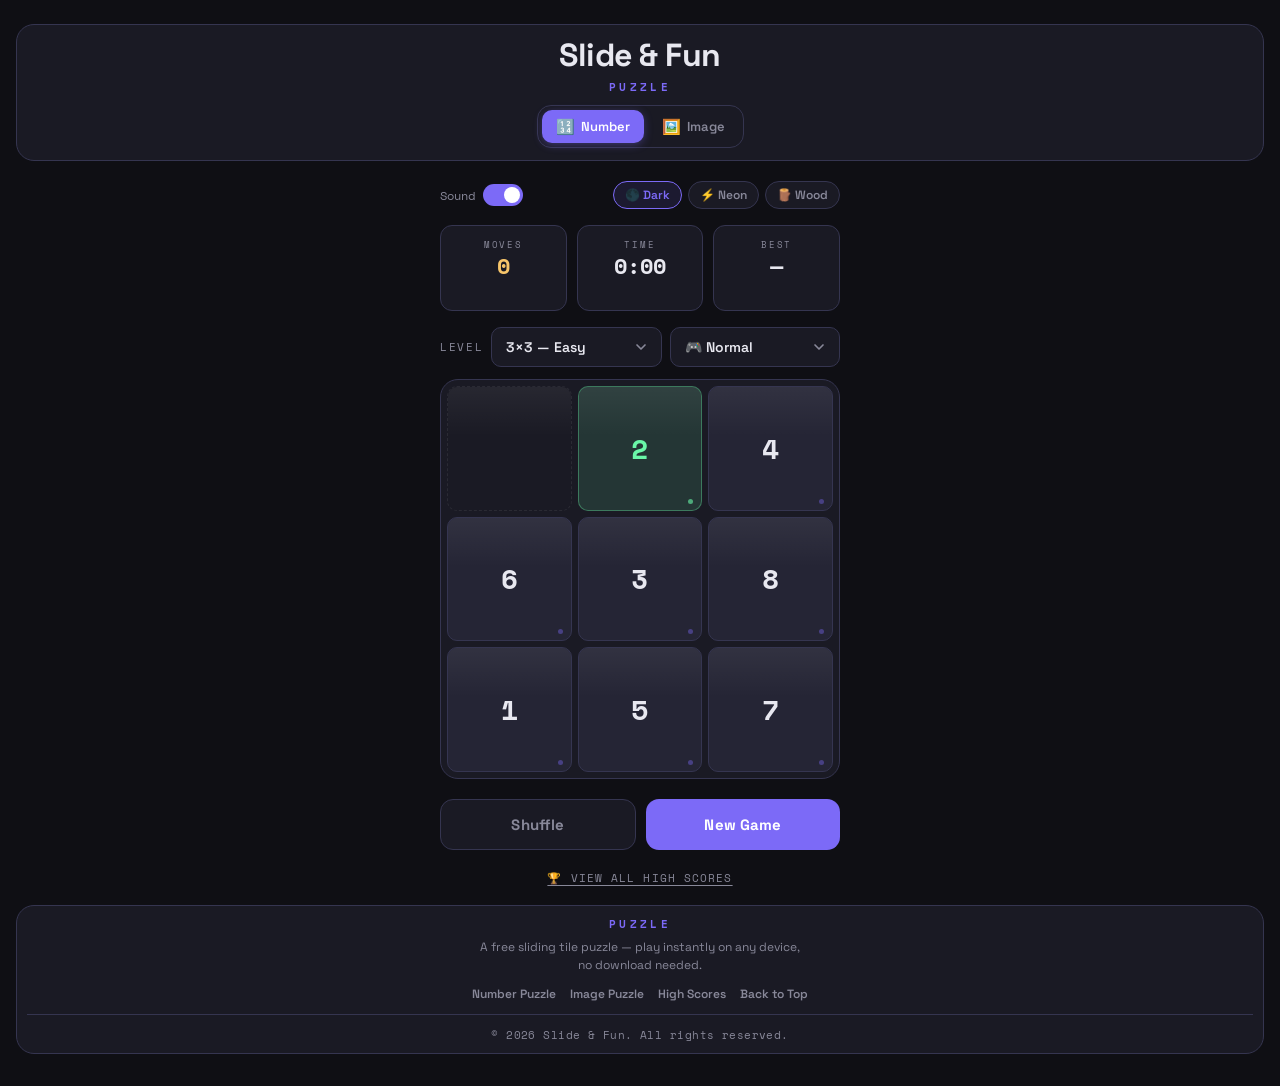
==== commit 84f1b05f: "Adding Image Puzzle feature" ====
--- a/index.html
+++ b/index.html
@@ -23,15 +23,15 @@
 </head>
 <body>
 
-<header>
+<header class="app-header">
   <div class="header-top">
     <span class="logo">Puzzle</span>
     <nav class="header-nav">
-      <button class="nav-tab active" id="nav-number" onclick="switchMode('number')">
+      <button class="nav-tab active" data-mode="number" onclick="switchMode('number')">
         <span class="nav-icon">🔢</span>
         <span class="nav-label">Number</span>
       </button>
-      <button class="nav-tab" id="nav-image" onclick="switchMode('image')">
+      <button class="nav-tab" data-mode="image" onclick="switchMode('image')">
         <span class="nav-icon">🖼️</span>
         <span class="nav-label">Image</span>
       </button>
@@ -39,6 +39,9 @@
   </div>
   <h1>Slide &amp; Fun</h1>
 </header>
+
+<!-- ── Number Puzzle View ── -->
+<div id="number-puzzle-view">
 
 <!-- Controls: Sound + Theme -->
 <div id="controls-row">
@@ -114,6 +117,8 @@
 <div class="hs-row">
   <button class="hs-link" onclick="showHSPanel()">🏆 View All High Scores</button>
 </div>
+
+</div><!-- end number-puzzle-view -->
 
 <!-- Time Limit Modal -->
 <div id="time-modal-overlay">
@@ -195,77 +200,65 @@
   </div>
 </div>
 
-<!-- ── Image Puzzle Page Overlay ── -->
-<div id="img-puzzle-overlay">
-
-  <div id="img-puzzle-page">
-    <!-- Header -->
-    <div class="ip-header">
-      <button class="ip-back-btn" onclick="closeImagePuzzle()">← Back</button>
-      <div class="ip-title-group">
-        <span class="logo">Puzzle</span>
-        <h1>Image Puzzle</h1>
-      </div>
-      <div style="width:60px"></div>
-    </div>
-
-    <!-- Image source controls -->
-    <div class="ip-source-row">
-      <button class="ip-src-btn active" id="ip-src-default" onclick="selectImageSource('default',this)">🎨 Samples</button>
-      <button class="ip-src-btn" id="ip-src-upload" onclick="document.getElementById('ip-file-input').click()">📁 Upload</button>
-      <input type="file" id="ip-file-input" accept="image/*" style="display:none" onchange="handleImageUpload(this)">
-    </div>
-
-    <!-- Sample images grid (shown when source=default) -->
-    <div id="ip-samples-grid" class="ip-samples-grid">
-      <!-- Populated dynamically from PUZZLE_ASSETS in script.js -->
-    </div>
-
-    <!-- IP Stats row -->
-    <div class="ip-stats">
-      <div class="ip-stat-box">
-        <div class="stat-label">Moves</div>
-        <div class="stat-value accent" id="ip-moves">0</div>
-      </div>
-      <div class="ip-stat-box">
-        <div class="stat-label">Time</div>
-        <div class="stat-value" id="ip-timer">0:00</div>
-      </div>
-      <div class="ip-stat-box">
-        <div class="stat-label">Grid</div>
-        <div class="stat-value" id="ip-grid-label">3×3</div>
-      </div>
-    </div>
-
-    <!-- Difficulty row -->
-    <div class="difficulty-row" style="margin-bottom:10px">
-      <span class="diff-label">Level</span>
-      <select class="diff-select" id="ip-diff-select" onchange="setIPDifficulty(parseInt(this.value))">
-        <option value="3">3×3 — Easy</option>
-        <option value="4">4×4 — Medium</option>
-        <option value="5">5×5 — Hard</option>
-        <option value="6">6×6 — Expert</option>
-      </select>
-      <button class="ip-preview-btn" id="ip-preview-btn" onmousedown="showIPPreview()" onmouseup="hideIPPreview()" ontouchstart="showIPPreview()" ontouchend="hideIPPreview()">👁 Show</button>
-    </div>
-
-    <!-- Board -->
-    <div id="ip-board-wrap">
-      <div id="ip-board"></div>
-      <!-- Preview overlay -->
-      <div id="ip-preview-overlay">
-        <canvas id="ip-preview-canvas"></canvas>
-      </div>
-    </div>
-
-    <!-- Actions -->
-    <div id="actions" style="margin-top:12px">
-      <button class="btn btn-secondary" onclick="ipShuffle()">Shuffle</button>
-      <button class="btn btn-primary" onclick="ipNewGame(true)">New Game</button>
-    </div>
-
-  </div><!-- end ip-page -->
-</div><!-- end overlay -->
+<!-- ── Image Puzzle View ── -->
+<div id="image-puzzle-view" class="hidden">
+
+  <!-- Image source controls -->
+  <div class="ip-source-row">
+    <button class="ip-src-btn active" id="ip-src-default" onclick="selectImageSource('default',this)">🎨 Samples</button>
+    <button class="ip-src-btn" id="ip-src-upload" onclick="document.getElementById('ip-file-input').click()">📁 Upload</button>
+    <input type="file" id="ip-file-input" accept="image/*" style="display:none" onchange="handleImageUpload(this)">
+  </div>
+
+  <!-- Sample images grid (shown when source=default) -->
+  <div id="ip-samples-grid" class="ip-samples-grid">
+    <!-- Populated dynamically from PUZZLE_ASSETS in script.js -->
+  </div>
+
+  <!-- IP Stats row -->
+  <div class="ip-stats">
+    <div class="ip-stat-box">
+      <div class="stat-label">Moves</div>
+      <div class="stat-value accent" id="ip-moves">0</div>
+    </div>
+    <div class="ip-stat-box">
+      <div class="stat-label">Time</div>
+      <div class="stat-value" id="ip-timer">0:00</div>
+    </div>
+    <div class="ip-stat-box">
+      <div class="stat-label">Grid</div>
+      <div class="stat-value" id="ip-grid-label">3×3</div>
+    </div>
+  </div>
+
+  <!-- Difficulty row -->
+  <div class="difficulty-row" style="margin-bottom:10px">
+    <span class="diff-label">Level</span>
+    <select class="diff-select" id="ip-diff-select" onchange="setIPDifficulty(parseInt(this.value))">
+      <option value="3">3×3 — Easy</option>
+      <option value="4">4×4 — Medium</option>
+      <option value="5">5×5 — Hard</option>
+      <option value="6">6×6 — Expert</option>
+    </select>
+    <button class="ip-preview-btn" id="ip-preview-btn" onmousedown="showIPPreview()" onmouseup="hideIPPreview()" ontouchstart="showIPPreview()" ontouchend="hideIPPreview()">👁 Show</button>
+  </div>
+
+  <!-- Board -->
+  <div id="ip-board-wrap">
+    <div id="ip-board"></div>
+    <!-- Preview overlay -->
+    <div id="ip-preview-overlay">
+      <canvas id="ip-preview-canvas"></canvas>
+    </div>
+  </div>
+
+  <!-- Actions -->
+  <div id="ip-actions">
+    <button class="btn btn-secondary" onclick="ipShuffle()">Shuffle</button>
+    <button class="btn btn-primary" onclick="ipNewGame(true)">New Game</button>
+  </div>
+
+</div><!-- end image-puzzle-view -->
 
 <!-- IP Win Overlay -->
 <div id="ip-win-overlay">
@@ -291,6 +284,20 @@
 
 <div id="toast">Link copied!</div>
 
+<footer class="site-footer">
+  <div class="footer-top">
+    <span class="logo">Puzzle</span>
+    <p class="footer-tagline">A free sliding tile puzzle — play instantly on any device, no download needed.</p>
+  </div>
+  <nav class="footer-links">
+    <a href="#" onclick="switchMode('number'); return false;">Number Puzzle</a>
+    <a href="#" onclick="switchMode('image'); return false;">Image Puzzle</a>
+    <a href="#" onclick="showHSPanel(); return false;">High Scores</a>
+    <a href="#" onclick="document.querySelector('.app-header').scrollIntoView({behavior:'smooth'}); return false;">Back to Top</a>
+  </nav>
+  <p class="footer-copy">© <span class="footer-year"></span> Slide &amp; Fun. All rights reserved.</p>
+</footer>
+
 <script src="script.js"></script>
 </body>
 </html>
--- a/styles.css
+++ b/styles.css
@@ -225,14 +225,28 @@
     transition: background 0.3s, color 0.3s;
   }
 
-  header {
-    width: 100%;
-    max-width: 400px;
+  .app-header {
+    width: 100%;
+    /* max-width: 400px; */
     margin-bottom: 20px;
     display: flex;
     flex-direction: column-reverse;
     align-items: center;
     gap: 4px;
+    background: var(--surface);
+    border: 1.5px solid var(--tile-border);
+    border-radius: var(--board-radius);
+    padding: 10px;
+    box-shadow: var(--tile-shadow);
+    transition: background 0.3s, border-color 0.3s, box-shadow 0.3s;
+  }
+
+  body.theme-neon .app-header {
+    box-shadow: 0 0 14px rgba(0,229,255,0.08), var(--tile-shadow);
+  }
+
+  body.theme-wood .app-header {
+    box-shadow: inset 0 1px 0 rgba(255,210,150,0.08), inset 0 -1px 0 rgba(0,0,0,0.25);
   }
 
   .header-top {
@@ -633,12 +647,16 @@
   }
 
   /* ── Actions ── */
-  #actions {
+  #actions, #ip-actions {
     width: 100%;
     max-width: 400px;
     display: flex;
     gap: 10px;
     margin-bottom: 12px;
+  }
+
+  #ip-actions {
+    margin-top: 12px;
   }
 
   .btn {
@@ -1143,55 +1161,26 @@
     margin-bottom: 14px;
   }
 
-  /* ── Image Puzzle Overlay ── */
-  #img-puzzle-overlay {
-    display: none;
-    position: fixed;
-    inset: 0;
-    background: var(--bg);
-    z-index: 300;
-    overflow-y: auto;
-    -webkit-overflow-scrolling: touch;
-  }
-
-  #img-puzzle-overlay.show { display: block; }
-
-  #img-puzzle-page {
+  /* ── Number Puzzle View ── */
+  #number-puzzle-view {
+    width: 100%;
     display: flex;
     flex-direction: column;
     align-items: center;
-    padding: 20px 16px 36px;
-    min-height: 100dvh;
-    max-width: 440px;
-    margin: 0 auto;
-  }
-
-  .ip-header {
-    width: 100%;
-    display: flex;
-    align-items: center;
-    justify-content: space-between;
-    margin-bottom: 10px;
-  }
-
-  .ip-back-btn {
-    background: var(--surface);
-    color: var(--accent);
-    border: 1.5px solid var(--tile-border);
-    border-radius: 10px;
-    padding: 8px 14px;
-    font-family: 'Space Grotesk', sans-serif;
-    font-size: 13px;
-    font-weight: 700;
-    cursor: pointer;
-    transition: all 0.15s;
-  }
-
-  .ip-back-btn:hover { border-color: var(--accent); }
-
-  .ip-title-group {
-    text-align: center;
-  }
+  }
+
+  #number-puzzle-view.hidden { display: none; }
+
+  /* ── Image Puzzle View ── */
+  #image-puzzle-view {
+    width: 100%;
+    max-width: 400px;
+    display: flex;
+    flex-direction: column;
+    align-items: center;
+  }
+
+  #image-puzzle-view.hidden { display: none; }
 
   /* Image source buttons */
   .ip-source-row {
@@ -1413,3 +1402,72 @@
   .ip-tile.anim-left  { animation: slideLeft  0.16s cubic-bezier(0.22, 0.61, 0.36, 1) both; }
   .ip-tile.anim-right { animation: slideRight 0.16s cubic-bezier(0.22, 0.61, 0.36, 1) both; }
 
+  /* ── Site Footer ── */
+  .site-footer {
+    width: 100%;
+    /* max-width: 400px; */
+    margin-top: 15px;
+    padding: 10px;
+    display: flex;
+    flex-direction: column;
+    align-items: center;
+    gap: 12px;
+    text-align: center;
+    background: var(--surface);
+    border: 1.5px solid var(--tile-border);
+    border-radius: var(--board-radius);
+    box-shadow: var(--tile-shadow);
+    transition: background 0.3s, border-color 0.3s, box-shadow 0.3s;
+  }
+
+  body.theme-neon .site-footer {
+    box-shadow: 0 0 14px rgba(0,229,255,0.08), var(--tile-shadow);
+  }
+
+  body.theme-wood .site-footer {
+    box-shadow: inset 0 1px 0 rgba(255,210,150,0.08), inset 0 -1px 0 rgba(0,0,0,0.25);
+  }
+
+  .footer-top {
+    display: flex;
+    flex-direction: column;
+    align-items: center;
+    gap: 6px;
+  }
+
+  .footer-tagline {
+    font-size: 12px;
+    color: var(--muted);
+    max-width: 320px;
+    line-height: 1.5;
+  }
+
+  .footer-links {
+    display: flex;
+    flex-wrap: wrap;
+    justify-content: center;
+    gap: 14px;
+  }
+
+  .footer-links a {
+    font-size: 12px;
+    font-weight: 600;
+    color: var(--muted);
+    text-decoration: none;
+    transition: color 0.15s;
+  }
+
+  .footer-links a:hover {
+    color: var(--accent);
+  }
+
+  .footer-copy {
+    width: 100%;
+    padding-top: 12px;
+    border-top: 1px solid var(--tile-border);
+    font-family: 'Space Mono', monospace;
+    font-size: 11px;
+    color: var(--muted);
+    letter-spacing: 0.04em;
+  }
+
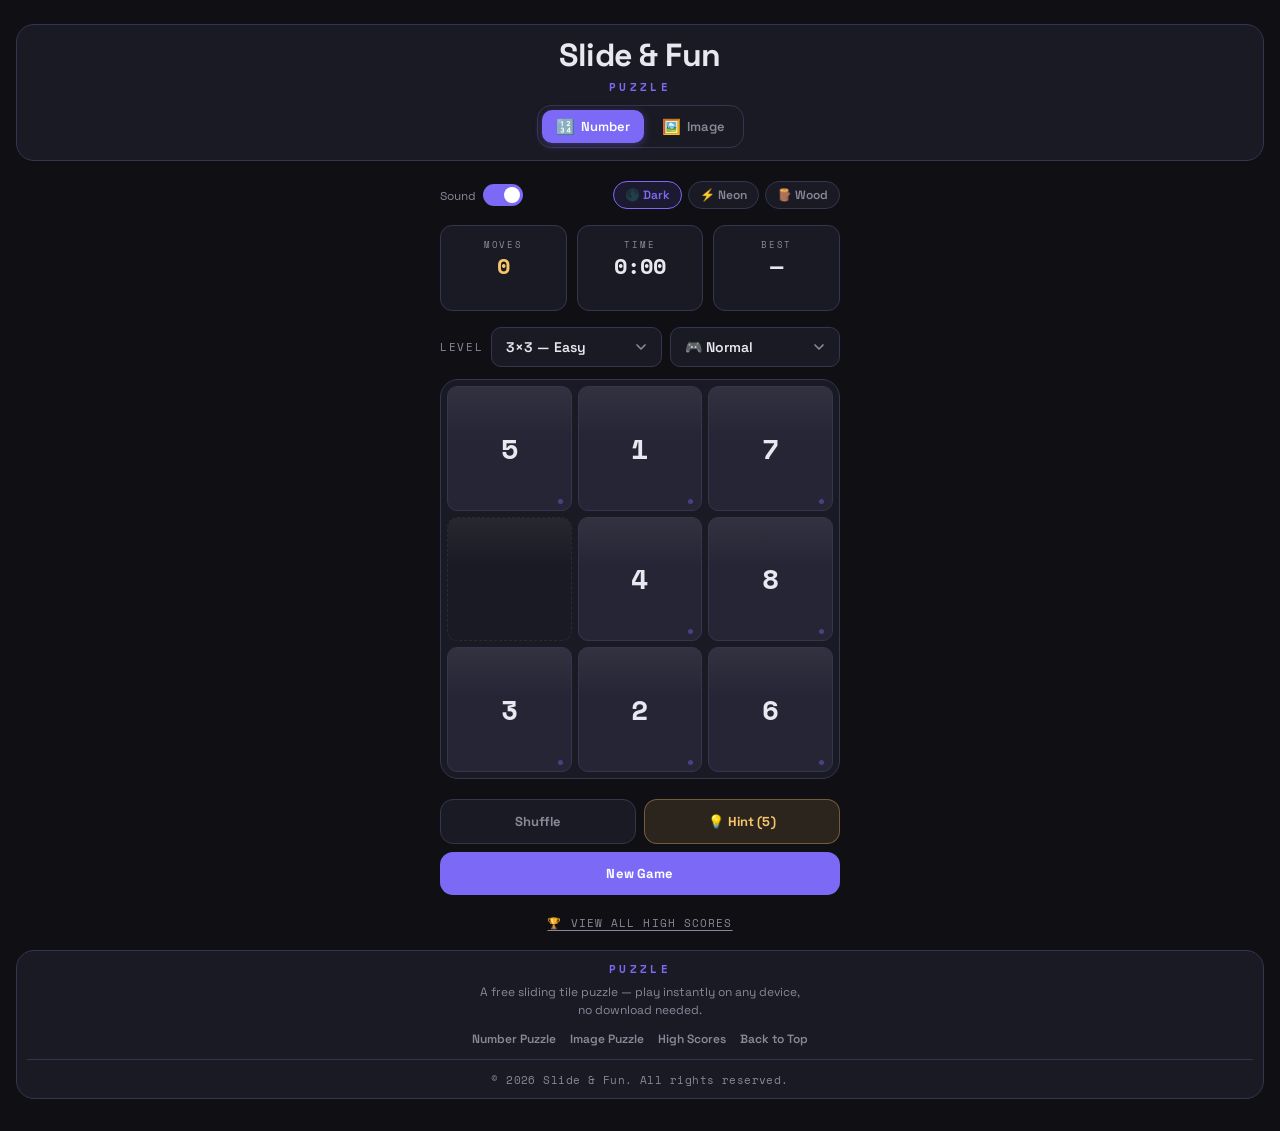
==== commit f74259c2: "Added hint option" ====
--- a/index.html
+++ b/index.html
@@ -81,9 +81,7 @@
     <option value="4">4×4 — Medium</option>
     <option value="5">5×5 — Hard</option>
     <option value="6">6×6 — Expert</option>
-    <option value="7">7×7 — Master</option>
-    <option value="8">8×8 — Insane</option>
-    <option value="9">9×9 — Nightmare</option>
+    
   </select>
   <select class="mode-select" id="mode-select" onchange="onModeChange(this.value)">
     <option value="normal">🎮 Normal</option>
@@ -110,6 +108,7 @@
 <!-- Actions -->
 <div id="actions">
   <button class="btn btn-secondary" onclick="shuffleBoard()">Shuffle</button>
+  <button class="btn btn-hint" id="hint-btn" onclick="showHint()">💡 Hint</button>
   <button class="btn btn-primary" onclick="newGame(true)">New Game</button>
 </div>
 
@@ -255,6 +254,8 @@
   <!-- Actions -->
   <div id="ip-actions">
     <button class="btn btn-secondary" onclick="ipShuffle()">Shuffle</button>
+    <button class="btn btn-hint" id="ip-hint-btn" onclick="ipShowHint()">💡 Hint</button>
+    <button class="btn btn-solve" id="ip-solve-btn" onclick="ipAutoSolve()">⚡ Solve</button>
     <button class="btn btn-primary" onclick="ipNewGame(true)">New Game</button>
   </div>
 
--- a/styles.css
+++ b/styles.css
@@ -651,8 +651,16 @@
     width: 100%;
     max-width: 400px;
     display: flex;
-    gap: 10px;
+    flex-wrap: wrap;
+    gap: 8px;
     margin-bottom: 12px;
+  }
+
+  #actions .btn, #ip-actions .btn {
+    flex: 1 1 calc(50% - 4px);
+    min-width: 0;
+    padding: 13px 6px;
+    font-size: 13px;
   }
 
   #ip-actions {
@@ -683,6 +691,79 @@
     background: var(--surface);
     color: var(--muted);
     border: 1.5px solid var(--tile-border);
+  }
+
+  /* Hint button */
+  .btn-hint {
+    background: rgba(247,197,106,0.12);
+    color: var(--accent2);
+    border: 1.5px solid rgba(247,197,106,0.35);
+    font-size: 13px;
+  }
+
+  .btn-hint:hover { background: rgba(247,197,106,0.2); border-color: var(--accent2); }
+  .btn-hint:disabled { opacity: 0.4; cursor: not-allowed; transform: none; }
+
+  body.theme-neon .btn-hint {
+    background: rgba(255,0,229,0.1);
+    color: #ff00e5;
+    border-color: rgba(255,0,229,0.3);
+  }
+
+  body.theme-wood .btn-hint {
+    background: rgba(240,184,67,0.12);
+    color: var(--accent2);
+    border-color: rgba(240,184,67,0.35);
+  }
+
+  /* Solve button */
+  .btn-solve {
+    background: rgba(106,247,168,0.12);
+    color: var(--win);
+    border: 1.5px solid rgba(106,247,168,0.35);
+    font-size: 13px;
+  }
+
+  .btn-solve:hover { background: rgba(106,247,168,0.2); border-color: var(--win); }
+  .btn-solve:disabled { opacity: 0.4; cursor: not-allowed; transform: none; }
+
+  body.theme-neon .btn-solve {
+    background: rgba(0,255,153,0.1);
+    color: #00ff99;
+    border-color: rgba(0,255,153,0.3);
+  }
+
+  body.theme-wood .btn-solve {
+    background: rgba(126,200,80,0.12);
+    color: #7ec850;
+    border-color: rgba(126,200,80,0.35);
+  }
+
+  /* Hint highlight on tiles */
+  @keyframes hintPulse {
+    0%   { box-shadow: 0 0 0 0 rgba(247,197,106,0.7), var(--tile-shadow); transform: scale(1); }
+    40%  { box-shadow: 0 0 0 6px rgba(247,197,106,0.3), var(--tile-shadow); transform: scale(1.06); }
+    70%  { box-shadow: 0 0 0 10px rgba(247,197,106,0.1), var(--tile-shadow); transform: scale(1.04); }
+    100% { box-shadow: 0 0 0 0 rgba(247,197,106,0), var(--tile-shadow); transform: scale(1); }
+  }
+
+  .tile.hint-highlight,
+  .ip-tile.hint-highlight {
+    animation: hintPulse 0.55s ease-out 0s 3 !important;
+    border-color: var(--accent2) !important;
+    z-index: 2;
+  }
+
+  body.theme-neon .tile.hint-highlight,
+  body.theme-neon .ip-tile.hint-highlight {
+    border-color: #ff00e5 !important;
+    animation: hintPulseNeon 0.55s ease-out 0s 3 !important;
+  }
+
+  @keyframes hintPulseNeon {
+    0%   { box-shadow: 0 0 0 0 rgba(255,0,229,0.7); transform: scale(1); }
+    40%  { box-shadow: 0 0 0 6px rgba(255,0,229,0.3); transform: scale(1.06); }
+    100% { box-shadow: 0 0 0 0 rgba(255,0,229,0); transform: scale(1); }
   }
 
   /* ── Win Overlay ── */
@@ -1220,6 +1301,7 @@
     gap: 8px;
     margin-bottom: 12px;
     justify-content: center;
+    overflow-x: auto;
   }
 
   .ip-sample {
